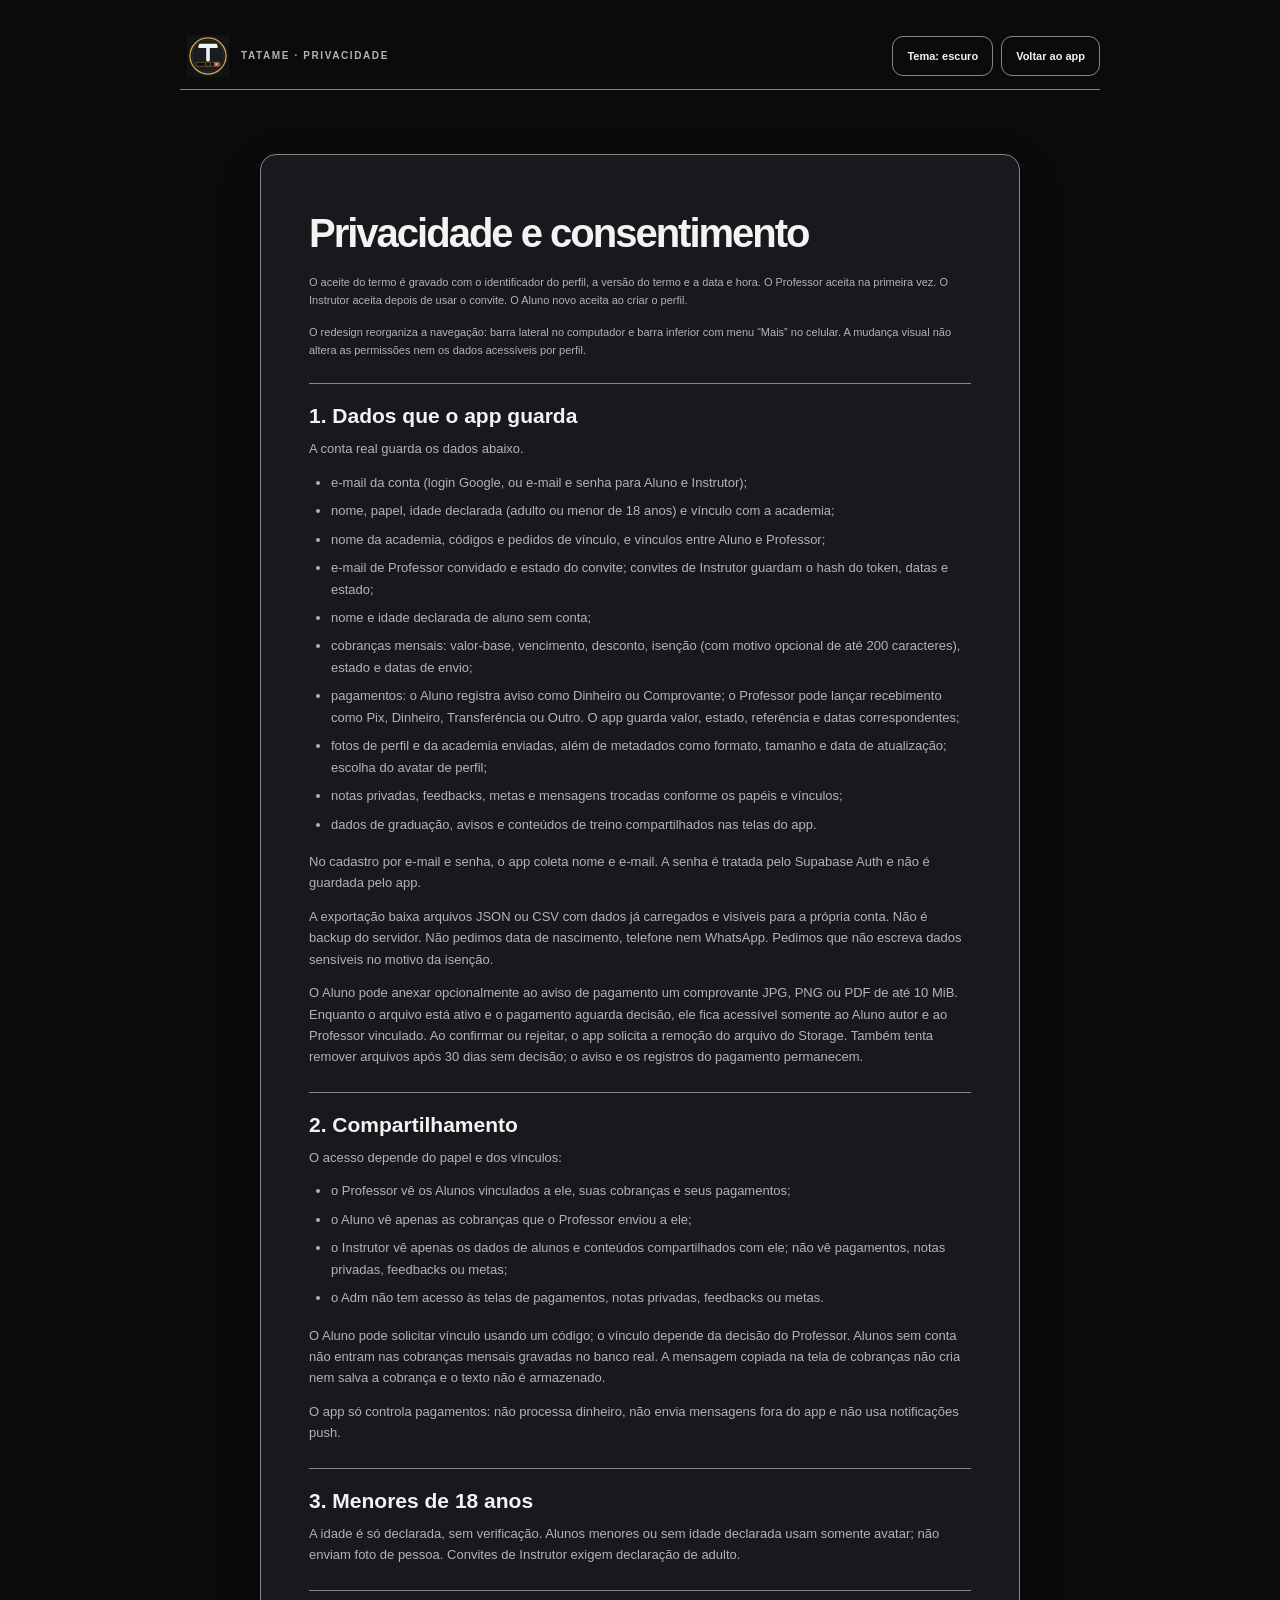
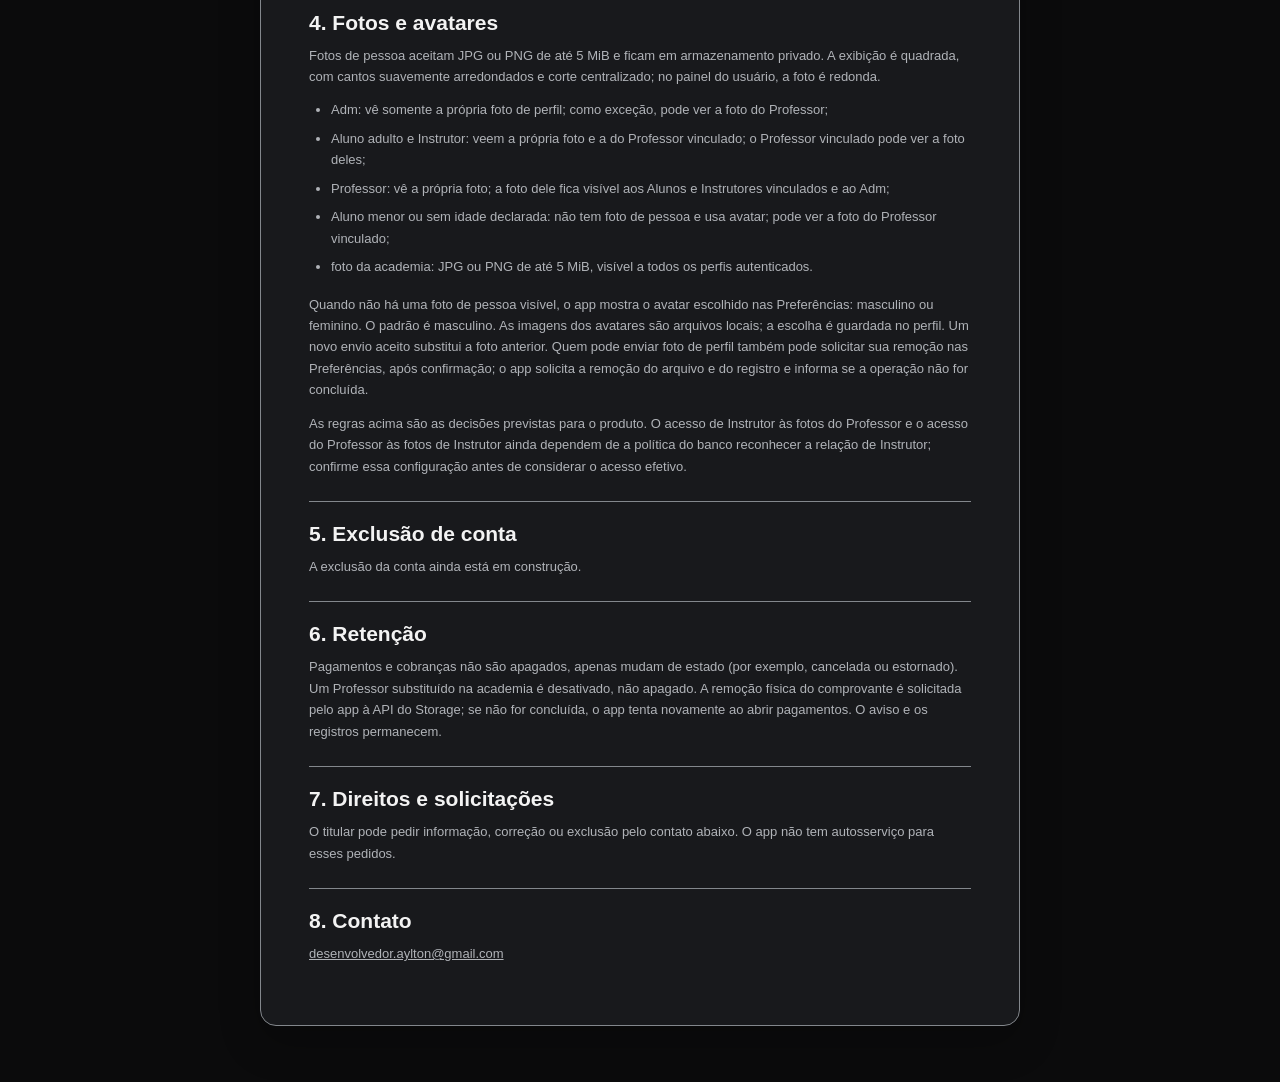
==== privacidade.html @ 03fb509b "Atualiza telas, fotos e privacidade Co-authored-by: Copilot <223556219+Copilot@users.noreply.github." ====
<!doctype html>
<html lang="pt-BR">
<head>
  <meta charset="utf-8">
  <meta name="viewport" content="width=device-width, initial-scale=1, viewport-fit=cover">
  <meta name="theme-color" content="#0b0b0c">
  <title>Privacidade | Tatame</title>
  <link rel="apple-touch-icon" sizes="512x512" href="assets/logos/tatame-icone-escudo-512.png">
  <link rel="stylesheet" href="css/app.css">
</head>
<body class="tatame-app" data-theme="dark">
  <main class="privacy-page">
    <header class="privacy-page-header">
      <a class="brand-mark" href="index.html" aria-label="Voltar ao app Tatame">
        <img src="assets/logos/tatame-icone-escudo.svg" alt="">
        <span class="brand-caption">TATAME · PRIVACIDADE</span>
      </a>
      <div class="privacy-page-actions">
        <button class="button button--quiet" id="privacy-theme-toggle" type="button" aria-pressed="false">Tema: escuro</button>
        <a class="button button--quiet" href="index.html">Voltar ao app</a>
      </div>
    </header>
    <article class="panel-card privacy-page-card">
      <h1>Privacidade e consentimento</h1>
      <div class="privacy-draft-content">
        <p class="panel-copy">O aceite do termo é gravado com o identificador do perfil, a versão do termo e a data e hora. O Professor aceita na primeira vez. O Instrutor aceita depois de usar o convite. O Aluno novo aceita ao criar o perfil.</p>
        <p class="panel-copy">O redesign reorganiza a navegação: barra lateral no computador e barra inferior com menu “Mais” no celular. A mudança visual não altera as permissões nem os dados acessíveis por perfil.</p>

        <section class="privacy-draft-section">
          <h2>1. Dados que o app guarda</h2>
          <p>A conta real guarda os dados abaixo.</p>
          <ul>
            <li>e-mail da conta (login Google, ou e-mail e senha para Aluno e Instrutor);</li>
            <li>nome, papel, idade declarada (adulto ou menor de 18 anos) e vínculo com a academia;</li>
            <li>nome da academia, códigos e pedidos de vínculo, e vínculos entre Aluno e Professor;</li>
            <li>e-mail de Professor convidado e estado do convite; convites de Instrutor guardam o hash do token, datas e estado;</li>
            <li>nome e idade declarada de aluno sem conta;</li>
            <li>cobranças mensais: valor-base, vencimento, desconto, isenção (com motivo opcional de até 200 caracteres), estado e datas de envio;</li>
            <li>pagamentos: o Aluno registra aviso como Dinheiro ou Comprovante; o Professor pode lançar recebimento como Pix, Dinheiro, Transferência ou Outro. O app guarda valor, estado, referência e datas correspondentes;</li>
            <li>fotos de perfil e da academia enviadas, além de metadados como formato, tamanho e data de atualização; escolha do avatar de perfil;</li>
            <li>notas privadas, feedbacks, metas e mensagens trocadas conforme os papéis e vínculos;</li>
            <li>dados de graduação, avisos e conteúdos de treino compartilhados nas telas do app.</li>
          </ul>
          <p>No cadastro por e-mail e senha, o app coleta nome e e-mail. A senha é tratada pelo Supabase Auth e não é guardada pelo app.</p>
          <p>A exportação baixa arquivos JSON ou CSV com dados já carregados e visíveis para a própria conta. Não é backup do servidor. Não pedimos data de nascimento, telefone nem WhatsApp. Pedimos que não escreva dados sensíveis no motivo da isenção.</p>
          <p>O Aluno pode anexar opcionalmente ao aviso de pagamento um comprovante JPG, PNG ou PDF de até 10 MiB. Enquanto o arquivo está ativo e o pagamento aguarda decisão, ele fica acessível somente ao Aluno autor e ao Professor vinculado. Ao confirmar ou rejeitar, o app solicita a remoção do arquivo do Storage. Também tenta remover arquivos após 30 dias sem decisão; o aviso e os registros do pagamento permanecem.</p>
        </section>

        <section class="privacy-draft-section">
          <h2>2. Compartilhamento</h2>
          <p>O acesso depende do papel e dos vínculos:</p>
          <ul>
            <li>o Professor vê os Alunos vinculados a ele, suas cobranças e seus pagamentos;</li>
            <li>o Aluno vê apenas as cobranças que o Professor enviou a ele;</li>
            <li>o Instrutor vê apenas os dados de alunos e conteúdos compartilhados com ele; não vê pagamentos, notas privadas, feedbacks ou metas;</li>
            <li>o Adm não tem acesso às telas de pagamentos, notas privadas, feedbacks ou metas.</li>
          </ul>
          <p>O Aluno pode solicitar vínculo usando um código; o vínculo depende da decisão do Professor. Alunos sem conta não entram nas cobranças mensais gravadas no banco real. A mensagem copiada na tela de cobranças não cria nem salva a cobrança e o texto não é armazenado.</p>
          <p>O app só controla pagamentos: não processa dinheiro, não envia mensagens fora do app e não usa notificações push.</p>
        </section>

        <section class="privacy-draft-section">
          <h2>3. Menores de 18 anos</h2>
          <p>A idade é só declarada, sem verificação. Alunos menores ou sem idade declarada usam somente avatar; não enviam foto de pessoa. Convites de Instrutor exigem declaração de adulto.</p>
        </section>

        <section class="privacy-draft-section">
          <h2>4. Fotos e avatares</h2>
          <p>Fotos de pessoa aceitam JPG ou PNG de até 5 MiB e ficam em armazenamento privado. A exibição é quadrada, com cantos suavemente arredondados e corte centralizado; no painel do usuário, a foto é redonda.</p>
          <ul>
            <li>Adm: vê somente a própria foto de perfil; como exceção, pode ver a foto do Professor;</li>
            <li>Aluno adulto e Instrutor: veem a própria foto e a do Professor vinculado; o Professor vinculado pode ver a foto deles;</li>
            <li>Professor: vê a própria foto; a foto dele fica visível aos Alunos e Instrutores vinculados e ao Adm;</li>
            <li>Aluno menor ou sem idade declarada: não tem foto de pessoa e usa avatar; pode ver a foto do Professor vinculado;</li>
            <li>foto da academia: JPG ou PNG de até 5 MiB, visível a todos os perfis autenticados.</li>
          </ul>
          <p>Quando não há uma foto de pessoa visível, o app mostra o avatar escolhido nas Preferências: masculino ou feminino. O padrão é masculino. As imagens dos avatares são arquivos locais; a escolha é guardada no perfil. Um novo envio aceito substitui a foto anterior. Quem pode enviar foto de perfil também pode solicitar sua remoção nas Preferências, após confirmação; o app solicita a remoção do arquivo e do registro e informa se a operação não for concluída.</p>
          <p>As regras acima são as decisões previstas para o produto. O acesso de Instrutor às fotos do Professor e o acesso do Professor às fotos de Instrutor ainda dependem de a política do banco reconhecer a relação de Instrutor; confirme essa configuração antes de considerar o acesso efetivo.</p>
        </section>

        <section class="privacy-draft-section">
          <h2>5. Exclusão de conta</h2>
          <p>A exclusão da conta ainda está em construção.</p>
        </section>

        <section class="privacy-draft-section">
          <h2>6. Retenção</h2>
          <p>Pagamentos e cobranças não são apagados, apenas mudam de estado (por exemplo, cancelada ou estornado). Um Professor substituído na academia é desativado, não apagado. A remoção física do comprovante é solicitada pelo app à API do Storage; se não for concluída, o app tenta novamente ao abrir pagamentos. O aviso e os registros permanecem.</p>
        </section>

        <section class="privacy-draft-section">
          <h2>7. Direitos e solicitações</h2>
          <p>O titular pode pedir informação, correção ou exclusão pelo contato abaixo. O app não tem autosserviço para esses pedidos.</p>
        </section>

        <section class="privacy-draft-section privacy-draft-contact">
          <h2>8. Contato</h2>
          <p><a href="mailto:desenvolvedor.aylton@gmail.com">desenvolvedor.aylton@gmail.com</a></p>
        </section>
      </div>
    </article>
  </main>
  <script>
    const themeToggle = document.querySelector("#privacy-theme-toggle");
    themeToggle.addEventListener("click", () => {
      const useLightTheme = document.body.dataset.theme !== "light";
      document.body.dataset.theme = useLightTheme ? "light" : "dark";
      themeToggle.setAttribute("aria-pressed", String(useLightTheme));
      themeToggle.textContent = `Tema: ${useLightTheme ? "claro" : "escuro"}`;
    });
  </script>
</body>
</html>
---- css/app.css ----
:root {
  color-scheme: dark;
  font-family: Inter, "Segoe UI", Tahoma, Geneva, Verdana, sans-serif;
  font-synthesis: none;
  text-rendering: optimizeLegibility;
  --bg: #0b0b0c;
  --surface: #18191c;
  --surface-raised: #222326;
  --surface-soft: #2b2c2f;
  --line: #83878c;
  --text: #f3f3f3;
  --muted: #b0b3b8;
  --accent: #c9a24b;
  --accent-hover: #dfbd70;
  --accent-on: #171718;
  --accent-soft: #2b2c2f;
  --accent-text: #e1c47e;
  --brand-red: #b63a32;
  --green: #72d594;
  --amber: #efc268;
  --alert: #ff6975;
  --blue: #a4c7f0;
  --green-text: var(--green);
  --amber-text: var(--amber);
  --shadow: 0 16px 42px rgb(0 0 0 / 24%);
}

* {
  box-sizing: border-box;
}

html {
  min-height: 100%;
  overflow-x: hidden;
  overscroll-behavior-y: none;
  background: var(--bg);
}

body {
  min-height: 100dvh;
  margin: 0;
  overflow-x: hidden;
  font-size: 16px;
  background: var(--bg);
  color: var(--text);
}

button,
input,
select,
textarea {
  font: inherit;
}

button,
a,
input,
select,
textarea {
  -webkit-tap-highlight-color: transparent;
  touch-action: manipulation;
}

button {
  color: inherit;
  -webkit-user-select: none;
  user-select: none;
}

a {
  color: inherit;
}

button:focus-visible,
a:focus-visible,
input:focus-visible,
select:focus-visible,
textarea:focus-visible {
  outline: 2px solid var(--accent);
  outline-offset: 3px;
}

body[data-app-mode="real"] .app-frame {
  min-height: 100dvh;
}

[data-real-only][hidden] {
  display: none !important;
}


.app-frame {
  display: grid;
  min-height: calc(100dvh - 34px - env(safe-area-inset-top));
  grid-template-columns: 264px minmax(0, 1fr);
}

.app-sidebar {
  position: sticky;
  top: 0;
  display: flex;
  height: 100dvh;
  min-height: 100dvh;
  flex-direction: column;
  padding: 24px 16px 16px;
  border-right: 1px solid var(--line);
  background: var(--bg);
}

.brand-mark {
  display: flex;
  min-height: 48px;
  align-items: center;
  gap: 12px;
  padding: 0 7px;
  text-decoration: none;
}

.sidebar-heading {
  display: flex;
  align-items: center;
  justify-content: space-between;
  gap: 8px;
}

.sidebar-heading .sidebar-close {
  display: none;
}

.brand-mark img {
  width: 42px;
  height: 42px;
  object-fit: contain;
}

.brand-caption {
  color: var(--muted);
  font-size: 10px;
  font-weight: 700;
  letter-spacing: .16em;
}

.sidebar-intro {
  margin: 28px 8px 18px;
}

.eyebrow {
  margin: 0;
  color: var(--accent-text);
  font-size: 10px;
  font-weight: 700;
  letter-spacing: .15em;
}

.sidebar-intro p {
  margin: 8px 0 0;
  color: var(--muted);
  font-size: 14px;
  line-height: 1.5;
}

.screen-navigation {
  min-height: 0;
  flex: 1;
  overflow: auto;
  padding: 0 2px 12px;
  scrollbar-color: #44474d transparent;
  scrollbar-width: thin;
}

.nav-group + .nav-group {
  margin-top: 21px;
}

.nav-group-title {
  margin: 0 8px 7px;
  color: var(--muted);
  font-family: Sora, Inter, "Segoe UI", sans-serif;
  font-size: 12px;
  font-weight: 700;
  letter-spacing: .14em;
  text-transform: uppercase;
}

.nav-item {
  display: flex;
  width: 100%;
  min-height: 48px;
  align-items: center;
  gap: 10px;
  padding: 8px 10px;
  border: 0;
  border-radius: 10px;
  background: transparent;
  color: var(--text);
  cursor: pointer;
  font-size: 15px;
  text-align: left;
  transition: background-color .16s ease, color .16s ease;
}

.nav-item:hover {
  background: rgb(255 255 255 / 5%);
  color: var(--text);
}

.nav-item[aria-current="page"] {
  background: var(--accent-soft);
  color: var(--accent-text);
  box-shadow: inset 3px 0 var(--accent-text);
  font-weight: 700;
}

.nav-icon {
  display: grid;
  width: 24px;
  height: 24px;
  flex: 0 0 24px;
  place-items: center;
  color: currentColor;
}

.nav-icon svg,
.mobile-nav-icon svg,
.user-panel-icon svg,
.mobile-menu-button svg {
  display: block;
  width: 100%;
  height: 100%;
}

.sidebar-footer {
  display: flex;
  align-items: stretch;
  padding: 16px 0 0;
  border-top: 1px solid var(--line);
}

.sidebar-profile-button {
  display: flex;
  width: 100%;
  min-width: 0;
  min-height: 64px;
  align-items: center;
  gap: 12px;
  padding: 8px;
  border: 1px solid transparent;
  border-radius: 12px;
  background: transparent;
  color: var(--text);
  cursor: pointer;
  text-align: left;
}

.sidebar-profile-button:hover {
  border-color: var(--line);
  background: var(--surface-raised);
}

.sidebar-profile-button[hidden] {
  display: none !important;
}

.sidebar-profile-avatar {
  display: grid;
  width: 40px;
  height: 40px;
  flex: 0 0 40px;
  place-items: center;
  border: 1px solid var(--accent-text);
  border-radius: 8px;
  background: var(--accent-soft);
  color: var(--accent-text);
}

.sidebar-profile-avatar img {
  display: block;
  width: 100%;
  height: 100%;
  border-radius: 8px;
  object-fit: cover;
  object-position: center;
}

.sidebar-profile-copy {
  min-width: 0;
  flex: 1;
}

.sidebar-profile-copy strong,
.sidebar-profile-copy small {
  display: block;
  overflow: hidden;
  text-overflow: ellipsis;
  white-space: nowrap;
}

.sidebar-profile-copy strong {
  font-size: 14px;
}

.sidebar-profile-copy small,
.sidebar-profile-arrow {
  margin-top: 4px;
  color: var(--muted);
  font-size: 12px;
}

.sidebar-profile-arrow {
  font-size: 16px;
}

.sidebar-backdrop {
  display: none;
}

.app-main {
  display: flex;
  min-width: 0;
  min-height: calc(100dvh - 34px);
  flex-direction: column;
  padding: 0 clamp(20px, 3.4vw, 52px);
}

.app-header {
  display: flex;
  min-height: 88px;
  align-items: center;
  justify-content: space-between;
  gap: 20px;
  border-bottom: 1px solid var(--line);
}

.header-context {
  display: flex;
  min-width: 0;
  align-items: center;
  gap: 13px;
}

.mobile-header-logo {
  display: none;
}

.header-titles h1 {
  margin: 5px 0 0;
  font-size: clamp(20px, 2.4vw, 27px);
  font-weight: 650;
  letter-spacing: -.04em;
}

.header-titles {
  display: none;
}

.eyebrow-divider {
  padding: 0 4px;
  color: #555960;
}

.profile-button {
  display: flex;
  min-height: 48px;
  align-items: center;
  gap: 10px;
  padding: 5px 11px 5px 6px;
  border: 1px solid var(--line);
  border-radius: 14px;
  background: var(--surface);
  cursor: pointer;
  text-align: left;
}

.profile-orb {
  display: grid;
  width: 48px;
  height: 48px;
  flex: 0 0 48px;
  overflow: hidden;
  place-items: center;
  border: 1px solid var(--accent-text);
  border-radius: 12px;
  background: var(--accent-soft);
  color: var(--accent-text);
  font-weight: 700;
}

.profile-orb img,
.user-panel-avatar img {
  display: block;
  width: 100%;
  height: 100%;
  object-fit: cover;
  object-position: center;
}

.profile-orb img {
  border-radius: 12px;
}

.profile-button-copy strong,
.profile-button-copy small {
  display: block;
}

.profile-button-copy strong {
  font-size: 11px;
}

.profile-button-copy small {
  margin-top: 3px;
  color: var(--muted);
  font-size: 10px;
}

.chevron {
  margin-left: 4px;
  color: var(--muted);
}

.mobile-menu-button {
  display: none !important;
}

.screen-content {
  width: 100%;
  max-width: 1380px;
  flex: 1;
  align-self: center;
  padding: clamp(22px, 3vw, 40px) 0 38px;
}

.app-footer {
  display: flex;
  min-height: 48px;
  align-items: center;
  justify-content: space-between;
  gap: 16px;
  border-top: 1px solid var(--line);
  color: var(--muted);
  font-size: 10px;
}

.app-footer a,
.text-link {
  color: var(--accent-text);
  text-decoration: none;
}

.app-footer a:hover,
.text-link:hover {
  text-decoration: underline;
}

#profile-button[hidden] {
  display: none;
}

.app-footer-links {
  display: inline-flex;
  align-items: center;
  gap: 14px;
}

button.text-link {
  padding: 0;
  border: 0;
  background: none;
  cursor: pointer;
  font-size: inherit;
}

.screen-heading {
  display: flex;
  align-items: flex-start;
  justify-content: space-between;
  gap: 16px;
  margin-bottom: 24px;
}

.screen-heading h2 {
  margin: 7px 0 0;
  font-size: clamp(28px, 3.3vw, 36px);
  font-weight: 700;
  letter-spacing: -.045em;
}

.screen-heading p:not(.eyebrow) {
  max-width: 680px;
  margin: 8px 0 0;
  color: var(--muted);
  font-size: 14px;
  line-height: 1.6;
}

.heading-actions {
  display: flex;
  flex-wrap: wrap;
  align-items: center;
  gap: 9px;
}

.card-grid {
  display: grid;
  grid-template-columns: repeat(3, minmax(0, 1fr));
  gap: 16px;
}

.card-grid--two {
  grid-template-columns: repeat(2, minmax(0, 1fr));
}

.card-grid--four {
  grid-template-columns: repeat(4, minmax(0, 1fr));
}

.content-grid {
  display: grid;
  grid-template-columns: minmax(0, 1.35fr) minmax(250px, .85fr);
  gap: 24px;
  align-items: start;
}

body[data-app-mode="real"] #screen-content .auth-form-layout {
  grid-template-columns: minmax(0, 1fr);
}

.stack {
  display: grid;
  gap: 16px;
}

.panel-card,
.metric-card,
.auth-card {
  min-width: 0;
  border: 1px solid var(--line);
  border-radius: 16px;
  background: var(--surface);
  box-shadow: var(--shadow);
}

.panel-card {
  padding: 24px;
}

.panel-card--highlight {
  border-color: var(--line);
  background: var(--surface);
}

.panel-heading {
  display: flex;
  align-items: center;
  justify-content: space-between;
  gap: 12px;
  margin-bottom: 16px;
}

.panel-heading h3 {
  margin: 0;
  font-size: 14px;
  font-weight: 650;
}

.panel-heading p {
  margin: 4px 0 0;
  color: var(--muted);
  font-size: 11px;
}

.metric-card {
  display: grid;
  min-height: 120px;
  align-content: space-between;
  gap: 16px;
  padding: 24px;
}

.metric-card--link {
  width: 100%;
  color: inherit;
  font: inherit;
  text-align: left;
  cursor: pointer;
}

.metric-card--link:hover {
  border-color: var(--accent);
}

.metric-card--link:active {
  transform: translateY(1px);
}

.panel-card .empty-state + .button {
  margin-top: 16px;
}

.home-profile-strip {
  display: grid;
  grid-template-columns: repeat(auto-fit, minmax(min(100%, 220px), 1fr));
  gap: 16px;
  margin: 0 0 24px;
  padding: 20px;
  border: 1px solid var(--line);
  border-radius: 16px;
  background: var(--surface);
}

.home-profile-person {
  display: flex;
  min-width: 0;
  min-height: 88px;
  align-items: center;
  gap: 16px;
}

.home-profile-avatar {
  position: relative;
  display: grid;
  width: 72px;
  height: 72px;
  flex: 0 0 72px;
  overflow: hidden;
  place-items: center;
  border: 1px solid var(--accent-text);
  border-radius: 12px;
  background: var(--accent-soft);
  color: var(--accent-text);
  font-size: 24px;
  font-weight: 700;
}

.home-profile-avatar img {
  position: absolute;
  inset: 0;
  width: 100%;
  height: 100%;
  object-fit: cover;
  object-position: center;
}

.home-profile-avatar--person {
  border-radius: 12px;
}

.home-profile-copy {
  display: grid;
  min-width: 0;
  gap: 6px;
}

.home-profile-copy small {
  color: var(--muted);
  font-size: 11px;
  font-weight: 700;
  letter-spacing: .1em;
}

.home-profile-copy strong {
  overflow-wrap: anywhere;
  font-size: 16px;
}

.metric-label {
  color: var(--muted);
  font-size: 11px;
}

.metric-value {
  font-size: clamp(21px, 2vw, 27px);
  font-weight: 700;
  letter-spacing: -.04em;
}

.metric-note {
  color: var(--muted);
  font-size: 10px;
}

.metric-card--gold {
  border-color: var(--line);
}

.metric-card--green .metric-value,
.status--paid {
  color: var(--green-text);
}

.metric-card--amber .metric-value,
.status--pending {
  color: var(--amber-text);
}

.metric-card--red .metric-value,
.status--late {
  color: var(--alert);
}

.button {
  display: inline-flex;
  min-height: 40px;
  align-items: center;
  justify-content: center;
  gap: 8px;
  padding: 9px 14px;
  border: 1px solid var(--line);
  border-radius: 11px;
  background: var(--surface-raised);
  color: var(--text);
  cursor: pointer;
  font-size: 11px;
  font-weight: 650;
  text-decoration: none;
  transition: border-color .16s ease, background-color .16s ease, transform .16s ease;
}

.button[hidden] {
  display: none !important;
}

.button:hover {
  border-color: #555961;
  background: var(--surface-soft);
}

.button:active {
  transform: translateY(1px);
}

.button--primary {
  border-color: var(--accent);
  background: var(--accent);
  color: var(--accent-on);
}

.button--primary:hover {
  border-color: var(--accent-hover);
  background: var(--accent-hover);
}

.button--google {
  display: flex;
  min-height: 48px;
  align-items: center;
  justify-content: center;
  gap: 10px;
  padding: 9px 12px;
  border-color: #747775;
  background: #fff;
  color: #1f1f1f;
  font-size: 14px;
  line-height: 20px;
  font-weight: 500;
  font-family: "Google Sans", Roboto, system-ui, sans-serif;
}

.button--google:hover {
  border-color: #747775;
  background: #f2f2f2;
}

.button--google:active {
  background: #e5e5e5;
  transform: none;
}

.button--google:focus-visible {
  outline: 2px solid #8ab4f8;
  outline-offset: 2px;
}

.button--google:disabled {
  border-color: #898b89;
  background: #fff;
  color: #686868;
  opacity: 1;
}

.google-icon {
  display: block;
  width: 20px;
  height: 20px;
  flex-shrink: 0;
  object-fit: contain;
  background: #fff;
}

body[data-theme="light"] .button--google:focus-visible {
  outline-color: #1a73e8;
}

.button--quiet {
  background: transparent;
}

.button--danger {
  border-color: var(--alert);
  color: var(--alert);
}

.button--small {
  min-height: 32px;
  padding: 6px 10px;
  font-size: 10px;
}

.button[disabled] {
  cursor: not-allowed;
  opacity: .48;
}

.button--google[disabled] {
  opacity: 1;
}

.button--action:disabled {
  opacity: 1;
}

.button--primary.button--action:disabled {
  border-color: var(--line);
  background: var(--surface-raised);
  color: var(--muted);
}

.button--danger.button--action:disabled:not([aria-busy="true"]) {
  border-color: var(--line);
  color: var(--muted);
}

.button--action[aria-busy="true"] {
  cursor: progress;
}

.button--action[aria-busy="true"]::after {
  content: "";
  width: 14px;
  height: 14px;
  flex: 0 0 14px;
  border: 2px solid currentColor;
  border-right-color: transparent;
  border-radius: 50%;
  animation: login-action-spin .7s linear infinite;
}

@keyframes login-action-spin {
  to { transform: rotate(360deg); }
}

.login-action-error {
  padding-top: 4px;
  color: var(--alert);
  font-size: 14px;
  line-height: 1.4;
}

.login-action-error:empty::before {
  content: "Falha na simulação. Tente novamente.";
  visibility: hidden;
}

body[data-app-mode="real"] #screen-content :is(
  .auth-card .login-action-error,
  .auth-form-layout .login-action-error,
  .real-instructor-invite-action .login-action-error
) {
  min-height: 5.6em;
}

body[data-app-mode="real"] #screen-content .auth-form-layout [role="status"]:not(.visually-hidden),
body[data-app-mode="real"] #screen-content .real-instructor-invite-action [role="status"]:not(.visually-hidden) {
  min-height: 4.2em;
}

.link-action-control,
.student-action-control {
  display: flex;
  flex-direction: column;
}

.link-action-error,
.student-action-error {
  max-width: 260px;
  height: 4.2em;
  overflow-y: auto;
}

form[data-register-teacher-cash] .form-grid {
  grid-template-columns: minmax(0, 1fr);
}

.teacher-cash-options:not([hidden]) {
  display: flex;
  flex-direction: column;
  gap: 4px;
  max-height: 12rem;
  overflow-y: auto;
  padding: 6px;
  border: 1px solid var(--line);
  border-radius: 11px;
}

.teacher-cash-option {
  width: 100%;
  padding: 10px;
  border: 1px solid transparent;
  border-radius: 8px;
  background: var(--surface-raised);
  color: var(--text);
  text-align: left;
  overflow-wrap: anywhere;
  cursor: pointer;
}

.teacher-cash-option:is(:focus-visible, [aria-selected="true"]) {
  border-color: var(--accent);
  outline: 2px solid currentColor;
  outline-offset: -2px;
}

.teacher-cash-selection {
  overflow-wrap: anywhere;
}

.action-feedback:not(:empty) {
  margin: 0 0 12px;
  padding: 10px 12px;
  border: 1px solid var(--line);
  border-radius: 11px;
  background: var(--surface-raised);
  color: var(--text);
  font-size: 14px;
  line-height: 1.5;
}

.action-feedback[data-state="success"] {
  border-color: var(--green-text);
  color: var(--green-text);
}

.action-feedback[data-state="error"] {
  border-color: var(--alert);
  color: var(--alert);
}

.action-feedback[data-state="success"]::before {
  content: "✓ ";
}

.action-feedback[data-state="error"]::before {
  content: "⚠ ";
}

.icon-button {
  display: inline-grid;
  width: 48px;
  height: 48px;
  flex: 0 0 48px;
  place-items: center;
  border: 1px solid var(--line);
  border-radius: 11px;
  background: var(--surface);
  cursor: pointer;
  font-size: 24px;
}

.badge {
  display: inline-flex;
  min-height: 25px;
  align-items: center;
  gap: 6px;
  padding: 4px 9px;
  border: 1px solid var(--line);
  border-radius: 999px;
  background: var(--surface-raised);
  color: var(--muted);
  font-size: 9px;
  font-weight: 700;
  letter-spacing: .04em;
}

.badge--gold {
  border-color: var(--line);
  background: var(--accent-soft);
  color: var(--accent-text);
}

.badge--green {
  border-color: var(--line);
  background: var(--surface-raised);
  color: var(--green-text);
}

.badge--amber {
  border-color: var(--line);
  background: var(--surface-raised);
  color: var(--amber-text);
}

.badge--red {
  border-color: var(--alert);
  background: var(--surface-raised);
  color: var(--alert);
}

.badge--red::before,
.button--danger::before,
.receipt-result--different::before,
.metric-card--red .metric-label::before {
  content: "⚠";
  margin-right: .25em;
}

.badge--blue {
  border-color: var(--line);
  background: var(--surface-raised);
  color: var(--blue);
}

.avatar {
  width: 72px;
  height: 72px;
  flex: 0 0 72px;
  overflow: hidden;
  border: 2px solid var(--line);
  border-radius: 12px;
  background: var(--surface-raised);
}

.avatar img {
  display: block;
  width: 100%;
  height: 100%;
  object-fit: cover;
  object-position: center;
}

.avatar--small {
  width: 44px;
  height: 44px;
  flex-basis: 44px;
}

.avatar--large {
  width: 104px;
  height: 104px;
  flex-basis: 104px;
}

.avatar--initials {
  display: grid;
  place-items: center;
  color: var(--text);
  font-size: 15px;
  font-weight: 700;
}

.person-row {
  display: flex;
  min-width: 0;
  align-items: center;
  gap: 11px;
}

.real-unregistered-student-row {
  display: grid;
  gap: 12px;
  padding: 14px 0;
  border-top: 1px solid var(--line);
}

.real-unregistered-student-row:first-child {
  padding-top: 0;
  border-top: 0;
}

.real-unregistered-age-form .form-grid {
  grid-template-columns: minmax(0, 1fr) auto;
  align-items: end;
}

.real-unregistered-age-form .form-actions {
  margin-top: 0;
}

.real-instructor-invites,
.real-instructor-invite-list {
  display: grid;
  min-width: 0;
  gap: 12px;
}

.real-instructor-invite-list {
  gap: 0;
  border-top: 1px solid var(--line);
}

.real-instructor-invite-row {
  display: grid;
  min-width: 0;
  grid-template-columns: minmax(0, 1fr) auto;
  align-items: start;
  gap: 12px;
  padding: 14px 0;
  border-bottom: 1px solid var(--line);
}

.real-instructor-invite-copy {
  display: grid;
  min-width: 0;
  gap: 4px;
}

.real-instructor-invite-copy strong {
  overflow-wrap: anywhere;
}

.real-instructor-invite-copy small {
  color: var(--muted);
}

.real-instructor-invite-action,
.real-instructor-invite-copy-action {
  display: grid;
  min-width: 0;
  justify-items: start;
  gap: 6px;
}

.real-instructor-invite-action .button,
.real-instructor-invite-copy-action .button {
  min-height: 44px;
}

.real-instructor-invite-action .login-action-error {
  max-width: 100%;
}

.real-instructor-invite-copy-action p {
  margin: 0;
}

.person-copy {
  min-width: 0;
  flex: 1;
}

.person-copy strong,
.person-copy small {
  display: block;
  overflow-wrap: anywhere;
}

.person-copy strong {
  font-size: 12px;
}

.person-copy small {
  margin-top: 4px;
  color: var(--muted);
  font-size: 10px;
}

.list-row {
  display: flex;
  min-width: 0;
  align-items: center;
  justify-content: space-between;
  gap: 12px;
  padding: 12px 0;
  border-top: 1px solid var(--line);
}

.list-row:first-child {
  border-top: 0;
}

.row-copy {
  min-width: 0;
}

.row-copy strong,
.row-copy small {
  display: block;
}

.row-copy strong {
  font-size: 12px;
  overflow-wrap: anywhere;
}

.row-copy small {
  margin-top: 4px;
  color: var(--muted);
  font-size: 10px;
  line-height: 1.45;
}

.row-value {
  min-width: 0;
  flex: 0 1 auto;
  font-size: 12px;
  font-weight: 650;
  text-align: right;
  overflow-wrap: anywhere;
}

.row-actions {
  display: flex;
  flex: 0 0 auto;
  flex-wrap: wrap;
  justify-content: flex-end;
  gap: 6px;
}

.empty-state {
  display: grid;
  min-height: 160px;
  place-items: center;
  padding: 24px;
  border: 1px dashed #44474d;
  border-radius: 14px;
  color: var(--muted);
  text-align: center;
}

.empty-state strong {
  display: block;
  margin-bottom: 6px;
  color: var(--text);
  font-size: 13px;
}

.empty-state p {
  max-width: 420px;
  margin: 0;
  font-size: 11px;
  line-height: 1.55;
}

.panel-copy {
  margin: 0;
  color: var(--muted);
  font-size: 11px;
  line-height: 1.6;
}

.student-belt {
  display: flex;
  align-items: center;
  gap: 12px;
  margin-top: 16px;
  padding: 13px;
  border: 1px solid var(--line);
  border-radius: 12px;
  background: var(--surface-raised);
}

.student-belt > span:last-child strong,
.student-belt > span:last-child small {
  display: block;
}

.student-belt strong {
  font-size: 11px;
}

.student-belt small {
  margin-top: 4px;
  color: var(--muted);
  font-size: 9px;
}

.student-entry {
  display: grid;
  grid-template-columns: minmax(0, 1.2fr) minmax(0, .8fr) auto;
  align-items: center;
  gap: 12px;
  padding: 13px 0;
  border-top: 1px solid var(--line);
}

.student-entry[hidden] {
  display: none;
}

.student-entry:first-of-type {
  border-top: 0;
}

.student-entry .person-row {
  min-width: 0;
}

.student-entry-note {
  color: var(--muted);
  font-size: 10px;
}

.step-number {
  display: grid;
  width: 30px;
  height: 30px;
  flex: 0 0 30px;
  place-items: center;
  border: 1px solid var(--accent-text);
  border-radius: 50%;
  background: var(--accent-soft);
  color: var(--accent-text);
  font-size: 10px;
  font-weight: 700;
}

.access-card {
  max-width: 520px;
  margin: 20px auto;
  text-align: center;
}

.access-card > p:not(.eyebrow) {
  color: var(--muted);
  font-size: 12px;
  line-height: 1.65;
}

.access-card .button {
  margin-top: 10px;
}

.access-icon {
  display: grid;
  width: 54px;
  height: 54px;
  place-items: center;
  margin: 0 auto 18px;
  border: 1px solid rgb(227 179 84 / 30%);
  border-radius: 16px;
  background: rgb(227 179 84 / 8%);
  color: var(--amber-text);
  font-size: 24px;
}

.invite-preview {
  display: grid;
  min-height: 170px;
  align-content: center;
  gap: 10px;
  padding: 17px;
  border: 1px dashed #45484e;
  border-radius: 12px;
}

.invite-preview strong {
  font-size: 12px;
}

.invite-preview p {
  margin: 0;
  color: var(--muted);
  font-size: 10px;
  line-height: 1.55;
}

.invite-result {
  display: grid;
  gap: 12px;
}

.invite-result-row {
  display: grid;
  min-width: 0;
  gap: 6px;
  padding: 12px 0;
  border-bottom: 1px solid var(--line);
}

.invite-result-row strong {
  font-size: 11px;
}

.invite-result-row small,
.invite-result-row a {
  color: var(--muted);
  font-size: 10px;
  line-height: 1.5;
  overflow-wrap: anywhere;
}

.settings-row {
  display: flex;
  align-items: center;
  justify-content: space-between;
  gap: 12px;
  padding: 13px 0;
  border-top: 1px solid var(--line);
}

.settings-row:first-child {
  border-top: 0;
}

.settings-row strong,
.settings-row small {
  display: block;
}

.settings-row strong {
  font-size: 11px;
}

.settings-row small {
  margin-top: 4px;
  color: var(--muted);
  font-size: 9px;
  line-height: 1.4;
}

.profile-summary {
  display: grid;
  grid-template-columns: minmax(0, 1fr) minmax(220px, .75fr);
  align-items: center;
  gap: 16px;
}

.consent-row {
  display: flex;
  align-items: flex-start;
  gap: 9px;
  color: var(--muted);
  font-size: 10px;
  line-height: 1.5;
}

.consent-row input {
  margin: 1px 0 0;
  accent-color: var(--accent);
}

.notice {
  padding: 13px 15px;
  border: 1px solid var(--line);
  border-radius: 12px;
  background: var(--surface-raised);
  color: var(--muted);
  font-size: 11px;
  line-height: 1.55;
}

.notice--pending {
  border-color: var(--line);
  background: var(--surface-raised);
  color: var(--amber-text);
}

.notice--info {
  border-color: var(--line);
  background: var(--surface-raised);
  color: var(--blue);
}

.form-grid {
  display: grid;
  grid-template-columns: repeat(2, minmax(0, 1fr));
  gap: 14px;
}

.cash-entry-fields--student {
  grid-template-columns: minmax(0, 1fr);
}

.field {
  display: grid;
  min-width: 0;
  gap: 7px;
}

.field[hidden],
.field-help[hidden] {
  display: none;
}

.field--wide {
  grid-column: 1 / -1;
}

.field label,
.field-label {
  color: var(--text);
  font-size: 10px;
  font-weight: 650;
}

.field input,
.field select,
.field textarea,
.search-input {
  width: 100%;
  min-width: 0;
  min-height: 42px;
  padding: 10px 12px;
  border: 1px solid var(--line);
  border-radius: 10px;
  background: var(--surface);
  color: var(--text);
  font-size: 11px;
}

.field textarea {
  min-height: 84px;
  resize: vertical;
}

.email-preview {
  color: var(--muted);
  font-size: 13px;
  line-height: 1.4;
  overflow-wrap: anywhere;
}

.academy-details {
  margin-bottom: 20px;
}

.academy-details .field {
  align-self: start;
}

.academy-photo-row {
  display: flex;
  flex-wrap: wrap;
  align-items: center;
  gap: 16px;
  margin: 16px 0;
}

.academy-photo {
  display: grid;
  width: 80px;
  height: 80px;
  flex: 0 0 80px;
  place-items: center;
  border: 1px solid var(--line);
  border-radius: 12px;
  background: var(--surface-raised);
  color: var(--accent-text);
  font-size: 24px;
  font-weight: 700;
}

.academy-save-action {
  min-width: 0;
  max-width: 100%;
}

.real-admin-academy-row + .real-admin-academy-row {
  margin-top: 16px;
  padding-top: 16px;
  border-top: 1px solid var(--line);
}

.real-admin-professor-row .academy-save-action {
  display: grid;
  justify-items: end;
  gap: 4px;
}

.field input::placeholder,
.field textarea::placeholder,
.search-input::placeholder {
  color: var(--muted);
}

.field-help {
  color: var(--muted);
  font-size: 9px;
  line-height: 1.5;
}

.form-actions {
  display: flex;
  flex-wrap: wrap;
  justify-content: flex-end;
  gap: 8px;
  margin-top: 17px;
}

.search-wrap {
  position: relative;
  min-width: min(100%, 260px);
  flex: 1;
}

.search-input {
  padding-left: 36px;
}

.search-symbol {
  position: absolute;
  top: 50%;
  left: 13px;
  color: var(--muted);
  font-size: 13px;
  transform: translateY(-50%);
}

.filter-row {
  display: flex;
  flex-wrap: wrap;
  gap: 7px;
  margin: 16px 0;
}

.filter-chip {
  min-height: 30px;
  padding: 6px 10px;
  border: 1px solid var(--line);
  border-radius: 999px;
  background: transparent;
  color: var(--muted);
  cursor: pointer;
  font-size: 9px;
}

.filter-chip[aria-pressed="true"] {
  border-color: var(--accent-text);
  background: var(--accent-soft);
  color: var(--accent-text);
}

.auth-layout {
  display: grid;
  min-height: 520px;
  grid-template-columns: minmax(0, 1.05fr) minmax(330px, .95fr);
  align-items: stretch;
  gap: 18px;
}

.auth-visual {
  display: flex;
  min-height: 460px;
  flex-direction: column;
  justify-content: space-between;
  padding: clamp(24px, 4vw, 48px);
  border: 1px solid var(--line);
  border-radius: 20px;
  background: var(--surface);
}

.auth-visual img {
  display: block;
  width: 200px;
  height: 200px;
  margin: 0 auto;
}

.auth-visual h2 {
  max-width: 430px;
  margin: 30px 0 12px;
  font-size: clamp(29px, 4vw, 46px);
  letter-spacing: -.055em;
  line-height: 1.05;
}

.auth-visual p {
  max-width: 430px;
  margin: 0;
  color: var(--muted);
  font-size: 13px;
  line-height: 1.65;
}

.auth-visual-foot {
  color: var(--accent-text);
  font-size: 10px;
}

.auth-card {
  align-self: center;
  padding: clamp(20px, 3vw, 32px);
}

.auth-mobile-mark {
  display: none;
}

.auth-card h2 {
  margin: 7px 0 8px;
  font-size: 23px;
  letter-spacing: -.04em;
}

.auth-card > p {
  margin: 0 0 20px;
  color: var(--muted);
  font-size: 11px;
  line-height: 1.55;
}

.auth-card .button {
  width: 100%;
  margin-top: 10px;
}

body[data-app-mode="real"] #screen-content .auth-form-layout .form-actions {
  align-items: stretch;
  flex-direction: column;
}

body[data-app-mode="real"] #screen-content .auth-form-layout .form-actions > .button {
  width: 100%;
}

.auth-divider {
  display: flex;
  align-items: center;
  gap: 12px;
  margin: 17px 0;
  color: var(--muted);
  font-size: 9px;
}

.auth-divider::before,
.auth-divider::after {
  height: 1px;
  flex: 1;
  background: var(--line);
  content: "";
}

.belt-display {
  display: flex;
  min-height: 64px;
  align-items: center;
  gap: 13px;
  padding: 12px 15px;
  border: 1px solid var(--line);
  border-radius: 13px;
  background: var(--surface-raised);
}

.belt-swatch {
  width: 36px;
  height: 13px;
  border: 1px solid rgb(255 255 255 / 15%);
  border-radius: 999px;
  background: #a7a7a3;
}

.belt-swatch--blue {
  background: #5979b3;
}

.belt-swatch--purple {
  background: #8e62aa;
}

.rank-belt {
  display: inline-flex;
  width: min(180px, 100%);
  min-width: 120px;
  height: 22px;
  flex: 0 1 180px;
  align-items: center;
  justify-content: flex-end;
  overflow: hidden;
  border: 1px solid #777;
  border-radius: 4px;
}

.belt-display--rank {
  flex-wrap: wrap;
}

.belt-display--rank .belt-copy {
  min-width: 0;
  overflow-wrap: anywhere;
}

.rank-belt--0 { background: #eee; }
.rank-belt--1 { background: #315da5; }
.rank-belt--2 { background: #70418d; }
.rank-belt--3 { background: #70442c; }
.rank-belt--4 { background: #171717; }
.rank-belt--5 { background: repeating-linear-gradient(90deg, #a32327 0 18px, #171717 18px 36px); }
.rank-belt--6 { background: repeating-linear-gradient(90deg, #a32327 0 18px, #eee 18px 36px); }
.rank-belt--7 { background: #a32327; }

.rank-belt-bar {
  display: flex;
  height: 100%;
  min-width: 40%;
  align-items: center;
  justify-content: space-evenly;
  gap: 2px;
  padding: 2px 4px;
  background: #202020;
}

.rank-belt--4 .rank-belt-bar { background: #a32327; }

.rank-belt-bar i {
  width: 3px;
  height: 100%;
  background: #fff;
}

.belt-copy strong,
.belt-copy small {
  display: block;
}

.belt-copy strong {
  font-size: 11px;
}

.belt-copy small {
  margin-top: 4px;
  color: var(--muted);
  font-size: 9px;
}

.timeline {
  position: relative;
  display: grid;
  gap: 0;
  padding-left: 4px;
}

.timeline::before {
  position: absolute;
  top: 14px;
  bottom: 14px;
  left: 10px;
  width: 1px;
  background: #45484e;
  content: "";
}

.timeline-item {
  position: relative;
  display: grid;
  grid-template-columns: 24px minmax(0, 1fr);
  gap: 10px;
  padding: 10px 0;
}

.timeline-dot {
  position: relative;
  z-index: 1;
  width: 13px;
  height: 13px;
  margin: 2px 0 0 4px;
  border: 2px solid var(--accent);
  border-radius: 50%;
  background: var(--surface);
}

.timeline-item strong {
  display: block;
  font-size: 11px;
}

.timeline-item small {
  display: block;
  margin-top: 4px;
  color: var(--muted);
  font-size: 9px;
}

.real-graduation-history::before {
  background: var(--line);
}

.real-graduation-history .timeline-item > div {
  min-width: 0;
  overflow-wrap: anywhere;
}

.real-graduation-form textarea {
  min-height: 84px;
  resize: vertical;
}

.tab-list {
  display: flex;
  overflow-x: auto;
  gap: 4px;
  margin: 0 0 16px;
  border-bottom: 1px solid var(--line);
}

.tab-button {
  min-height: 38px;
  flex: 0 0 auto;
  padding: 8px 11px;
  border: 0;
  border-bottom: 2px solid transparent;
  background: transparent;
  color: var(--muted);
  cursor: pointer;
  font-size: 10px;
}

.tab-button[aria-selected="true"] {
  border-bottom-color: var(--accent);
  color: var(--accent-text);
}

.tab-panel[hidden] {
  display: none;
}

.private-notes,
.private-note-form,
.private-note-list {
  display: grid;
  gap: 12px;
}

.private-note-form textarea {
  min-height: 100px;
  resize: vertical;
}

.private-note-counter {
  display: block;
  text-align: right;
}

.private-note-list {
  margin: 0;
  padding: 0;
  list-style: none;
}

.private-note-entry {
  display: grid;
  grid-template-columns: minmax(0, 1fr) auto;
  align-items: start;
  gap: 12px;
  min-width: 0;
  padding: 14px;
  border: 1px solid var(--line);
  border-radius: 12px;
  background: var(--surface-raised);
}

.private-note-entry time {
  color: var(--muted);
  font-size: 12px;
}

.private-note-text {
  margin: 8px 0 0;
  overflow-wrap: anywhere;
  white-space: pre-wrap;
}

.private-note-actions {
  align-content: start;
}

@media (max-width: 480px) {
  .private-note-entry {
    grid-template-columns: minmax(0, 1fr);
  }

  .private-note-actions .button {
    width: 100%;
  }
}

.privacy-dialog {
  width: min(520px, calc(100vw - 32px));
  max-height: min(80dvh, 640px);
  overflow-y: auto;
  padding: 24px;
  border: 1px solid #44474d;
  border-radius: 18px;
  background: var(--surface);
  color: var(--text);
  box-shadow: 0 28px 90px rgb(0 0 0 / 55%);
}

.privacy-dialog::backdrop {
  background: rgb(0 0 0 / 72%);
  backdrop-filter: blur(3px);
}

.tutorial-dialog {
  width: min(600px, calc(100vw - 32px));
  max-height: min(86dvh, 760px);
  margin: auto;
  padding: clamp(18px, 5vw, 28px);
  overflow: auto;
  border: 1px solid var(--line);
  border-radius: 18px;
  background: var(--surface);
  color: var(--text);
  box-shadow: 0 28px 90px rgb(0 0 0 / 55%);
}

.tutorial-dialog::backdrop {
  background: rgb(0 0 0 / 72%);
  backdrop-filter: blur(3px);
}

.tutorial-heading {
  display: flex;
  align-items: flex-start;
  justify-content: space-between;
  gap: 16px;
}

.tutorial-heading h2 {
  margin: 8px 0 0;
  font-size: clamp(20px, 5vw, 26px);
}

.tutorial-illustration {
  display: grid;
  width: 100%;
  min-height: 100px;
  margin: 22px 0 16px;
  place-items: center;
  border: 1px solid var(--line);
  border-radius: 14px;
  background: var(--surface-raised);
  color: var(--accent-text);
}

.tutorial-illustration svg {
  width: 112px;
  max-width: 40vw;
  height: 84px;
}

.tutorial-dialog h3 {
  margin: 0;
  font-size: 16px;
}

.tutorial-dialog > p {
  margin: 10px 0 24px;
  color: var(--muted);
  font-size: 14px;
  line-height: 1.65;
  overflow-wrap: anywhere;
}

.photo-dialog {
  width: min(560px, calc(100vw - 32px));
  max-height: min(90dvh, 760px);
  margin: auto;
  padding: clamp(18px, 5vw, 28px);
  overflow: auto;
  border: 1px solid var(--line);
  border-radius: 18px;
  background: var(--surface);
  color: var(--text);
  box-shadow: 0 28px 90px rgb(0 0 0 / 55%);
}

.photo-dialog::backdrop {
  background: rgb(0 0 0 / 72%);
  backdrop-filter: blur(3px);
}

.photo-dialog h2 {
  margin: 8px 0 0;
  font-size: clamp(20px, 5vw, 26px);
}

.photo-dialog p {
  line-height: 1.55;
  overflow-wrap: anywhere;
}

.photo-dialog [role="alert"]:empty,
.photo-dialog [role="status"]:empty {
  display: none;
}

.profile-onboarding-options {
  min-width: 0;
  padding: 14px;
  border: 1px solid var(--line);
  border-radius: 12px;
}

.profile-onboarding-options legend {
  padding-inline: 5px;
}

.profile-onboarding-copy {
  margin: 12px 0;
  color: var(--muted);
}

.profile-onboarding-links {
  display: flex;
  flex-wrap: wrap;
  align-items: center;
  gap: 8px;
  margin-top: 17px;
}

.link-simples-modal {
  min-height: 0;
  padding: 0;
  border: 0;
  border-radius: 0;
  background: none;
  box-shadow: none;
  color: var(--amber-text);
  cursor: pointer;
  font-size: .85rem;
  font-weight: 400;
  line-height: 1.4;
  text-decoration: none;
}

.link-simples-modal:hover,
.link-simples-modal:focus-visible {
  border: 0;
  background: none;
  color: var(--amber-text);
  text-decoration: underline;
}

.link-simples-modal:active {
  transform: none;
}

.profile-onboarding-options {
  display: grid;
  gap: 10px;
  margin: 18px 0;
}

.profile-onboarding-actions {
  display: grid;
  gap: 10px;
}

.profile-onboarding-actions .button {
  width: 100%;
  min-height: 48px;
  white-space: normal;
}

.profile-onboarding-actions [role="alert"]:not(:empty) {
  color: var(--alert);
}

.profile-onboarding-option {
  display: flex;
  min-height: 52px;
  align-items: center;
  gap: 12px;
  padding: 11px 14px;
  border: 1px solid var(--line);
  border-radius: 12px;
  background: var(--surface-raised);
  cursor: pointer;
}

.profile-onboarding-option input {
  width: 20px;
  height: 20px;
  flex: 0 0 20px;
  accent-color: var(--accent);
}

.profile-photo-card {
  display: flex;
  min-width: 0;
  align-items: center;
  gap: 16px;
  margin-bottom: 16px;
}

.profile-photo-copy {
  min-width: 0;
  display: grid;
  gap: 5px;
}

.profile-photo-copy strong,
.profile-photo-copy small {
  overflow-wrap: anywhere;
}

.profile-photo-copy small {
  color: var(--muted);
}

.profile-avatar-choice {
  max-width: 22rem;
  margin: 0 0 16px;
}

.profile-avatar-choice [role="alert"]:empty,
.profile-avatar-choice [role="status"]:empty {
  display: none;
}

.profile-avatar-choice [role="alert"]:not(:empty) {
  margin-top: 6px;
  color: var(--alert);
}

.profile-photo-actions {
  display: grid;
  gap: 12px;
  margin: 16px 0;
}

.profile-photo-control {
  min-width: 0;
}

.profile-photo-control .button {
  width: 100%;
  min-height: 48px;
  white-space: normal;
}

.profile-photo-control [role="alert"]:empty,
.profile-photo-control [role="status"]:empty {
  display: none;
}

.profile-photo-control [role="alert"]:not(:empty) {
  margin-top: 6px;
  color: var(--alert);
}

.student-academy-details {
  margin: 12px 0;
}

.student-age-form {
  display: grid;
  gap: 12px;
  margin: 16px 0;
}

.tutorial-actions {
  display: flex;
  flex-wrap: wrap;
  gap: 8px;
}

.tutorial-actions .button {
  min-height: 44px;
  flex: 1 1 96px;
}

.user-panel {
  position: fixed;
  inset: 0 0 0 auto;
  width: min(390px, 92vw);
  height: 100dvh;
  max-height: 100dvh;
  margin: 0;
  padding: max(24px, env(safe-area-inset-top)) max(22px, env(safe-area-inset-right)) max(24px, env(safe-area-inset-bottom)) max(22px, env(safe-area-inset-left));
  overflow: auto;
  border: 0;
  border-left: 1px solid var(--line);
  background: var(--surface);
  color: var(--text);
  box-shadow: -20px 0 55px rgb(0 0 0 / 30%);
}

.user-panel[open] {
  animation: user-panel-enter .2s ease both;
}

.user-panel[open].is-closing {
  animation: user-panel-exit .18s ease both;
}

@keyframes user-panel-enter {
  from { opacity: 0; transform: translateX(24px); }
  to { opacity: 1; transform: translateX(0); }
}

@keyframes user-panel-exit {
  from { opacity: 1; transform: translateX(0); }
  to { opacity: 0; transform: translateX(24px); }
}

.user-panel::backdrop {
  background: rgb(0 0 0 / 62%);
  backdrop-filter: blur(3px);
}

.user-panel-heading {
  display: flex;
  align-items: flex-start;
  justify-content: space-between;
  gap: 16px;
  margin-bottom: 24px;
}

.user-panel-heading h2 {
  margin: 7px 0 0;
  font-family: Sora, Inter, "Segoe UI", sans-serif;
  font-size: 21px;
  letter-spacing: -.035em;
}

.user-panel-profile {
  display: flex;
  align-items: center;
  gap: 16px;
  padding: 18px;
  border: 1px solid var(--line);
  border-radius: 14px;
  background: var(--surface-raised);
}

.user-panel-avatar {
  display: grid;
  width: 72px;
  height: 72px;
  flex: 0 0 72px;
  overflow: hidden;
  place-items: center;
  padding: 0;
  border: 1px solid var(--accent-text);
  border-radius: 50%;
  background: var(--accent-soft);
  color: var(--accent-text);
}

.user-panel-profile-copy {
  display: grid;
  gap: 6px;
  min-width: 0;
}

.user-panel-profile small.user-panel-profile-academy {
  display: flex;
  align-items: center;
  flex-wrap: wrap;
  gap: 8px;
}

.user-panel-profile-academy[hidden] {
  display: none !important;
}

.user-panel-theme {
  width: 100%;
  min-height: 48px;
  margin-top: 8px;
  padding: 8px 11px;
  border: 1px solid var(--line);
  border-radius: 12px;
  background: var(--surface-raised);
  color: var(--text);
  cursor: pointer;
  text-align: left;
}

.user-panel-theme:hover {
  border-color: var(--accent-text);
}

.real-media-preview {
  display: block;
  width: min(100%, 160px);
  aspect-ratio: 1 / 1;
  margin: 0 0 14px;
  border: 1px solid var(--line);
  border-radius: 12px;
  object-fit: cover;
  object-position: center;
}

.real-media-avatar {
  width: 44px;
  height: 44px;
  flex: 0 0 44px;
  border: 1px solid var(--line);
  border-radius: 8px;
  object-fit: cover;
  object-position: center;
}

.real-media-avatar--person {
  border-radius: 8px;
}

.avatar-choice-options {
  display: flex;
  flex-wrap: wrap;
  gap: 8px;
  margin: 0 0 16px;
  padding: 12px;
  border: 1px solid var(--line);
  border-radius: 12px;
}

.avatar-choice-options legend {
  padding: 0 4px;
  color: var(--text);
  font-weight: 700;
}

.avatar-choice-option {
  display: flex;
  align-items: center;
  gap: 8px;
  min-height: 48px;
  padding: 6px 10px;
  border: 1px solid var(--line);
  border-radius: 10px;
  background: var(--surface-raised);
  color: var(--text);
  cursor: pointer;
}

.avatar-choice-option input {
  width: 18px;
  height: 18px;
  margin: 0;
  accent-color: var(--accent-text);
}

.avatar-choice-option img {
  width: 36px;
  height: 36px;
  border: 1px solid var(--line);
  border-radius: 8px;
  object-fit: cover;
  object-position: center;
}

.avatar-choice-options:disabled .avatar-choice-option {
  cursor: not-allowed;
}

.real-academy-list-item {
  display: flex;
  align-items: center;
  gap: 10px;
  padding: 8px 0;
}

.user-panel-profile strong,
.user-panel-profile small {
  display: block;
}

.user-panel-version,
.user-panel-diagnostics,
.user-panel-action {
  margin-top: 16px;
  font-size: 13px;
  line-height: 1.5;
}

.user-panel-version,
.login-version {
  display: flex;
  flex-wrap: wrap;
  align-items: center;
  gap: 8px;
  color: var(--muted);
}

.version-badge {
  display: inline-flex;
  align-items: center;
  justify-content: center;
  min-width: 48px;
  min-height: 48px;
  padding: 8px 14px;
  border: 1px solid var(--line);
  border-radius: 12px;
  background: var(--surface-raised);
  color: var(--accent-text);
  font-size: 13px;
  font-weight: 700;
}

.version-trigger {
  cursor: pointer;
}

.version-trigger:hover {
  border-color: var(--accent-text);
  background: var(--surface-soft);
}

.version-trigger:active {
  transform: translateY(1px);
}

#real-session-email {
  overflow-wrap: anywhere;
}

.user-panel-diagnostics summary {
  display: flex;
  min-height: 48px;
  align-items: center;
  gap: 8px;
  cursor: pointer;
  font-weight: 700;
}

.user-panel-diagnostics[open] .diagnostics-chevron {
  transform: rotate(90deg);
}

.user-panel-diagnostics summary:focus-visible {
  outline: 2px solid var(--accent);
  outline-offset: 3px;
}

.user-panel-diagnostics ul {
  padding-left: 20px;
  overflow-wrap: anywhere;
}

.user-panel-action p {
  margin: 0 0 8px;
}

.user-panel-action .button {
  width: 100%;
  min-height: 48px;
  font-size: 14px;
}

.user-panel-action .login-action-error {
  margin: 4px 0 0;
}

.user-panel-profile strong {
  font-size: 16px;
  overflow-wrap: anywhere;
}

.user-panel-profile small {
  margin-top: 0;
  color: var(--muted);
  font-size: 14px;
}

.user-panel-profile-academy {
  overflow-wrap: anywhere;
}

.user-panel-academy-photo {
  width: 32px;
  height: 32px;
  flex: 0 0 32px;
  border: 1px solid var(--line);
  border-radius: 8px;
  object-fit: cover;
  object-position: center;
}

.user-panel-links {
  display: grid;
  gap: 8px;
  margin-top: 24px;
}

.user-panel-avatar img {
  width: 100%;
  height: 100%;
  border-radius: 50%;
  object-fit: cover;
  object-position: center;
}

.user-panel-avatar img[hidden],
.user-panel-academy-photo[hidden] {
  display: none;
}

.user-panel-links[hidden] {
  display: none;
}

.user-panel-group-title {
  margin: 0 11px 6px;
  color: var(--muted);
  font-family: Sora, Inter, "Segoe UI", sans-serif;
  font-size: 12px;
  letter-spacing: .1em;
  text-transform: uppercase;
}

.user-panel-link {
  display: flex;
  min-height: 58px;
  align-items: center;
  gap: 12px;
  padding: 9px 11px;
  border: 1px solid transparent;
  border-radius: 12px;
  background: transparent;
  color: var(--text);
  cursor: pointer;
  text-align: left;
}

.user-panel-link:hover {
  border-color: var(--line);
  background: var(--surface-raised);
}

.user-panel-icon {
  display: grid;
  width: 24px;
  height: 24px;
  flex: 0 0 24px;
  place-items: center;
  color: var(--accent-text);
}

.user-panel-link > span:nth-child(2) {
  min-width: 0;
  flex: 1;
}

.user-panel-link strong,
.user-panel-link small {
  display: block;
}

.user-panel-link strong {
  font-size: 15px;
}

.user-panel-link small {
  margin-top: 4px;
  color: var(--muted);
  font-size: 12px;
}

.user-panel-link > span:last-child {
  color: var(--muted);
  font-size: 19px;
}

.user-panel-note {
  margin: 24px 2px 0;
  color: var(--muted);
  font-size: 13px;
  line-height: 1.6;
}

.user-panel-risk {
  margin-top: 24px;
  padding: 16px;
  border: 1px solid var(--alert);
  border-radius: 12px;
  background: var(--surface-raised);
}

.user-panel-risk summary {
  color: var(--text);
  font-size: 15px;
  font-weight: 700;
  cursor: pointer;
  min-height: 48px;
  display: flex;
  align-items: center;
  gap: 8px;
}

.user-panel-risk summary span {
  color: var(--alert);
}

.user-panel-risk summary:focus-visible {
  outline: 2px solid var(--accent);
  outline-offset: 3px;
}

.user-panel-risk p {
  margin: 8px 0 0;
  color: var(--muted);
  font-size: 13px;
  line-height: 1.5;
}

.user-panel-risk .risk-confirmation {
  margin: 12px 0;
}

.user-panel-risk .login-action-error:not(:empty) {
  color: var(--alert);
}

.login-version {
  margin-top: 16px;
  color: var(--muted);
  font-size: 13px;
}

.privacy-page {
  width: min(calc(100% - max(16px, env(safe-area-inset-left)) - max(16px, env(safe-area-inset-right))), 920px);
  min-height: 100dvh;
  margin: 0 auto;
  padding: calc(22px + env(safe-area-inset-top)) 0 calc(56px + env(safe-area-inset-bottom));
}

.privacy-page-header {
  display: flex;
  flex-wrap: wrap;
  min-height: 68px;
  align-items: center;
  justify-content: space-between;
  gap: 14px;
  margin-bottom: clamp(24px, 6vw, 64px);
  border-bottom: 1px solid var(--line);
}

.privacy-page-actions {
  display: flex;
  flex-wrap: wrap;
  justify-content: flex-end;
  gap: 8px;
}

.privacy-page-card {
  max-width: 760px;
  margin: 0 auto;
  padding: clamp(22px, 5vw, 48px);
}

.privacy-page-card h1 {
  margin: 8px 0 18px;
  font-size: clamp(25px, 5vw, 40px);
  letter-spacing: -.05em;
}

.privacy-page-card .panel-copy {
  margin-top: 15px;
}

.privacy-draft-content {
  overflow-wrap: anywhere;
}

.privacy-draft-section {
  margin-top: 24px;
  padding-top: 20px;
  border-top: 1px solid var(--line);
}

.privacy-draft-section h2,
.privacy-draft-section h3 {
  margin: 0 0 10px;
  font-size: clamp(17px, 3vw, 21px);
}

.privacy-draft-section p,
.privacy-draft-section li {
  color: var(--muted);
  font-size: 13px;
  line-height: 1.65;
}

.privacy-draft-section p {
  margin: 0 0 12px;
}

.privacy-draft-section ul {
  margin: 10px 0 16px;
  padding-left: 22px;
}

.privacy-draft-section li + li {
  margin-top: 7px;
}

.dialog-heading {
  display: flex;
  align-items: flex-start;
  justify-content: space-between;
  gap: 14px;
  margin-bottom: 16px;
}

.dialog-heading h2 {
  margin: 6px 0 0;
  font-size: 21px;
}

.privacy-dialog .text-link {
  display: inline-block;
  margin-top: 14px;
  font-size: 11px;
}

.code-display {
  font-size: 24px;
  letter-spacing: .18em;
}

.teacher-code-value {
  display: flex;
  min-width: 0;
  flex-wrap: wrap;
  align-items: center;
  gap: 12px;
}

.teacher-code-value .code-display {
  max-width: 100%;
  overflow-wrap: anywhere;
  font-size: clamp(22px, 6vw, 28px);
  letter-spacing: .12em;
}

.teacher-code-value .button,
.teacher-code-controls .button {
  min-height: 44px;
}

.teacher-code-controls {
  display: flex;
  flex-wrap: wrap;
  gap: 10px;
}

.teacher-code-action-error {
  max-width: 100%;
  height: auto;
  min-height: 0;
  margin: 0;
  overflow: visible;
}

.receipt-compare {
  display: flex;
  flex-wrap: wrap;
  align-items: center;
  gap: 14px;
  padding: 12px 0;
  border-top: 1px solid var(--line);
}

.receipt-compare > div {
  min-width: 0;
  flex: 1;
}

.receipt-compare strong,
.receipt-compare small {
  display: block;
}

.receipt-compare strong {
  margin-top: 4px;
  font-size: 12px;
}

.receipt-compare small {
  margin-top: 3px;
  color: var(--muted);
  font-size: 10px;
}

.chat-thread {
  display: grid;
  gap: 10px;
}

.chat-bubble {
  max-width: 82%;
  padding: 10px 13px;
  border: 1px solid var(--line);
  border-radius: 13px;
  background: var(--surface-raised);
}

.chat-bubble strong {
  display: block;
  font-size: 10px;
}

.chat-bubble p {
  margin: 5px 0 0;
  color: var(--muted);
  font-size: 11px;
  line-height: 1.5;
  overflow-wrap: anywhere;
  white-space: pre-wrap;
}

.chat-bubble--out {
  justify-self: end;
  border-color: var(--line);
  background: var(--surface-soft);
}

.chat-form {
  display: flex;
  gap: 8px;
  margin-top: 14px;
}

.chat-form .search-input {
  flex: 1;
}

.chat-form[data-conversation-form] {
  flex-wrap: wrap;
  align-items: flex-start;
}

.chat-form[data-conversation-form] .search-input {
  min-width: 0;
  flex: 1 1 200px;
}

.schedule-list {
  margin-top: 8px;
}

.visually-hidden {
  position: absolute;
  width: 1px;
  height: 1px;
  overflow: hidden;
  clip: rect(0, 0, 0, 0);
  white-space: nowrap;
  clip-path: inset(50%);
}

.file-action {
  cursor: pointer;
  text-align: center;
}

.receipt-editor {
  display: grid;
  gap: 12px;
  margin-top: 14px;
  padding: 14px;
  border: 1px solid var(--line);
  border-radius: 12px;
  background: var(--surface-raised);
}

.receipt-editor[hidden] {
  display: none;
}

.receipt-result {
  margin: 0;
  font-size: 11px;
  font-weight: 650;
}

.receipt-result--match {
  color: var(--green-text);
}

.receipt-result--different {
  color: var(--alert);
}

.payment-review-row {
  padding: 0 0 14px;
  border-bottom: 1px solid var(--line);
}

.payment-review-row + .payment-review-row {
  padding-top: 8px;
}

.billing-student-row {
  min-width: 0;
  margin: 14px 0;
  padding: 14px;
  border: 1px solid var(--line);
  border-radius: 12px;
  background: var(--surface-raised);
}

.billing-student-row legend {
  max-width: 100%;
  padding: 0 6px;
  color: var(--text);
  font-size: 13px;
  font-weight: 700;
  overflow-wrap: anywhere;
}

.billing-student-select {
  display: flex;
  align-items: flex-start;
  gap: 9px;
  margin-bottom: 12px;
  color: var(--text);
  font-size: 11px;
  line-height: 1.4;
}

.billing-student-select input {
  flex: 0 0 18px;
  width: 18px;
  min-height: 18px;
  margin: 0;
}

.monthly-charge-row {
  min-width: 0;
  padding: 12px 0;
  border-bottom: 1px solid var(--line);
}

.monthly-charge-row:first-child {
  padding-top: 0;
}

.monthly-charge-values {
  display: grid;
  gap: 4px;
  margin-top: 8px;
}

.monthly-charge-values .list-row {
  padding: 5px 0;
}

.payment-proof {
  margin: 0 0 10px;
  color: var(--muted);
  font-size: 10px;
}

.payment-history-entry {
  margin: 10px 0 0;
}

.role-change-row {
  display: flex;
  align-items: center;
  justify-content: space-between;
  gap: 12px;
  padding: 12px 0;
  border-top: 1px solid var(--line);
}

.role-change-row:first-child {
  border-top: 0;
}

.role-change-row strong,
.role-change-row small {
  display: block;
}

.role-change-row strong {
  font-size: 11px;
}

.role-change-row small {
  margin-top: 4px;
  color: var(--muted);
  font-size: 10px;
  line-height: 1.4;
}

.role-history {
  display: grid;
  gap: 12px;
  margin: 0;
  padding-left: 19px;
  color: var(--muted);
  font-size: 11px;
  line-height: 1.5;
}

.user-panel-link[hidden] {
  display: none;
}

.toast-region {
  position: fixed;
  z-index: 50;
  right: max(20px, env(safe-area-inset-right, 0px));
  bottom: max(20px, env(safe-area-inset-bottom, 0px));
  max-width: min(420px, calc(100vw - max(20px, env(safe-area-inset-left, 0px)) - max(20px, env(safe-area-inset-right, 0px))));
  padding: 12px 16px;
  border: 1px solid var(--line);
  border-radius: 12px;
  background: var(--surface-raised);
  color: var(--text);
  box-shadow: var(--shadow);
  font-size: 11px;
  opacity: 0;
  pointer-events: none;
  transform: translateY(8px);
  transition: opacity .16s ease, transform .16s ease;
}

.toast-region.is-visible {
  opacity: 1;
  transform: translateY(0);
}

.toast-region.is-error {
  border-color: var(--alert);
  color: var(--alert);
}

.toast-region.is-error::before {
  content: "⚠";
  margin-right: .5em;
}

.mobile-navigation {
  display: none;
}

.loading-note {
  color: var(--muted);
  font-size: 12px;
}

body[data-theme="light"] {
  color-scheme: light;
  --bg: #f7f8fa;
  --surface: #ffffff;
  --surface-raised: #f4f6f8;
  --surface-soft: #e9edf1;
  --line: #727982;
  --text: #202124;
  --muted: #555d66;
  --accent: #006bb3;
  --accent-hover: #005991;
  --accent-on: #ffffff;
  --accent-soft: #e7f2fa;
  --accent-text: #005f9e;
  --green: #1e7040;
  --green-text: var(--green);
  --amber: #855600;
  --amber-text: var(--amber);
  --brand-red: #b63a32;
  --alert: #b51c2d;
  --blue: #005e9a;
  --shadow: 0 12px 32px rgb(20 30 40 / 8%);
  background: var(--bg);
}

body[data-theme="light"] .app-sidebar {
  background: var(--surface);
}

body[data-theme="light"] .field input,
body[data-theme="light"] .field select,
body[data-theme="light"] .field textarea,
body[data-theme="light"] .search-input {
  background: #fff;
}

body[data-theme="light"] .auth-visual {
  background: var(--surface);
}

body[data-theme="light"] .auth-visual p {
  color: var(--muted);
}

body[data-theme="light"] .nav-group-title {
  color: var(--muted);
}

body[data-theme="light"] .nav-item {
  color: var(--text);
}

body[data-theme="light"] .nav-item:hover {
  color: var(--text);
}

body[data-theme="light"] .nav-item[aria-current="page"],
body[data-theme="light"] .app-footer a,
body[data-theme="light"] .text-link,
body[data-theme="light"] .badge--gold,
body[data-theme="light"] .filter-chip[aria-pressed="true"],
body[data-theme="light"] .tab-button[aria-selected="true"],
body[data-theme="light"] .auth-visual-foot {
  color: var(--accent-text);
}

body[data-theme="light"] .app-footer {
  color: var(--muted);
}

body[data-theme="light"] .auth-divider {
  color: var(--muted);
}

body[data-theme="light"] .field input::placeholder,
body[data-theme="light"] .field textarea::placeholder,
body[data-theme="light"] .search-input::placeholder {
  color: var(--muted);
}

body[data-theme="light"] .field label,
body[data-theme="light"] .field-label {
  color: var(--text);
}

body[data-theme="light"] .notice--info {
  color: var(--blue);
}

body[data-theme="light"] .button--danger {
  color: var(--alert);
}

body[data-theme="light"] .button--primary {
  color: var(--accent-on);
}

@media (min-width: 1500px) {
  .app-frame {
    grid-template-columns: 276px minmax(0, 1fr);
  }

  .app-sidebar {
    padding-inline: 20px;
  }
}

@media (min-width: 861px) {
  .app-header {
    display: none;
  }
}

@media (max-width: 1120px) {
  .card-grid--four {
    grid-template-columns: repeat(2, minmax(0, 1fr));
  }

  .card-grid {
    grid-template-columns: repeat(2, minmax(0, 1fr));
  }

  .auth-layout {
    min-height: 0;
    grid-template-columns: minmax(0, 1fr);
  }

  .auth-visual {
    display: none;
  }

  .auth-card {
    width: min(100%, 620px);
    margin-inline: auto;
  }

  .auth-mobile-mark {
    display: block;
    width: 88px;
    height: 88px;
    margin: 0 auto 8px;
    object-fit: contain;
  }
}

@media (max-width: 860px), (max-width: 1024px) and (max-height: 500px) and (pointer: coarse) {
  body {
    overscroll-behavior-y: none;
  }

  .app-frame {
    display: block;
    min-height: calc(100dvh - 34px - env(safe-area-inset-top));
  }

  .app-sidebar {
    position: fixed;
    z-index: 30;
    top: 0;
    bottom: 0;
    left: 0;
    width: min(86vw, 340px);
    height: auto;
    min-height: 0;
    padding: calc(20px + env(safe-area-inset-top)) 16px calc(16px + env(safe-area-inset-bottom)) calc(16px + env(safe-area-inset-left));
    background: var(--surface);
    box-shadow: 18px 0 50px rgb(0 0 0 / 32%);
    transform: translateX(-105%);
    visibility: hidden;
    transition: transform .2s ease, visibility 0s linear .2s;
  }

  .app-sidebar.is-open {
    transform: translateX(0);
    visibility: visible;
    transition: transform .2s ease, visibility 0s;
  }

  .sidebar-heading .sidebar-close {
    display: inline-grid;
  }

  .sidebar-backdrop {
    position: fixed;
    z-index: 25;
    inset: 0;
    display: block;
    border: 0;
    background: rgb(0 0 0 / 55%);
    opacity: 0;
    visibility: hidden;
    transition: opacity .2s ease, visibility 0s linear .2s;
  }

  .sidebar-backdrop.is-visible {
    opacity: 1;
    visibility: visible;
    transition: opacity .2s ease, visibility 0s;
  }

  .app-main {
    min-height: calc(100dvh - 34px - env(safe-area-inset-top));
    padding: 0 max(24px, env(safe-area-inset-right)) calc(104px + env(safe-area-inset-bottom)) max(24px, env(safe-area-inset-left));
  }

  .app-header {
    display: flex;
    min-height: 74px;
  }

  .mobile-menu-button {
    display: none !important;
  }

  .mobile-menu-button svg {
    width: 24px;
    height: 24px;
  }

  .mobile-header-logo {
    display: block;
    width: 35px;
    height: 35px;
    flex: 0 0 35px;
    object-fit: contain;
  }

  .mobile-navigation {
    position: fixed;
    z-index: 20;
    right: 0;
    bottom: 0;
    left: 0;
    display: grid;
    min-height: calc(84px + env(safe-area-inset-bottom));
    grid-template-columns: repeat(var(--mobile-nav-items, 1), minmax(0, 1fr));
    align-items: center;
    gap: 2px;
    padding: 8px max(8px, env(safe-area-inset-right)) calc(8px + env(safe-area-inset-bottom)) max(8px, env(safe-area-inset-left));
    border-top: 1px solid var(--line);
    background: var(--surface);
    backdrop-filter: blur(14px);
  }

  .toast-region {
    bottom: calc(var(--mobile-navigation-height, calc(84px + env(safe-area-inset-bottom, 0px))) + 12px);
  }

  .mobile-navigation button {
    display: grid;
    min-width: 48px;
    min-height: 64px;
    align-content: center;
    justify-items: center;
    gap: 4px;
    padding: 4px 2px;
    border: 0;
    border-radius: 10px;
    background: transparent;
    color: var(--muted);
    cursor: pointer;
    font-size: 12px;
    line-height: 1.15;
  }

  .mobile-nav-icon {
    display: block;
    width: 24px;
    height: 24px;
  }

  .mobile-nav-label {
    max-width: 100%;
    text-align: center;
    overflow-wrap: anywhere;
  }

  .mobile-navigation button[aria-current="page"] {
    background: var(--accent-soft);
    color: var(--accent-text);
    font-weight: 700;
    box-shadow: inset 0 3px var(--accent-text);
  }

  input,
  select,
  textarea,
  .field input,
  .field select,
  .field textarea,
  .search-input {
    font-size: 16px;
  }

  .content-grid {
    grid-template-columns: minmax(0, 1fr) minmax(220px, .8fr);
  }
}

@media (max-width: 680px) {
  .app-main {
    padding-right: max(16px, env(safe-area-inset-right));
    padding-left: max(16px, env(safe-area-inset-left));
  }

  .app-header {
    min-height: 76px;
    gap: 10px;
  }

  .profile-button {
    width: 52px;
    min-height: 52px;
    justify-content: center;
    padding: 5px;
    border: 1px solid var(--line);
    background: var(--surface);
  }

  .profile-orb {
    width: 40px;
    height: 40px;
    flex-basis: 40px;
  }

  .profile-button-copy,
  .profile-button .chevron {
    display: none;
  }

  .header-titles h1 {
    font-size: 22px;
  }

  .header-titles .eyebrow {
    font-size: 10px;
  }

  .screen-content {
    padding-top: 24px;
    padding-bottom: 27px;
  }

  .screen-heading {
    align-items: flex-start;
    flex-direction: column;
    gap: 16px;
    margin-bottom: 24px;
  }

  .screen-heading h2 {
    font-size: clamp(27px, 7vw, 32px);
  }

  #screen-content :is(p:not(.eyebrow), li, label) {
    font-size: 16px;
  }

  #screen-content :is(.notice, .receipt-result, .consent-row) {
    font-size: 16px;
  }

  #screen-content strong:not(.metric-value):not(.code-display) {
    font-size: 16px;
  }

  #screen-content :is(small, .metric-note, .field-help, .student-entry-note, .invite-result-row a) {
    font-size: 14px;
  }

  #screen-content .auth-divider {
    font-size: 14px;
  }

  #screen-content :is(.eyebrow, .metric-label, .badge) {
    font-size: 12px;
  }

  #screen-content :is(.panel-heading h3, .empty-state strong) {
    font-size: 18px;
  }

  #screen-content :is(.button, .filter-chip, .tab-button) {
    min-height: 48px;
    font-size: 15px;
  }

  #screen-content .button--google {
    font-size: 14px;
  }

  .privacy-dialog :is(p, .text-link),
  .tutorial-dialog > p {
    font-size: 16px;
  }

  .tutorial-actions .button {
    min-height: 48px;
    font-size: 15px;
  }

  .card-grid,
  .card-grid--two,
  .card-grid--four,
  .content-grid {
    grid-template-columns: minmax(0, 1fr);
  }

  .metric-card {
    min-height: 112px;
    padding: 16px;
  }

  .panel-card {
    padding: 20px;
  }

  .home-profile-strip {
    gap: 12px;
    padding: 16px;
  }

  .home-profile-person {
    gap: 12px;
  }

  .home-profile-avatar {
    width: 64px;
    height: 64px;
    flex-basis: 64px;
  }

  .auth-layout {
    min-height: 0;
    grid-template-columns: minmax(0, 1fr);
    gap: 12px;
  }

  .auth-visual {
    display: none;
  }

  .auth-card {
    width: 100%;
    padding: 22px 18px;
  }

  .auth-mobile-mark {
    display: block;
    width: 112px;
    height: 112px;
    margin: -14px auto 4px;
    object-fit: contain;
  }

  .form-grid {
    grid-template-columns: minmax(0, 1fr);
    gap: 12px;
  }

  .real-instructor-invite-row {
    grid-template-columns: minmax(0, 1fr);
  }

  .real-unregistered-age-form .form-grid {
    grid-template-columns: minmax(0, 1fr);
  }

  .field--wide {
    grid-column: auto;
  }

  .app-footer {
    min-height: 43px;
    font-size: 12px;
  }

  .app-footer > span {
    max-width: 65%;
    line-height: 1.35;
  }

  .app-footer-links {
    align-items: flex-end;
    flex-direction: column;
    gap: 5px;
  }

  .role-change-row {
    align-items: flex-start;
    flex-direction: column;
  }

  .row-actions {
    width: 100%;
    justify-content: flex-start;
  }

  .list-row {
    align-items: flex-start;
  }

  .real-admin-professor-row {
    flex-direction: column;
  }

  .real-admin-professor-row .academy-save-action {
    justify-items: start;
  }

  .student-entry {
    grid-template-columns: minmax(0, 1fr) auto;
    flex-wrap: wrap;
  }

  .student-entry .person-row,
  .student-entry-note {
    grid-column: 1 / -1;
  }

  .student-entry .person-row {
    justify-content: space-between;
  }

  .profile-summary {
    grid-template-columns: minmax(0, 1fr);
  }

  .settings-row {
    align-items: flex-start;
  }
}

@media (max-width: 380px) {
  .app-main {
    padding-right: max(12px, env(safe-area-inset-right));
    padding-left: max(12px, env(safe-area-inset-left));
  }

  .panel-card {
    padding: 16px;
  }

  .home-profile-strip {
    padding: 12px;
  }
}

@media (min-width: 681px) {
  body[data-app-mode="real"] #screen-content :is(.button:not(.button--small):not(.button--google), .filter-chip, .tab-button) {
    min-height: 44px;
  }
}

@media (prefers-reduced-motion: reduce) {
  *,
  *::before,
  *::after {
    scroll-behavior: auto !important;
    transition-duration: .01ms !important;
    animation-duration: .01ms !important;
  }
}

@media print {
  body * {
    visibility: hidden !important;
  }

  .real-payment-receipt,
  .real-payment-receipt * {
    visibility: visible !important;
    color: #000 !important;
  }

  .real-payment-receipt {
    position: absolute !important;
    inset: 0 auto auto 0 !important;
    width: 100% !important;
    max-width: none !important;
    margin: 0 !important;
    padding: 24px !important;
    border: 0 !important;
    border-radius: 0 !important;
    background: #fff !important;
    box-shadow: none !important;
  }

  .real-payment-receipt .no-print {
    display: none !important;
  }
}
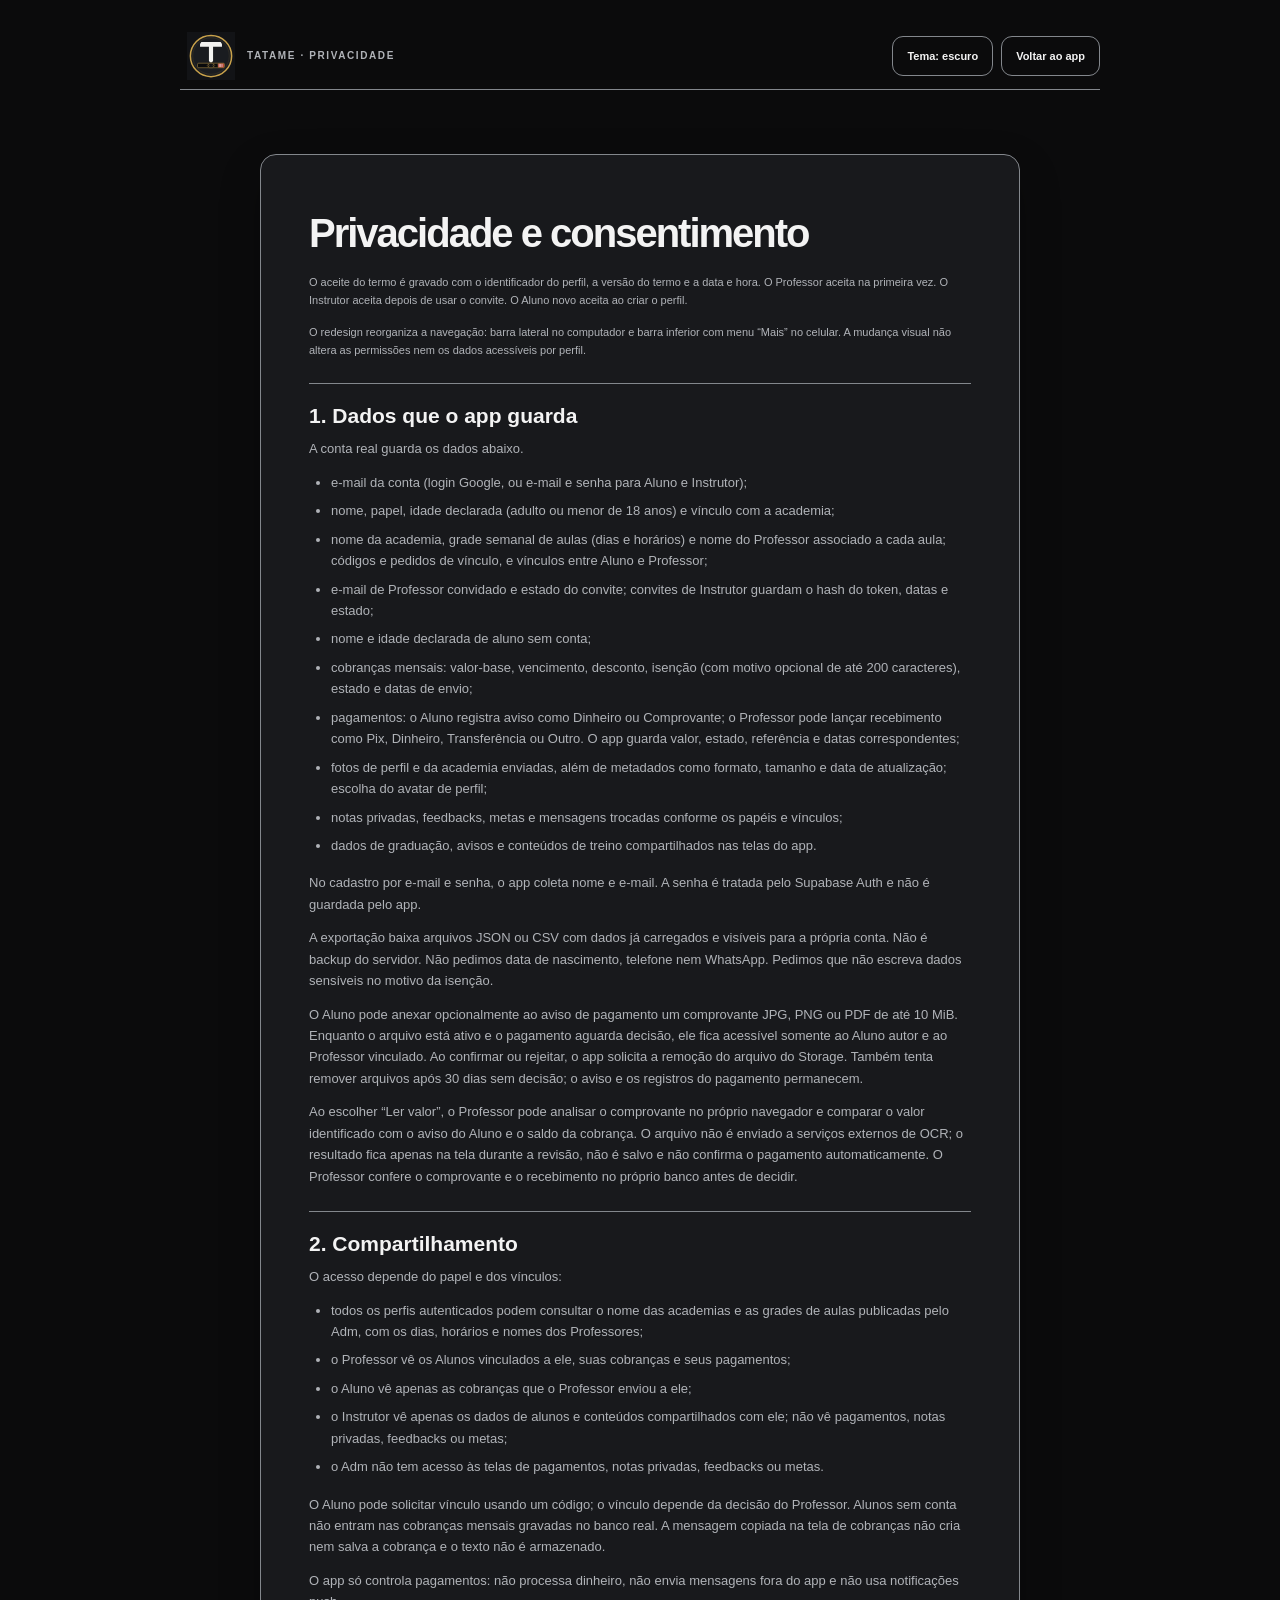
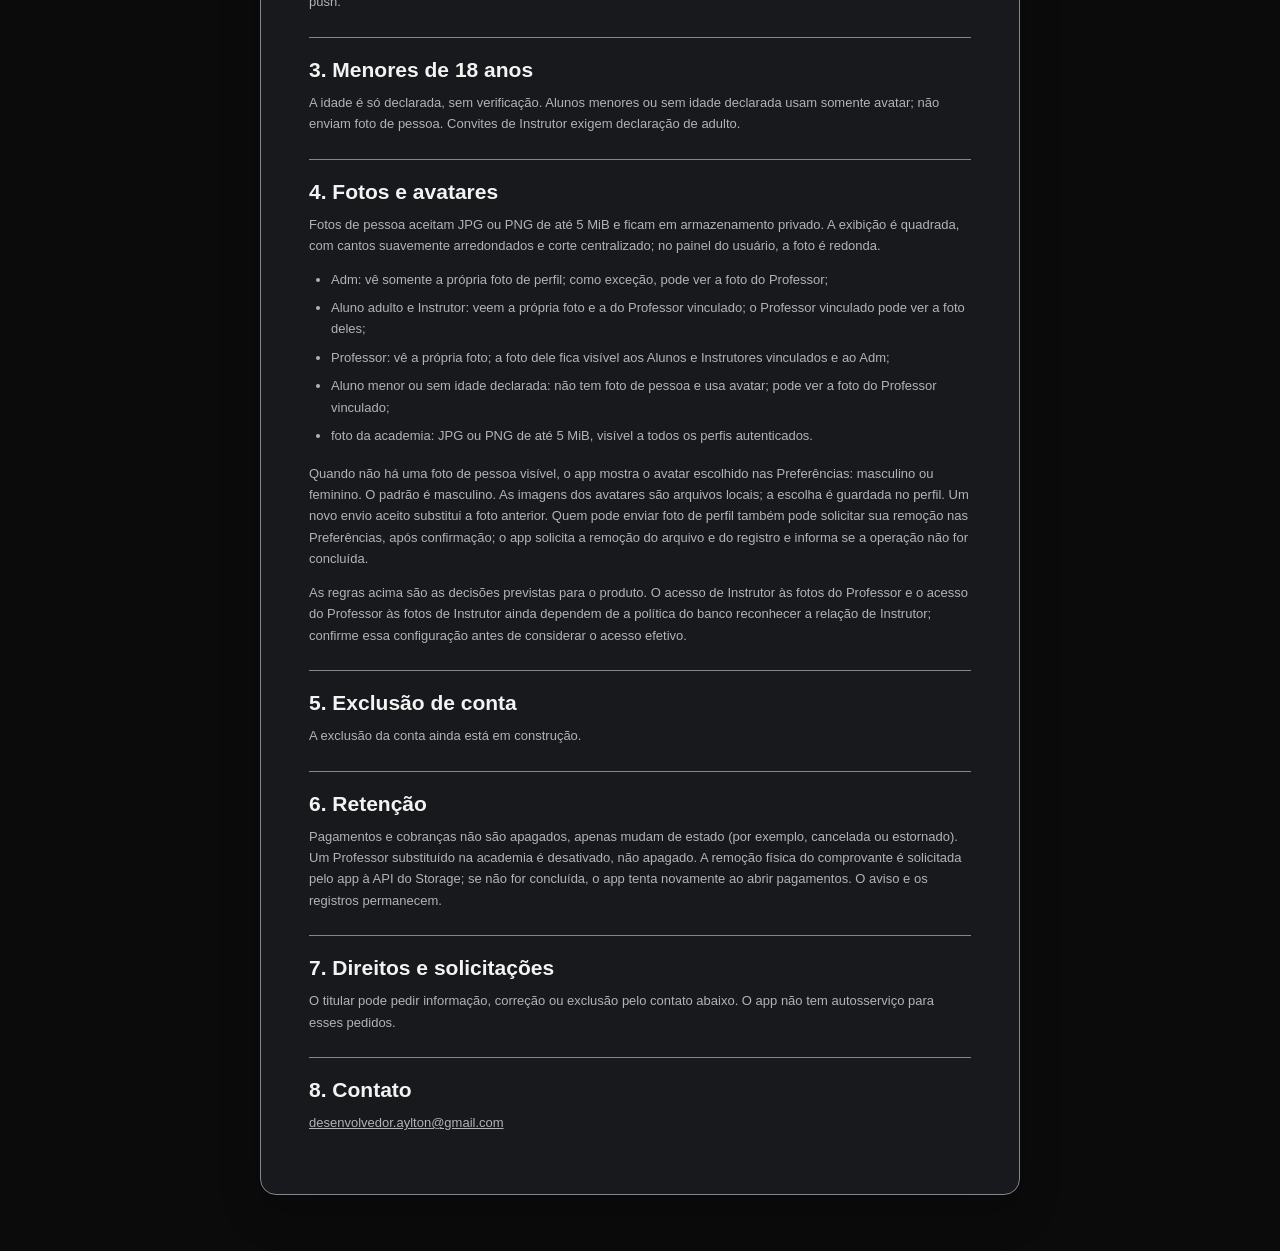
==== commit d17d9525: "Atualiza app, fotos e gestão de academia" ====
--- a/privacidade.html
+++ b/privacidade.html
@@ -32,7 +32,7 @@
           <ul>
             <li>e-mail da conta (login Google, ou e-mail e senha para Aluno e Instrutor);</li>
             <li>nome, papel, idade declarada (adulto ou menor de 18 anos) e vínculo com a academia;</li>
-            <li>nome da academia, códigos e pedidos de vínculo, e vínculos entre Aluno e Professor;</li>
+            <li>nome da academia, grade semanal de aulas (dias e horários) e nome do Professor associado a cada aula; códigos e pedidos de vínculo, e vínculos entre Aluno e Professor;</li>
             <li>e-mail de Professor convidado e estado do convite; convites de Instrutor guardam o hash do token, datas e estado;</li>
             <li>nome e idade declarada de aluno sem conta;</li>
             <li>cobranças mensais: valor-base, vencimento, desconto, isenção (com motivo opcional de até 200 caracteres), estado e datas de envio;</li>
@@ -44,12 +44,14 @@
           <p>No cadastro por e-mail e senha, o app coleta nome e e-mail. A senha é tratada pelo Supabase Auth e não é guardada pelo app.</p>
           <p>A exportação baixa arquivos JSON ou CSV com dados já carregados e visíveis para a própria conta. Não é backup do servidor. Não pedimos data de nascimento, telefone nem WhatsApp. Pedimos que não escreva dados sensíveis no motivo da isenção.</p>
           <p>O Aluno pode anexar opcionalmente ao aviso de pagamento um comprovante JPG, PNG ou PDF de até 10 MiB. Enquanto o arquivo está ativo e o pagamento aguarda decisão, ele fica acessível somente ao Aluno autor e ao Professor vinculado. Ao confirmar ou rejeitar, o app solicita a remoção do arquivo do Storage. Também tenta remover arquivos após 30 dias sem decisão; o aviso e os registros do pagamento permanecem.</p>
+          <p>Ao escolher “Ler valor”, o Professor pode analisar o comprovante no próprio navegador e comparar o valor identificado com o aviso do Aluno e o saldo da cobrança. O arquivo não é enviado a serviços externos de OCR; o resultado fica apenas na tela durante a revisão, não é salvo e não confirma o pagamento automaticamente. O Professor confere o comprovante e o recebimento no próprio banco antes de decidir.</p>
         </section>
 
         <section class="privacy-draft-section">
           <h2>2. Compartilhamento</h2>
           <p>O acesso depende do papel e dos vínculos:</p>
           <ul>
+            <li>todos os perfis autenticados podem consultar o nome das academias e as grades de aulas publicadas pelo Adm, com os dias, horários e nomes dos Professores;</li>
             <li>o Professor vê os Alunos vinculados a ele, suas cobranças e seus pagamentos;</li>
             <li>o Aluno vê apenas as cobranças que o Professor enviou a ele;</li>
             <li>o Instrutor vê apenas os dados de alunos e conteúdos compartilhados com ele; não vê pagamentos, notas privadas, feedbacks ou metas;</li>
--- a/css/app.css
+++ b/css/app.css
@@ -80,6 +80,11 @@
   outline-offset: 3px;
 }
 
+.user-panel-tutorial > summary:focus-visible {
+  outline: 2px solid var(--accent);
+  outline-offset: 3px;
+}
+
 body[data-app-mode="real"] .app-frame {
   min-height: 100dvh;
 }
@@ -128,8 +133,8 @@
 }
 
 .brand-mark img {
-  width: 42px;
-  height: 42px;
+  width: 48px;
+  height: 48px;
   object-fit: contain;
 }
 
@@ -263,9 +268,9 @@
 
 .sidebar-profile-avatar {
   display: grid;
-  width: 40px;
-  height: 40px;
-  flex: 0 0 40px;
+  width: 48px;
+  height: 48px;
+  flex: 0 0 48px;
   place-items: center;
   border: 1px solid var(--accent-text);
   border-radius: 8px;
@@ -373,9 +378,9 @@
 
 .profile-orb {
   display: grid;
-  width: 48px;
-  height: 48px;
-  flex: 0 0 48px;
+  width: 56px;
+  height: 56px;
+  flex: 0 0 56px;
   overflow: hidden;
   place-items: center;
   border: 1px solid var(--accent-text);
@@ -423,9 +428,12 @@
 }
 
 .screen-content {
+  display: grid;
   width: 100%;
   max-width: 1380px;
   flex: 1;
+  align-content: start;
+  gap: 16px;
   align-self: center;
   padding: clamp(22px, 3vw, 40px) 0 38px;
 }
@@ -475,7 +483,7 @@
   align-items: flex-start;
   justify-content: space-between;
   gap: 16px;
-  margin-bottom: 24px;
+  margin-bottom: 8px;
 }
 
 .screen-heading h2 {
@@ -514,11 +522,23 @@
   grid-template-columns: repeat(4, minmax(0, 1fr));
 }
 
+.summary-grid {
+  display: grid;
+  grid-template-columns: repeat(auto-fit, minmax(min(100%, 220px), 1fr));
+  gap: 16px;
+}
+
 .content-grid {
   display: grid;
   grid-template-columns: minmax(0, 1.35fr) minmax(250px, .85fr);
   gap: 24px;
   align-items: start;
+}
+
+#real-admin-management {
+  display: grid;
+  min-width: 0;
+  gap: 16px;
 }
 
 body[data-app-mode="real"] #screen-content .auth-form-layout {
@@ -619,9 +639,9 @@
 .home-profile-avatar {
   position: relative;
   display: grid;
-  width: 72px;
-  height: 72px;
-  flex: 0 0 72px;
+  width: 88px;
+  height: 88px;
+  flex: 0 0 88px;
   overflow: hidden;
   place-items: center;
   border: 1px solid var(--accent-text);
@@ -700,6 +720,8 @@
 
 .button {
   display: inline-flex;
+  min-width: 0;
+  max-width: 100%;
   min-height: 40px;
   align-items: center;
   justify-content: center;
@@ -712,7 +734,9 @@
   cursor: pointer;
   font-size: 11px;
   font-weight: 650;
+  text-align: center;
   text-decoration: none;
+  overflow-wrap: anywhere;
   transition: border-color .16s ease, background-color .16s ease, transform .16s ease;
 }
 
@@ -854,6 +878,7 @@
   color: var(--alert);
   font-size: 14px;
   line-height: 1.4;
+  overflow-wrap: anywhere;
 }
 
 .login-action-error:empty::before {
@@ -865,25 +890,48 @@
   .auth-card .login-action-error,
   .auth-form-layout .login-action-error,
   .real-instructor-invite-action .login-action-error
-) {
+):not(:empty) {
   min-height: 5.6em;
 }
 
-body[data-app-mode="real"] #screen-content .auth-form-layout [role="status"]:not(.visually-hidden),
-body[data-app-mode="real"] #screen-content .real-instructor-invite-action [role="status"]:not(.visually-hidden) {
+body[data-app-mode="real"] #screen-content .auth-form-layout [role="status"]:not(.visually-hidden):not(:empty),
+body[data-app-mode="real"] #screen-content .real-instructor-invite-action [role="status"]:not(.visually-hidden):not(:empty) {
   min-height: 4.2em;
+}
+
+#screen-content [role="alert"]:empty,
+#screen-content [role="status"]:empty {
+  position: absolute;
+  width: 1px;
+  height: 1px;
+  min-height: 0;
+  margin: -1px;
+  padding: 0;
+  overflow: hidden;
+  clip: rect(0, 0, 0, 0);
+  clip-path: inset(50%);
+  white-space: nowrap;
+  border: 0;
 }
 
 .link-action-control,
 .student-action-control {
   display: flex;
   flex-direction: column;
+  gap: 8px;
+  min-width: 0;
+  margin-block-start: 16px;
+}
+
+.form-actions .link-action-control,
+.form-actions .student-action-control {
+  margin-block-start: 0;
 }
 
 .link-action-error,
 .student-action-error {
   max-width: 260px;
-  height: 4.2em;
+  max-height: 4.2em;
   overflow-y: auto;
 }
 
@@ -1020,9 +1068,9 @@
 }
 
 .avatar {
-  width: 72px;
-  height: 72px;
-  flex: 0 0 72px;
+  width: 88px;
+  height: 88px;
+  flex: 0 0 88px;
   overflow: hidden;
   border: 2px solid var(--line);
   border-radius: 12px;
@@ -1038,15 +1086,15 @@
 }
 
 .avatar--small {
-  width: 44px;
-  height: 44px;
-  flex-basis: 44px;
+  width: 56px;
+  height: 56px;
+  flex-basis: 56px;
 }
 
 .avatar--large {
-  width: 104px;
-  height: 104px;
-  flex-basis: 104px;
+  width: 128px;
+  height: 128px;
+  flex-basis: 128px;
 }
 
 .avatar--initials {
@@ -1210,9 +1258,11 @@
 .row-actions {
   display: flex;
   flex: 0 0 auto;
+  align-items: center;
   flex-wrap: wrap;
   justify-content: flex-end;
   gap: 6px;
+  margin-block: 12px;
 }
 
 .empty-state {
@@ -1439,6 +1489,7 @@
 }
 
 .notice {
+  min-width: 0;
   padding: 13px 15px;
   border: 1px solid var(--line);
   border-radius: 12px;
@@ -1446,6 +1497,7 @@
   color: var(--muted);
   font-size: 11px;
   line-height: 1.55;
+  overflow-wrap: anywhere;
 }
 
 .notice--pending {
@@ -1507,6 +1559,47 @@
   font-size: 11px;
 }
 
+.field input[type="file"] {
+  min-height: 52px;
+  padding: 6px;
+  background: var(--surface-raised);
+  color: var(--muted);
+  cursor: pointer;
+}
+
+.field input[type="file"]::file-selector-button {
+  min-height: 38px;
+  margin-inline-end: 10px;
+  padding: 8px 14px;
+  border: 0;
+  border-radius: 8px;
+  background: var(--accent);
+  color: var(--accent-on);
+  font: inherit;
+  font-weight: 700;
+  cursor: pointer;
+  transition: background-color .16s ease, transform .16s ease;
+}
+
+.field input[type="file"]::file-selector-button:hover {
+  background: var(--accent-hover);
+}
+
+.field input[type="file"]:active::file-selector-button {
+  transform: translateY(1px);
+}
+
+.field input[type="file"]:disabled {
+  cursor: not-allowed;
+  opacity: .6;
+}
+
+.field input[type="file"]:disabled::file-selector-button {
+  background: var(--surface-soft);
+  color: var(--muted);
+  cursor: not-allowed;
+}
+
 .field textarea {
   min-height: 84px;
   resize: vertical;
@@ -1537,9 +1630,9 @@
 
 .academy-photo {
   display: grid;
-  width: 80px;
-  height: 80px;
-  flex: 0 0 80px;
+  width: 112px;
+  height: 112px;
+  flex: 0 0 112px;
   place-items: center;
   border: 1px solid var(--line);
   border-radius: 12px;
@@ -1550,8 +1643,10 @@
 }
 
 .academy-save-action {
+  display: grid;
   min-width: 0;
   max-width: 100%;
+  gap: 8px;
 }
 
 .real-admin-academy-row + .real-admin-academy-row {
@@ -1560,10 +1655,85 @@
   border-top: 1px solid var(--line);
 }
 
+.real-admin-academy-card {
+  display: grid;
+  min-width: 0;
+  gap: 20px;
+  padding: 18px 0;
+  border-top: 1px solid var(--line);
+}
+
+.academy-schedule-admin {
+  display: grid;
+  min-width: 0;
+  gap: 14px;
+  padding-top: 16px;
+  border-top: 1px solid var(--line);
+}
+
+.academy-schedule-admin h4 {
+  margin: 0 0 6px;
+}
+
+.academy-schedule-admin-row {
+  align-items: flex-start;
+}
+
+.academy-schedule-admin-row .academy-save-action {
+  justify-items: end;
+}
+
+.academy-schedule-table-wrap {
+  width: 100%;
+  overflow-x: auto;
+}
+
+.academy-schedule-table {
+  width: 100%;
+  table-layout: fixed;
+  border-collapse: collapse;
+}
+
+.academy-schedule-table th,
+.academy-schedule-table td {
+  padding: 10px 8px;
+  border-bottom: 1px solid var(--line);
+  text-align: left;
+  vertical-align: top;
+  overflow-wrap: anywhere;
+}
+
+.academy-schedule-table th {
+  color: var(--muted);
+  font-size: 10px;
+}
+
+.academy-schedule-table td {
+  font-size: 12px;
+}
+
+.academy-schedule-table th:first-child,
+.academy-schedule-table td:first-child {
+  width: 34%;
+}
+
+.academy-schedule-table th:last-child,
+.academy-schedule-table td:last-child {
+  width: 26%;
+}
+
+.academy-directory-card .real-media-preview {
+  margin-bottom: 16px;
+}
+
+.academy-directory-card h3 {
+  margin: 0 0 10px;
+}
+
 .real-admin-professor-row .academy-save-action {
   display: grid;
   justify-items: end;
-  gap: 4px;
+  gap: 8px;
 }
 
 .field input::placeholder,
@@ -1576,6 +1746,7 @@
   color: var(--muted);
   font-size: 9px;
   line-height: 1.5;
+  overflow-wrap: anywhere;
 }
 
 .form-actions {
@@ -2083,6 +2254,186 @@
   display: none;
 }
 
+.photo-crop-dialog {
+  width: min(560px, calc(100vw - 32px));
+  max-height: min(90dvh, 760px);
+  margin: auto;
+  padding: clamp(18px, 5vw, 28px);
+  overflow: auto;
+  border: 1px solid var(--line);
+  border-radius: 18px;
+  background: var(--surface);
+  color: var(--text);
+  box-shadow: 0 28px 90px rgb(0 0 0 / 55%);
+}
+
+.photo-crop-dialog::backdrop {
+  background: rgb(0 0 0 / 72%);
+  backdrop-filter: blur(3px);
+}
+
+.photo-crop-stage {
+  position: relative;
+  width: min(100%, 360px);
+  aspect-ratio: 1;
+  margin: 0 auto;
+  overflow: hidden;
+  border: 1px solid var(--line);
+  border-radius: 12px;
+  background: #0b0b0c;
+  cursor: grab;
+  touch-action: none;
+}
+
+.photo-crop-stage:active {
+  cursor: grabbing;
+}
+
+.photo-crop-stage:focus-visible {
+  outline: 3px solid var(--accent);
+  outline-offset: 3px;
+}
+
+.photo-crop-stage img {
+  position: absolute;
+  top: 0;
+  left: 0;
+  max-width: none;
+  max-height: none;
+  user-select: none;
+  pointer-events: none;
+}
+
+.photo-crop-instructions {
+  margin: 12px 0;
+  color: var(--muted);
+  font-size: 12px;
+}
+
+.photo-crop-controls {
+  display: grid;
+  grid-template-columns: minmax(0, 1fr) auto;
+  align-items: center;
+  gap: 16px;
+}
+
+.photo-crop-zoom label {
+  display: flex;
+  justify-content: space-between;
+  gap: 8px;
+  margin-bottom: 6px;
+  font-size: 12px;
+  font-weight: 650;
+}
+
+.photo-crop-zoom input {
+  width: 100%;
+}
+
+.photo-crop-nudges {
+  display: grid;
+  grid-template: repeat(3, 36px) / repeat(3, 36px);
+  gap: 4px;
+}
+
+.photo-crop-nudges .icon-button {
+  width: 36px;
+  min-width: 36px;
+  height: 36px;
+  min-height: 36px;
+}
+
+.photo-crop-up {
+  grid-area: 1 / 2;
+}
+
+.photo-crop-left {
+  grid-area: 2 / 1;
+}
+
+.photo-crop-right {
+  grid-area: 2 / 3;
+}
+
+.photo-crop-down {
+  grid-area: 3 / 2;
+}
+
+.photo-crop-dialog [role="alert"]:empty,
+.photo-crop-dialog [role="status"]:empty {
+  position: absolute;
+  width: 1px;
+  height: 1px;
+  margin: -1px;
+  padding: 0;
+  overflow: hidden;
+  clip: rect(0, 0, 0, 0);
+  clip-path: inset(50%);
+  white-space: nowrap;
+}
+
+.photo-crop-error,
+.photo-crop-status,
+.photo-crop-input-feedback {
+  margin: 8px 0 0;
+  font-size: 12px;
+  line-height: 1.5;
+  overflow-wrap: anywhere;
+}
+
+.photo-crop-error,
+.photo-crop-input-feedback[role="alert"] {
+  color: var(--alert);
+}
+
+.photo-crop-status,
+.photo-crop-input-feedback[role="status"] {
+  color: var(--muted);
+}
+
+.photo-crop-actions {
+  display: flex;
+  flex-wrap: wrap;
+  justify-content: flex-end;
+  gap: 8px;
+  margin-top: 16px;
+}
+
+.photo-crop-actions .button {
+  min-width: 0;
+  max-width: 100%;
+}
+
+.photo-crop-input-feedback {
+  display: block;
+}
+
+@media (max-width: 480px) {
+  .photo-crop-controls {
+    gap: 8px;
+  }
+
+  .photo-crop-nudges {
+    grid-template: repeat(3, 32px) / repeat(3, 32px);
+  }
+
+  .photo-crop-nudges .icon-button {
+    width: 32px;
+    min-width: 32px;
+    height: 32px;
+    min-height: 32px;
+  }
+
+  .photo-crop-actions {
+    display: grid;
+    grid-template-columns: minmax(0, 1fr);
+  }
+
+  .photo-crop-actions .button {
+    width: 100%;
+  }
+}
+
 .profile-onboarding-options {
   min-width: 0;
   padding: 14px;
@@ -2105,6 +2456,7 @@
   align-items: center;
   gap: 8px;
   margin-top: 17px;
+  margin-bottom: 16px;
 }
 
 .link-simples-modal {
@@ -2325,9 +2677,9 @@
 
 .user-panel-avatar {
   display: grid;
-  width: 72px;
-  height: 72px;
-  flex: 0 0 72px;
+  width: 88px;
+  height: 88px;
+  flex: 0 0 88px;
   overflow: hidden;
   place-items: center;
   padding: 0;
@@ -2373,7 +2725,7 @@
 
 .real-media-preview {
   display: block;
-  width: min(100%, 160px);
+  width: min(100%, 200px);
   aspect-ratio: 1 / 1;
   margin: 0 0 14px;
   border: 1px solid var(--line);
@@ -2383,9 +2735,9 @@
 }
 
 .real-media-avatar {
-  width: 44px;
-  height: 44px;
-  flex: 0 0 44px;
+  width: 56px;
+  height: 56px;
+  flex: 0 0 56px;
   border: 1px solid var(--line);
   border-radius: 8px;
   object-fit: cover;
@@ -2416,8 +2768,8 @@
   display: flex;
   align-items: center;
   gap: 8px;
-  min-height: 48px;
-  padding: 6px 10px;
+  min-height: 72px;
+  padding: 8px 12px;
   border: 1px solid var(--line);
   border-radius: 10px;
   background: var(--surface-raised);
@@ -2433,8 +2785,8 @@
 }
 
 .avatar-choice-option img {
-  width: 36px;
-  height: 36px;
+  width: 56px;
+  height: 56px;
   border: 1px solid var(--line);
   border-radius: 8px;
   object-fit: cover;
@@ -2559,9 +2911,9 @@
 }
 
 .user-panel-academy-photo {
-  width: 32px;
-  height: 32px;
-  flex: 0 0 32px;
+  width: 40px;
+  height: 40px;
+  flex: 0 0 40px;
   border: 1px solid var(--line);
   border-radius: 8px;
   object-fit: cover;
@@ -2617,6 +2969,30 @@
 .user-panel-link:hover {
   border-color: var(--line);
   background: var(--surface-raised);
+}
+
+.user-panel-tutorial > summary {
+  list-style: none;
+}
+
+.user-panel-tutorial > summary::-webkit-details-marker {
+  display: none;
+}
+
+.user-panel-tutorial[open] > summary {
+  border-color: var(--line);
+  background: var(--surface-raised);
+}
+
+.user-panel-tutorial-topics {
+  display: grid;
+  gap: 4px;
+  padding: 4px 0 0 14px;
+}
+
+.user-panel-tutorial-topic {
+  min-height: 48px;
+  padding-inline: 8px;
 }
 
 .user-panel-icon {
@@ -3355,9 +3731,9 @@
 
   .mobile-header-logo {
     display: block;
-    width: 35px;
-    height: 35px;
-    flex: 0 0 35px;
+    width: 40px;
+    height: 40px;
+    flex: 0 0 40px;
     object-fit: contain;
   }
 
@@ -3411,6 +3787,15 @@
     overflow-wrap: anywhere;
   }
 
+  .mobile-navigation :is(
+    [data-screen-target="payment-review"],
+    [data-screen-target="student-payments"],
+    [data-screen-target="student-grades"]
+  ) .mobile-nav-label {
+    font-size: clamp(10px, 2.8vw, 12px);
+    overflow-wrap: normal;
+  }
+
   .mobile-navigation button[aria-current="page"] {
     background: var(--accent-soft);
     color: var(--accent-text);
@@ -3481,7 +3866,7 @@
     align-items: flex-start;
     flex-direction: column;
     gap: 16px;
-    margin-bottom: 24px;
+    margin-bottom: 8px;
   }
 
   .screen-heading h2 {
@@ -3561,9 +3946,9 @@
   }
 
   .home-profile-avatar {
-    width: 64px;
-    height: 64px;
-    flex-basis: 64px;
+    width: 80px;
+    height: 80px;
+    flex-basis: 80px;
   }
 
   .auth-layout {
@@ -3642,6 +4027,20 @@
 
   .real-admin-professor-row .academy-save-action {
     justify-items: start;
+  }
+
+  .academy-schedule-admin-row {
+    flex-direction: column;
+  }
+
+  .academy-schedule-admin-row .academy-save-action {
+    justify-items: start;
+  }
+
+  .academy-schedule-table th,
+  .academy-schedule-table td {
+    padding: 8px 5px;
+    font-size: 11px;
   }
 
   .student-entry {
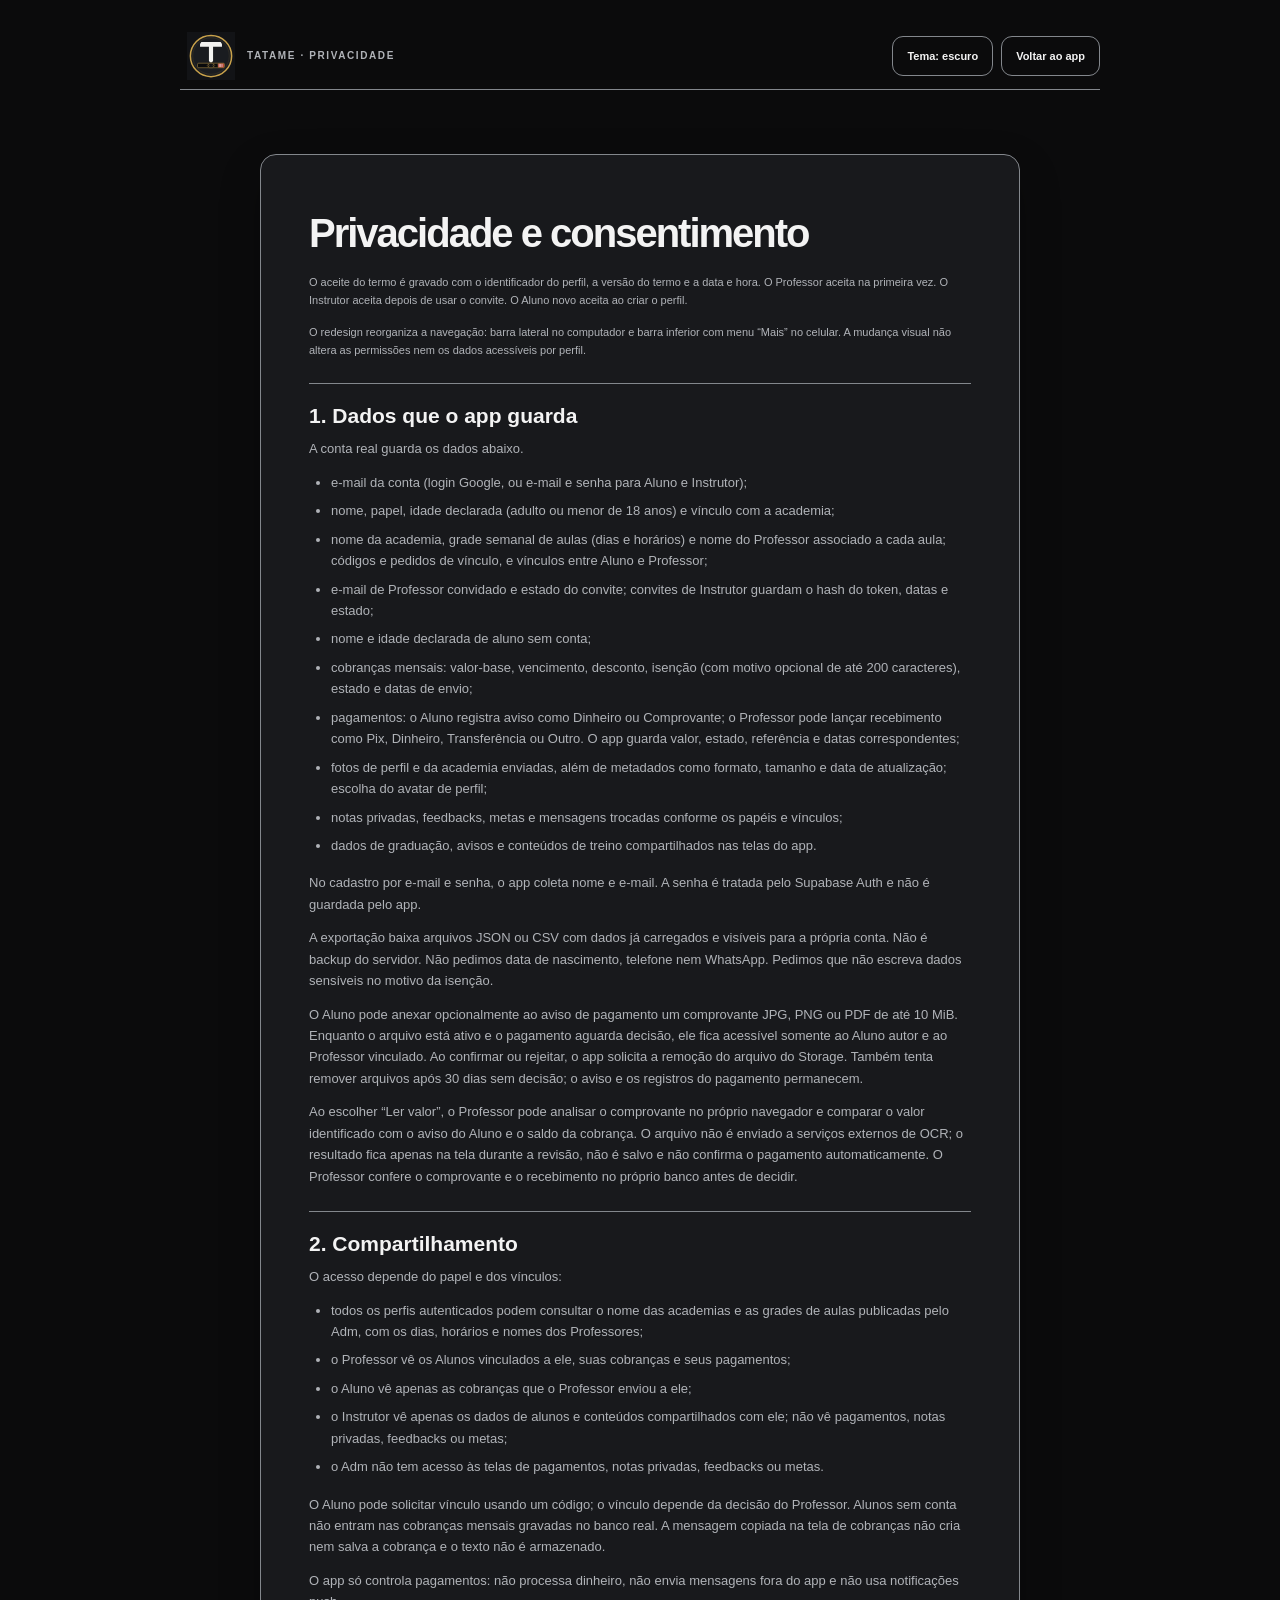
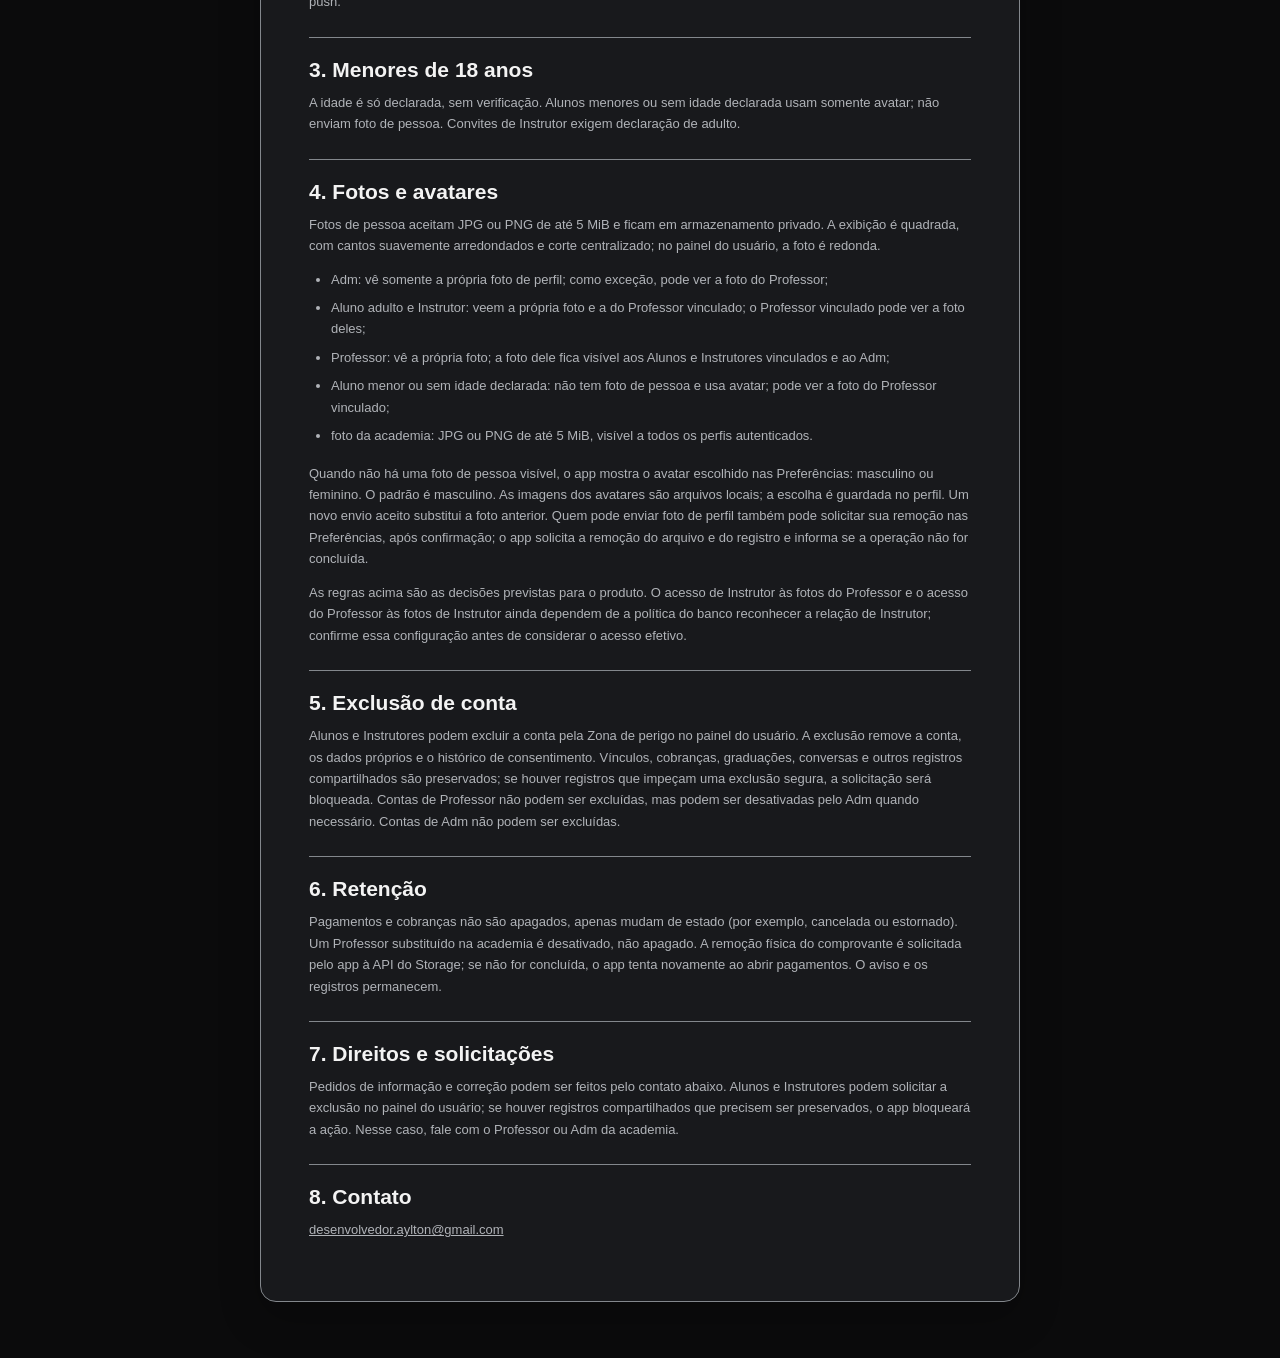
==== commit 7fe6c436: "Implementa exclusão segura de conta" ====
--- a/privacidade.html
+++ b/privacidade.html
@@ -82,7 +82,7 @@
 
         <section class="privacy-draft-section">
           <h2>5. Exclusão de conta</h2>
-          <p>A exclusão da conta ainda está em construção.</p>
+          <p>Alunos e Instrutores podem excluir a conta pela Zona de perigo no painel do usuário. A exclusão remove a conta, os dados próprios e o histórico de consentimento. Vínculos, cobranças, graduações, conversas e outros registros compartilhados são preservados; se houver registros que impeçam uma exclusão segura, a solicitação será bloqueada. Contas de Professor não podem ser excluídas, mas podem ser desativadas pelo Adm quando necessário. Contas de Adm não podem ser excluídas.</p>
         </section>
 
         <section class="privacy-draft-section">
@@ -92,7 +92,7 @@
 
         <section class="privacy-draft-section">
           <h2>7. Direitos e solicitações</h2>
-          <p>O titular pode pedir informação, correção ou exclusão pelo contato abaixo. O app não tem autosserviço para esses pedidos.</p>
+          <p>Pedidos de informação e correção podem ser feitos pelo contato abaixo. Alunos e Instrutores podem solicitar a exclusão no painel do usuário; se houver registros compartilhados que precisem ser preservados, o app bloqueará a ação. Nesse caso, fale com o Professor ou Adm da academia.</p>
         </section>
 
         <section class="privacy-draft-section privacy-draft-contact">
--- a/css/app.css
+++ b/css/app.css
@@ -1518,6 +1518,25 @@
   gap: 14px;
 }
 
+.real-list-controls {
+  margin-bottom: 14px;
+}
+
+.real-list-pagination {
+  display: flex;
+  align-items: center;
+  justify-content: space-between;
+  gap: 10px;
+  margin-top: 14px;
+}
+
+.real-list-pagination-status {
+  min-width: 0;
+  flex: 1;
+  text-align: center;
+  overflow-wrap: anywhere;
+}
+
 .cash-entry-fields--student {
   grid-template-columns: minmax(0, 1fr);
 }
@@ -3038,37 +3057,146 @@
 
 .user-panel-risk {
   margin-top: 24px;
-  padding: 16px;
-  border: 1px solid var(--alert);
+  overflow: hidden;
+  border: 1px solid rgb(255 105 117 / 38%);
+  border-radius: 16px;
+  background: linear-gradient(145deg, rgb(255 105 117 / 9%), var(--surface) 72%);
+}
+
+.user-panel-risk summary {
+  display: flex;
+  min-height: 76px;
+  align-items: center;
+  gap: 12px;
+  padding: 14px;
+  cursor: pointer;
+  list-style: none;
+}
+
+.user-panel-risk summary::-webkit-details-marker {
+  display: none;
+}
+
+.user-panel-risk summary:focus-visible {
+  outline: 2px solid var(--accent);
+  outline-offset: -3px;
+}
+
+.user-panel-risk-icon {
+  display: grid;
+  width: 40px;
+  height: 40px;
+  flex: 0 0 40px;
+  place-items: center;
+  border: 1px solid rgb(255 105 117 / 30%);
+  border-radius: 12px;
+  background: rgb(255 105 117 / 10%);
+  color: var(--alert);
+}
+
+.user-panel-risk-icon svg {
+  width: 21px;
+  height: 21px;
+}
+
+.user-panel-risk-title {
+  min-width: 0;
+  flex: 1;
+}
+
+.user-panel-risk-title strong,
+.user-panel-risk-title small {
+  display: block;
+}
+
+.user-panel-risk-title strong {
+  color: var(--text);
+  font-size: 14px;
+}
+
+.user-panel-risk-title small {
+  margin-top: 4px;
+  color: var(--muted);
+  font-size: 12px;
+  line-height: 1.4;
+}
+
+.user-panel-risk-chevron {
+  color: var(--muted);
+  font-size: 19px;
+  transition: transform .18s ease;
+}
+
+.user-panel-risk[open] .user-panel-risk-chevron {
+  transform: rotate(180deg);
+}
+
+.user-panel-risk-content {
+  display: grid;
+  gap: 12px;
+  padding: 0 14px 14px;
+}
+
+.user-panel-risk-content > p {
+  margin: 0;
+  color: var(--muted);
+  font-size: 13px;
+  line-height: 1.55;
+}
+
+.user-panel-risk-availability {
+  padding: 10px 12px;
+  border-left: 2px solid var(--line);
+  background: var(--surface-raised);
+  color: var(--text) !important;
+}
+
+.user-panel-risk .user-panel-delete-trigger {
+  width: 100%;
+}
+
+.user-panel-risk-confirmation {
+  display: grid;
+  gap: 12px;
+  padding: 14px;
+  border: 1px solid rgb(255 105 117 / 28%);
   border-radius: 12px;
   background: var(--surface-raised);
 }
 
-.user-panel-risk summary {
+.user-panel-risk-confirmation[hidden],
+.user-panel-risk [hidden] {
+  display: none !important;
+}
+
+.user-panel-risk-confirmation > p {
+  margin: 0;
+  color: var(--muted);
+  font-size: 13px;
+  line-height: 1.55;
+}
+
+.user-panel-risk-confirmation > p strong {
   color: var(--text);
-  font-size: 15px;
-  font-weight: 700;
-  cursor: pointer;
-  min-height: 48px;
-  display: flex;
-  align-items: center;
+}
+
+.user-panel-risk-confirmation .field {
+  gap: 7px;
+}
+
+.user-panel-risk-confirmation input {
+  width: 100%;
+  min-width: 0;
+  text-transform: uppercase;
+}
+
+.user-panel-risk-actions {
+  display: grid;
   gap: 8px;
 }
 
-.user-panel-risk summary span {
-  color: var(--alert);
-}
-
-.user-panel-risk summary:focus-visible {
-  outline: 2px solid var(--accent);
-  outline-offset: 3px;
-}
-
-.user-panel-risk p {
-  margin: 8px 0 0;
-  color: var(--muted);
-  font-size: 13px;
-  line-height: 1.5;
+.user-panel-risk-actions .button {
+  width: 100%;
 }
 
 .user-panel-risk .risk-confirmation {
@@ -3077,6 +3205,12 @@
 
 .user-panel-risk .login-action-error:not(:empty) {
   color: var(--alert);
+}
+
+@media (prefers-reduced-motion: reduce) {
+  .user-panel-risk-chevron {
+    transition: none;
+  }
 }
 
 .login-version {
@@ -3979,6 +4113,16 @@
     gap: 12px;
   }
 
+  .real-list-pagination {
+    display: grid;
+    grid-template-columns: repeat(2, minmax(0, 1fr));
+  }
+
+  .real-list-pagination-status {
+    grid-column: 1 / -1;
+    grid-row: 1;
+  }
+
   .real-instructor-invite-row {
     grid-template-columns: minmax(0, 1fr);
   }
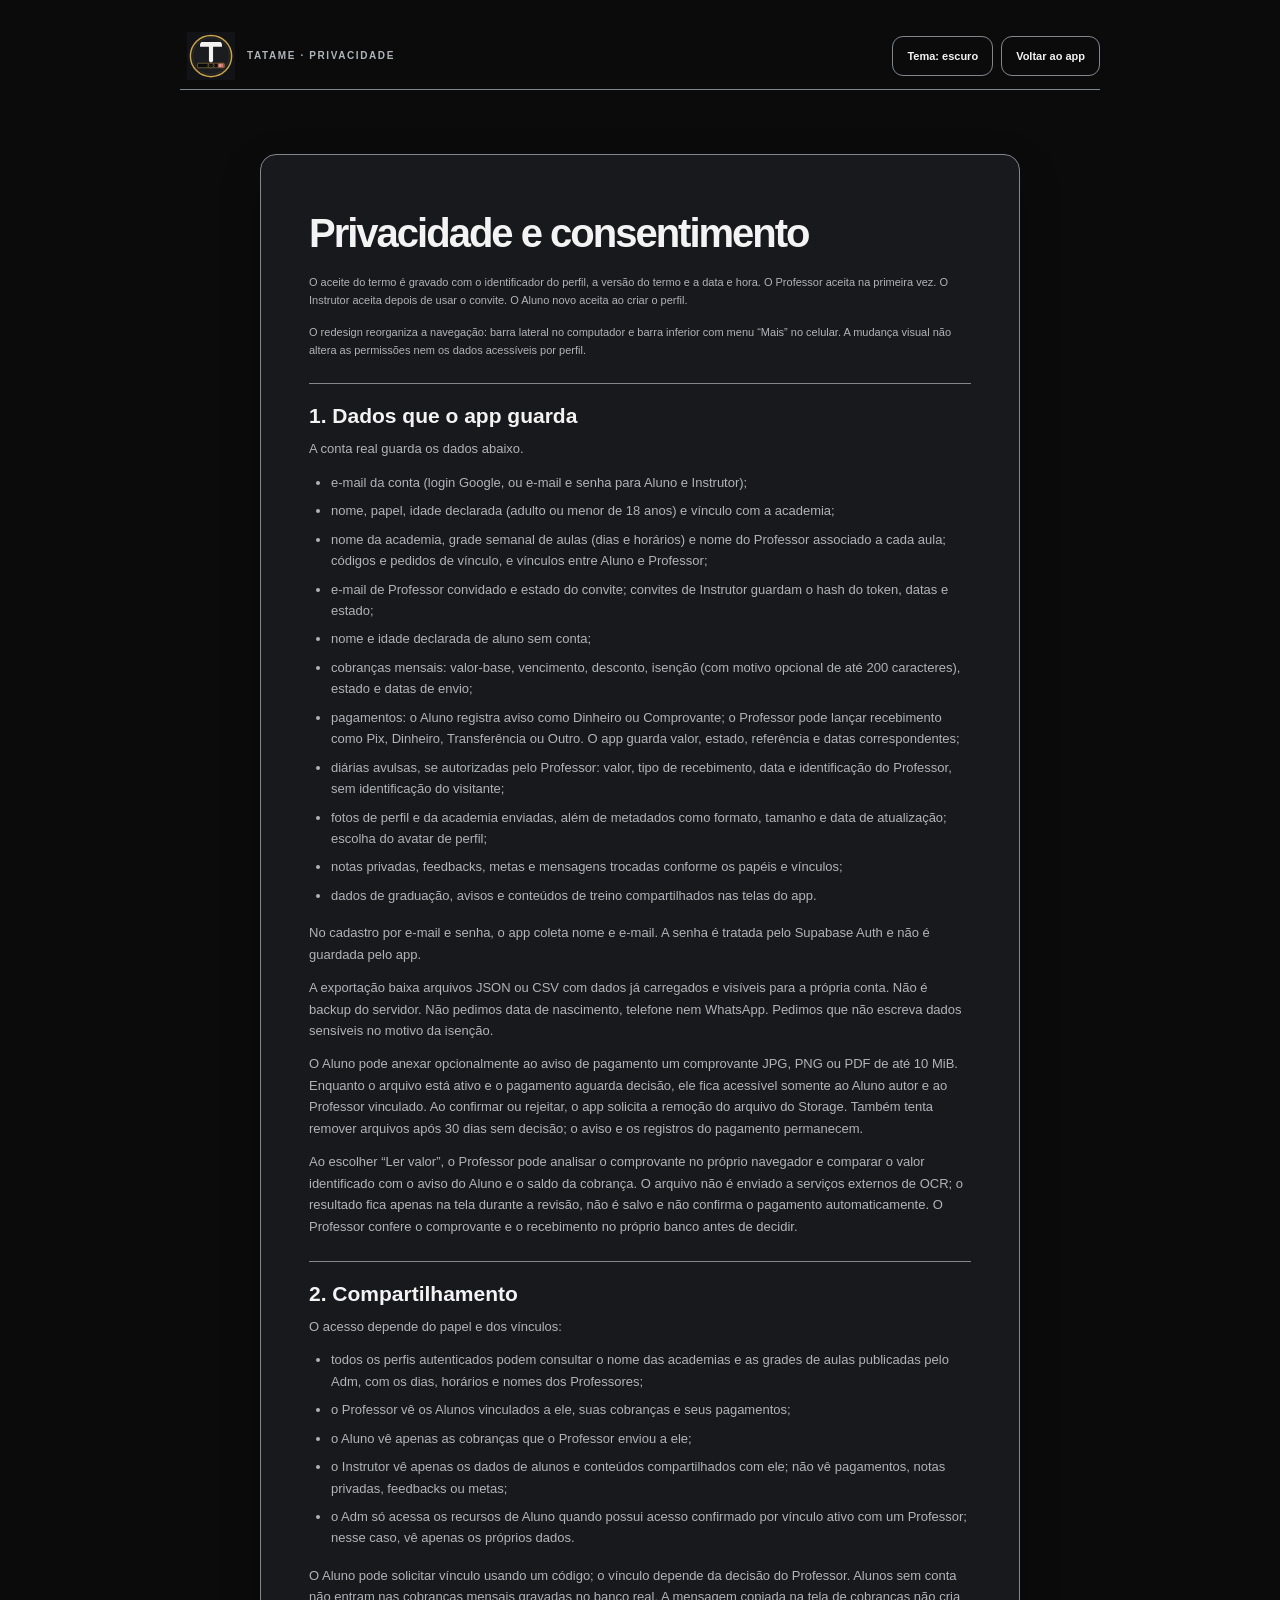
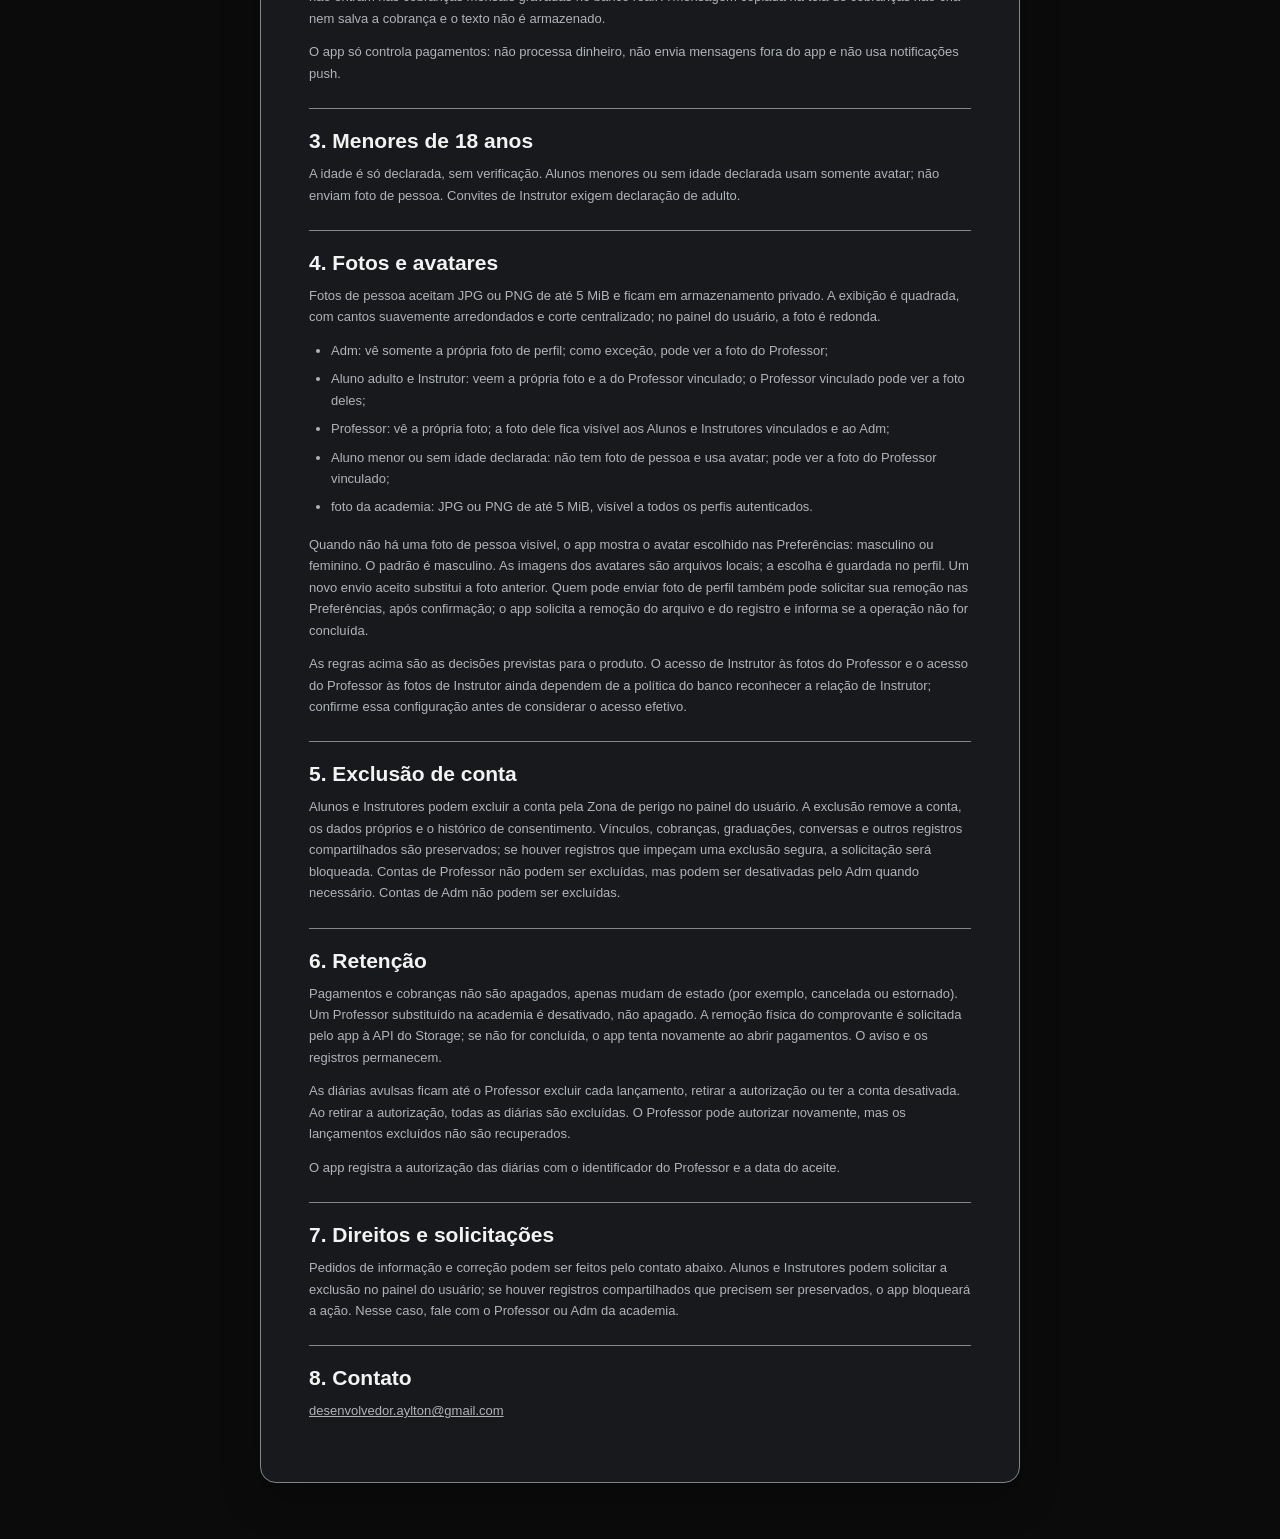
==== commit 476a0a60: "Integra diárias e acesso de aluno do Adm" ====
--- a/privacidade.html
+++ b/privacidade.html
@@ -37,6 +37,7 @@
             <li>nome e idade declarada de aluno sem conta;</li>
             <li>cobranças mensais: valor-base, vencimento, desconto, isenção (com motivo opcional de até 200 caracteres), estado e datas de envio;</li>
             <li>pagamentos: o Aluno registra aviso como Dinheiro ou Comprovante; o Professor pode lançar recebimento como Pix, Dinheiro, Transferência ou Outro. O app guarda valor, estado, referência e datas correspondentes;</li>
+            <li>diárias avulsas, se autorizadas pelo Professor: valor, tipo de recebimento, data e identificação do Professor, sem identificação do visitante;</li>
             <li>fotos de perfil e da academia enviadas, além de metadados como formato, tamanho e data de atualização; escolha do avatar de perfil;</li>
             <li>notas privadas, feedbacks, metas e mensagens trocadas conforme os papéis e vínculos;</li>
             <li>dados de graduação, avisos e conteúdos de treino compartilhados nas telas do app.</li>
@@ -55,7 +56,7 @@
             <li>o Professor vê os Alunos vinculados a ele, suas cobranças e seus pagamentos;</li>
             <li>o Aluno vê apenas as cobranças que o Professor enviou a ele;</li>
             <li>o Instrutor vê apenas os dados de alunos e conteúdos compartilhados com ele; não vê pagamentos, notas privadas, feedbacks ou metas;</li>
-            <li>o Adm não tem acesso às telas de pagamentos, notas privadas, feedbacks ou metas.</li>
+            <li>o Adm só acessa os recursos de Aluno quando possui acesso confirmado por vínculo ativo com um Professor; nesse caso, vê apenas os próprios dados.</li>
           </ul>
           <p>O Aluno pode solicitar vínculo usando um código; o vínculo depende da decisão do Professor. Alunos sem conta não entram nas cobranças mensais gravadas no banco real. A mensagem copiada na tela de cobranças não cria nem salva a cobrança e o texto não é armazenado.</p>
           <p>O app só controla pagamentos: não processa dinheiro, não envia mensagens fora do app e não usa notificações push.</p>
@@ -88,6 +89,8 @@
         <section class="privacy-draft-section">
           <h2>6. Retenção</h2>
           <p>Pagamentos e cobranças não são apagados, apenas mudam de estado (por exemplo, cancelada ou estornado). Um Professor substituído na academia é desativado, não apagado. A remoção física do comprovante é solicitada pelo app à API do Storage; se não for concluída, o app tenta novamente ao abrir pagamentos. O aviso e os registros permanecem.</p>
+          <p>As diárias avulsas ficam até o Professor excluir cada lançamento, retirar a autorização ou ter a conta desativada. Ao retirar a autorização, todas as diárias são excluídas. O Professor pode autorizar novamente, mas os lançamentos excluídos não são recuperados.</p>
+          <p>O app registra a autorização das diárias com o identificador do Professor e a data do aceite.</p>
         </section>
 
         <section class="privacy-draft-section">
--- a/css/app.css
+++ b/css/app.css
@@ -1518,6 +1518,33 @@
   gap: 14px;
 }
 
+.plan-item-editor {
+  display: grid;
+  gap: 12px;
+  padding: 16px;
+  border: 1px solid var(--line);
+  border-radius: 12px;
+  background: var(--surface-raised);
+}
+
+.plan-item-editor__title {
+  margin: 0;
+  font-size: 13px;
+}
+
+.plan-item-editor__remove {
+  display: flex;
+  align-items: flex-start;
+  gap: 8px;
+  color: var(--muted);
+  font-size: 12px;
+}
+
+.plan-item-editor__remove input {
+  flex: 0 0 auto;
+  margin: 2px 0 0;
+}
+
 .real-list-controls {
   margin-bottom: 14px;
 }
@@ -2684,11 +2711,18 @@
   letter-spacing: -.035em;
 }
 
+.user-panel-heading p {
+  margin: 8px 0 0;
+  color: var(--muted);
+  font-size: 13px;
+  line-height: 1.5;
+}
+
 .user-panel-profile {
   display: flex;
   align-items: center;
-  gap: 16px;
-  padding: 18px;
+  gap: 14px;
+  padding: 14px;
   border: 1px solid var(--line);
   border-radius: 14px;
   background: var(--surface-raised);
@@ -2696,9 +2730,9 @@
 
 .user-panel-avatar {
   display: grid;
-  width: 88px;
-  height: 88px;
-  flex: 0 0 88px;
+  width: 72px;
+  height: 72px;
+  flex: 0 0 72px;
   overflow: hidden;
   place-items: center;
   padding: 0;
@@ -2728,7 +2762,7 @@
 .user-panel-theme {
   width: 100%;
   min-height: 48px;
-  margin-top: 8px;
+  margin-top: 0;
   padding: 8px 11px;
   border: 1px solid var(--line);
   border-radius: 12px;
@@ -2829,11 +2863,23 @@
 }
 
 .user-panel-version,
-.user-panel-diagnostics,
-.user-panel-action {
+.user-panel-diagnostics {
   margin-top: 16px;
   font-size: 13px;
   line-height: 1.5;
+}
+
+.user-panel-action {
+  padding: 12px;
+  border: 1px solid var(--line);
+  border-radius: 12px;
+  background: var(--surface-raised);
+  font-size: 13px;
+  line-height: 1.5;
+}
+
+.user-panel-action[hidden] {
+  display: none;
 }
 
 .user-panel-version,
@@ -2901,7 +2947,12 @@
 }
 
 .user-panel-action p {
-  margin: 0 0 8px;
+  margin: 0 0 10px;
+  color: var(--muted);
+}
+
+.user-panel-action p strong {
+  color: var(--text);
 }
 
 .user-panel-action .button {
@@ -2912,6 +2963,16 @@
 
 .user-panel-action .login-action-error {
   margin: 4px 0 0;
+  color: var(--alert);
+}
+
+.user-panel-action :is(.login-action-error, .field-help):empty {
+  margin: 0;
+  padding: 0;
+}
+
+.user-panel-action .login-action-error:empty::before {
+  content: none;
 }
 
 .user-panel-profile strong {
@@ -2942,7 +3003,7 @@
 .user-panel-links {
   display: grid;
   gap: 8px;
-  margin-top: 24px;
+  margin-top: 22px;
 }
 
 .user-panel-avatar img {
@@ -2977,12 +3038,13 @@
   align-items: center;
   gap: 12px;
   padding: 9px 11px;
-  border: 1px solid transparent;
+  border: 1px solid var(--line);
   border-radius: 12px;
-  background: transparent;
+  background: var(--surface-raised);
   color: var(--text);
   cursor: pointer;
   text-align: left;
+  text-decoration: none;
 }
 
 .user-panel-link:hover {
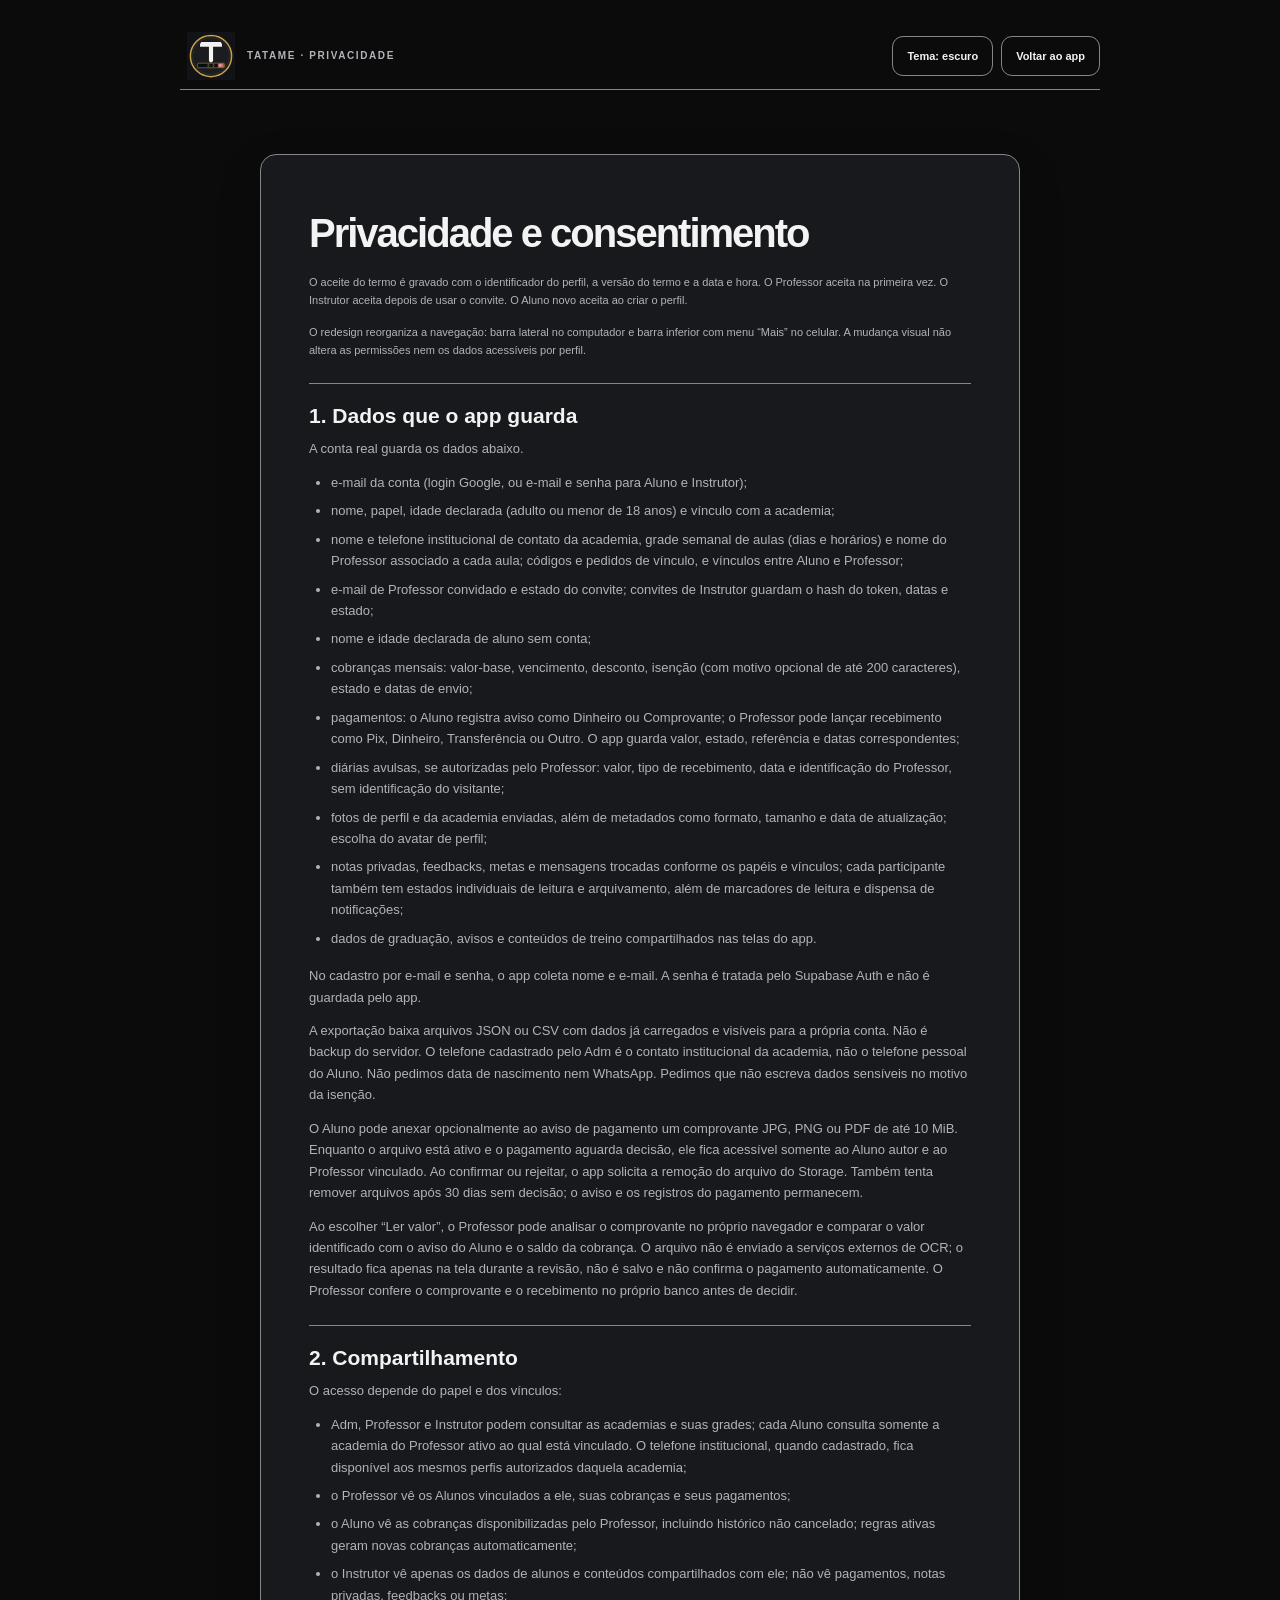
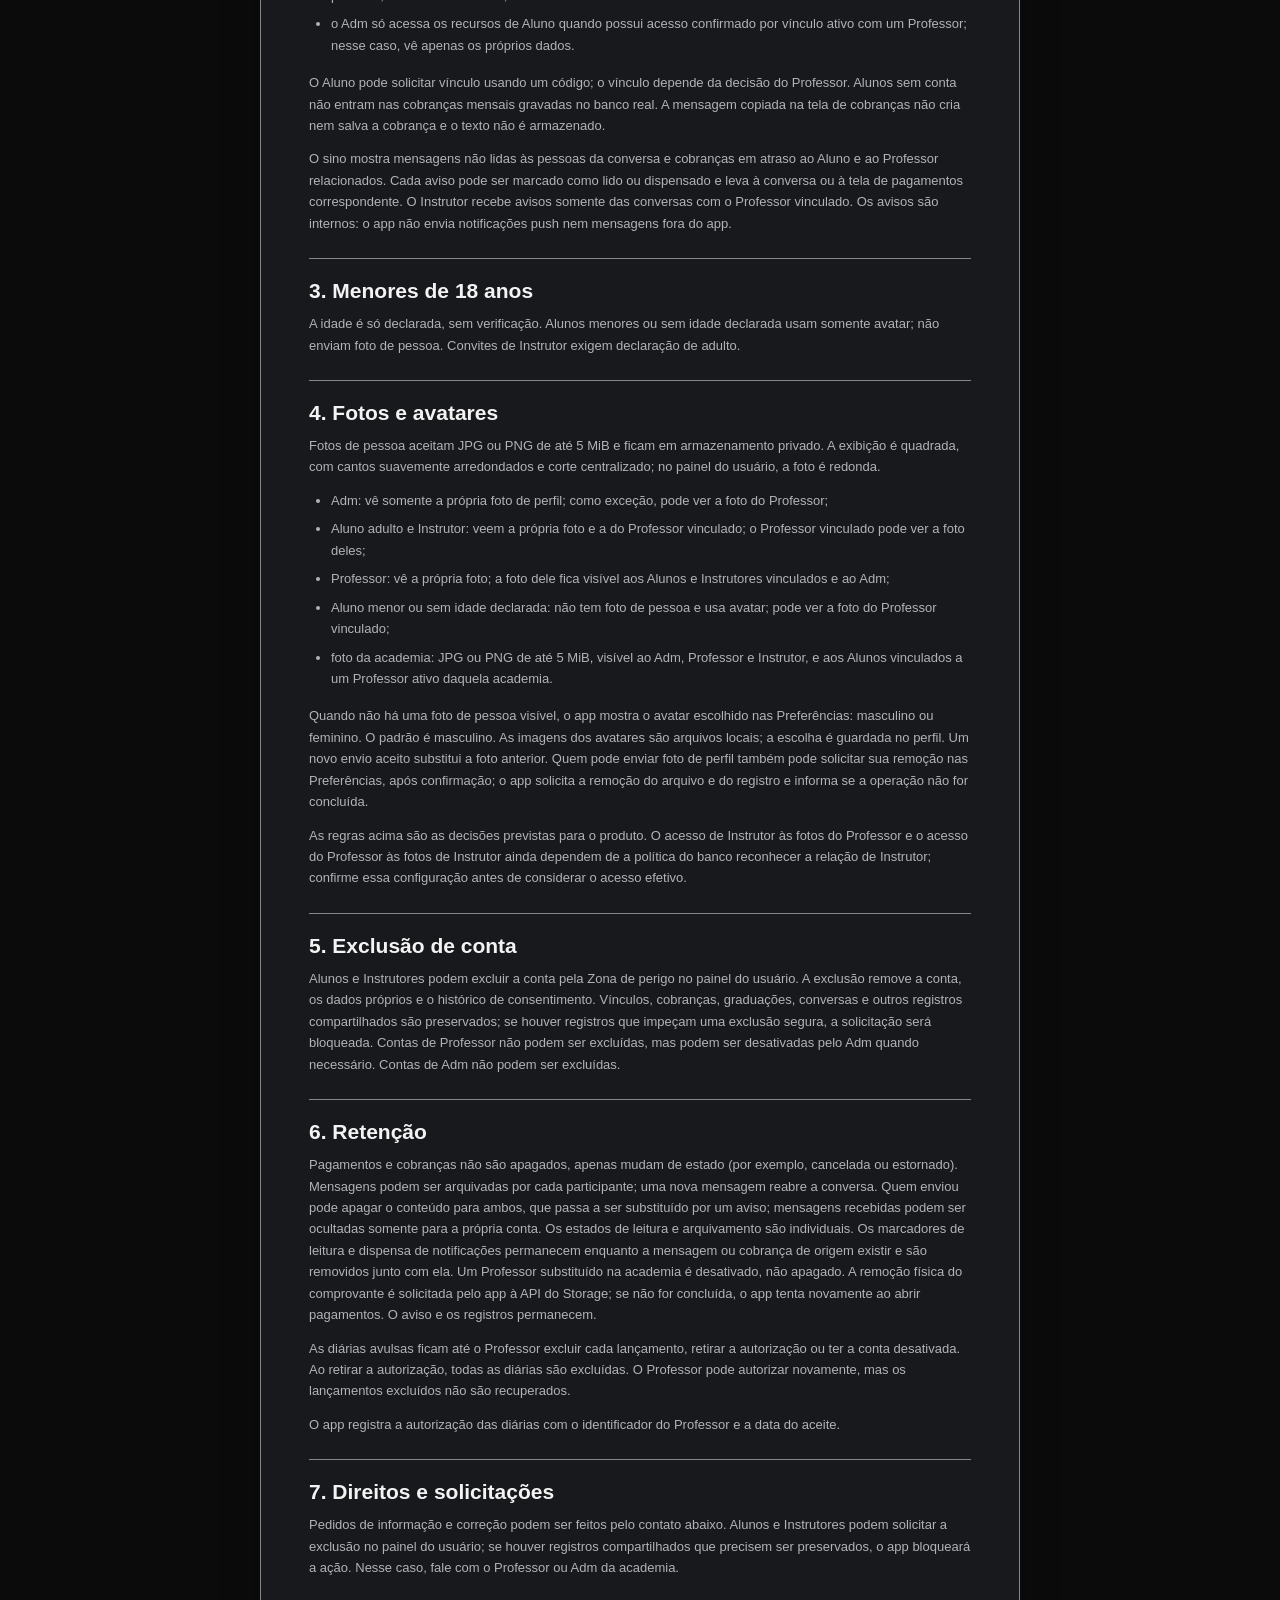
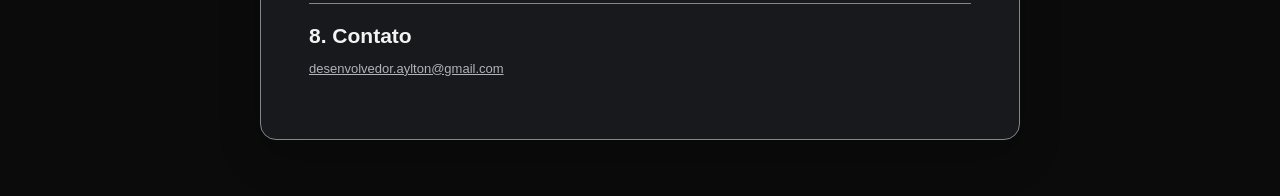
==== commit d4ae46ad: "Restringe acesso à academia e inclui telefone" ====
--- a/privacidade.html
+++ b/privacidade.html
@@ -32,18 +32,18 @@
           <ul>
             <li>e-mail da conta (login Google, ou e-mail e senha para Aluno e Instrutor);</li>
             <li>nome, papel, idade declarada (adulto ou menor de 18 anos) e vínculo com a academia;</li>
-            <li>nome da academia, grade semanal de aulas (dias e horários) e nome do Professor associado a cada aula; códigos e pedidos de vínculo, e vínculos entre Aluno e Professor;</li>
+            <li>nome e telefone institucional de contato da academia, grade semanal de aulas (dias e horários) e nome do Professor associado a cada aula; códigos e pedidos de vínculo, e vínculos entre Aluno e Professor;</li>
             <li>e-mail de Professor convidado e estado do convite; convites de Instrutor guardam o hash do token, datas e estado;</li>
             <li>nome e idade declarada de aluno sem conta;</li>
             <li>cobranças mensais: valor-base, vencimento, desconto, isenção (com motivo opcional de até 200 caracteres), estado e datas de envio;</li>
             <li>pagamentos: o Aluno registra aviso como Dinheiro ou Comprovante; o Professor pode lançar recebimento como Pix, Dinheiro, Transferência ou Outro. O app guarda valor, estado, referência e datas correspondentes;</li>
             <li>diárias avulsas, se autorizadas pelo Professor: valor, tipo de recebimento, data e identificação do Professor, sem identificação do visitante;</li>
             <li>fotos de perfil e da academia enviadas, além de metadados como formato, tamanho e data de atualização; escolha do avatar de perfil;</li>
-            <li>notas privadas, feedbacks, metas e mensagens trocadas conforme os papéis e vínculos;</li>
+            <li>notas privadas, feedbacks, metas e mensagens trocadas conforme os papéis e vínculos; cada participante também tem estados individuais de leitura e arquivamento, além de marcadores de leitura e dispensa de notificações;</li>
             <li>dados de graduação, avisos e conteúdos de treino compartilhados nas telas do app.</li>
           </ul>
           <p>No cadastro por e-mail e senha, o app coleta nome e e-mail. A senha é tratada pelo Supabase Auth e não é guardada pelo app.</p>
-          <p>A exportação baixa arquivos JSON ou CSV com dados já carregados e visíveis para a própria conta. Não é backup do servidor. Não pedimos data de nascimento, telefone nem WhatsApp. Pedimos que não escreva dados sensíveis no motivo da isenção.</p>
+          <p>A exportação baixa arquivos JSON ou CSV com dados já carregados e visíveis para a própria conta. Não é backup do servidor. O telefone cadastrado pelo Adm é o contato institucional da academia, não o telefone pessoal do Aluno. Não pedimos data de nascimento nem WhatsApp. Pedimos que não escreva dados sensíveis no motivo da isenção.</p>
           <p>O Aluno pode anexar opcionalmente ao aviso de pagamento um comprovante JPG, PNG ou PDF de até 10 MiB. Enquanto o arquivo está ativo e o pagamento aguarda decisão, ele fica acessível somente ao Aluno autor e ao Professor vinculado. Ao confirmar ou rejeitar, o app solicita a remoção do arquivo do Storage. Também tenta remover arquivos após 30 dias sem decisão; o aviso e os registros do pagamento permanecem.</p>
           <p>Ao escolher “Ler valor”, o Professor pode analisar o comprovante no próprio navegador e comparar o valor identificado com o aviso do Aluno e o saldo da cobrança. O arquivo não é enviado a serviços externos de OCR; o resultado fica apenas na tela durante a revisão, não é salvo e não confirma o pagamento automaticamente. O Professor confere o comprovante e o recebimento no próprio banco antes de decidir.</p>
         </section>
@@ -52,14 +52,14 @@
           <h2>2. Compartilhamento</h2>
           <p>O acesso depende do papel e dos vínculos:</p>
           <ul>
-            <li>todos os perfis autenticados podem consultar o nome das academias e as grades de aulas publicadas pelo Adm, com os dias, horários e nomes dos Professores;</li>
+            <li>Adm, Professor e Instrutor podem consultar as academias e suas grades; cada Aluno consulta somente a academia do Professor ativo ao qual está vinculado. O telefone institucional, quando cadastrado, fica disponível aos mesmos perfis autorizados daquela academia;</li>
             <li>o Professor vê os Alunos vinculados a ele, suas cobranças e seus pagamentos;</li>
-            <li>o Aluno vê apenas as cobranças que o Professor enviou a ele;</li>
+            <li>o Aluno vê as cobranças disponibilizadas pelo Professor, incluindo histórico não cancelado; regras ativas geram novas cobranças automaticamente;</li>
             <li>o Instrutor vê apenas os dados de alunos e conteúdos compartilhados com ele; não vê pagamentos, notas privadas, feedbacks ou metas;</li>
             <li>o Adm só acessa os recursos de Aluno quando possui acesso confirmado por vínculo ativo com um Professor; nesse caso, vê apenas os próprios dados.</li>
           </ul>
           <p>O Aluno pode solicitar vínculo usando um código; o vínculo depende da decisão do Professor. Alunos sem conta não entram nas cobranças mensais gravadas no banco real. A mensagem copiada na tela de cobranças não cria nem salva a cobrança e o texto não é armazenado.</p>
-          <p>O app só controla pagamentos: não processa dinheiro, não envia mensagens fora do app e não usa notificações push.</p>
+          <p>O sino mostra mensagens não lidas às pessoas da conversa e cobranças em atraso ao Aluno e ao Professor relacionados. Cada aviso pode ser marcado como lido ou dispensado e leva à conversa ou à tela de pagamentos correspondente. O Instrutor recebe avisos somente das conversas com o Professor vinculado. Os avisos são internos: o app não envia notificações push nem mensagens fora do app.</p>
         </section>
 
         <section class="privacy-draft-section">
@@ -75,7 +75,7 @@
             <li>Aluno adulto e Instrutor: veem a própria foto e a do Professor vinculado; o Professor vinculado pode ver a foto deles;</li>
             <li>Professor: vê a própria foto; a foto dele fica visível aos Alunos e Instrutores vinculados e ao Adm;</li>
             <li>Aluno menor ou sem idade declarada: não tem foto de pessoa e usa avatar; pode ver a foto do Professor vinculado;</li>
-            <li>foto da academia: JPG ou PNG de até 5 MiB, visível a todos os perfis autenticados.</li>
+            <li>foto da academia: JPG ou PNG de até 5 MiB, visível ao Adm, Professor e Instrutor, e aos Alunos vinculados a um Professor ativo daquela academia.</li>
           </ul>
           <p>Quando não há uma foto de pessoa visível, o app mostra o avatar escolhido nas Preferências: masculino ou feminino. O padrão é masculino. As imagens dos avatares são arquivos locais; a escolha é guardada no perfil. Um novo envio aceito substitui a foto anterior. Quem pode enviar foto de perfil também pode solicitar sua remoção nas Preferências, após confirmação; o app solicita a remoção do arquivo e do registro e informa se a operação não for concluída.</p>
           <p>As regras acima são as decisões previstas para o produto. O acesso de Instrutor às fotos do Professor e o acesso do Professor às fotos de Instrutor ainda dependem de a política do banco reconhecer a relação de Instrutor; confirme essa configuração antes de considerar o acesso efetivo.</p>
@@ -88,7 +88,7 @@
 
         <section class="privacy-draft-section">
           <h2>6. Retenção</h2>
-          <p>Pagamentos e cobranças não são apagados, apenas mudam de estado (por exemplo, cancelada ou estornado). Um Professor substituído na academia é desativado, não apagado. A remoção física do comprovante é solicitada pelo app à API do Storage; se não for concluída, o app tenta novamente ao abrir pagamentos. O aviso e os registros permanecem.</p>
+          <p>Pagamentos e cobranças não são apagados, apenas mudam de estado (por exemplo, cancelada ou estornado). Mensagens podem ser arquivadas por cada participante; uma nova mensagem reabre a conversa. Quem enviou pode apagar o conteúdo para ambos, que passa a ser substituído por um aviso; mensagens recebidas podem ser ocultadas somente para a própria conta. Os estados de leitura e arquivamento são individuais. Os marcadores de leitura e dispensa de notificações permanecem enquanto a mensagem ou cobrança de origem existir e são removidos junto com ela. Um Professor substituído na academia é desativado, não apagado. A remoção física do comprovante é solicitada pelo app à API do Storage; se não for concluída, o app tenta novamente ao abrir pagamentos. O aviso e os registros permanecem.</p>
           <p>As diárias avulsas ficam até o Professor excluir cada lançamento, retirar a autorização ou ter a conta desativada. Ao retirar a autorização, todas as diárias são excluídas. O Professor pode autorizar novamente, mas os lançamentos excluídos não são recuperados.</p>
           <p>O app registra a autorização das diárias com o identificador do Professor e a data do aceite.</p>
         </section>
--- a/css/app.css
+++ b/css/app.css
@@ -225,6 +225,26 @@
   color: currentColor;
 }
 
+.nav-item > .nav-unread-badge {
+  margin-left: auto;
+}
+
+.nav-unread-badge {
+  display: inline-flex;
+  min-width: 20px;
+  height: 20px;
+  align-items: center;
+  justify-content: center;
+  padding: 0 5px;
+  border: 1px solid var(--surface);
+  border-radius: 999px;
+  background: var(--alert);
+  color: var(--surface);
+  font-size: 11px;
+  font-weight: 800;
+  line-height: 1;
+}
+
 .nav-icon svg,
 .mobile-nav-icon svg,
 .user-panel-icon svg,
@@ -334,6 +354,47 @@
   justify-content: space-between;
   gap: 20px;
   border-bottom: 1px solid var(--line);
+}
+
+.header-actions {
+  display: flex;
+  min-width: 0;
+  align-items: center;
+  gap: 10px;
+}
+
+.notification-button {
+  position: relative;
+}
+
+.notification-button[hidden] {
+  display: none;
+}
+
+.notification-button svg {
+  width: 22px;
+  height: 22px;
+}
+
+.notification-badge {
+  position: absolute;
+  top: -5px;
+  right: -5px;
+  display: grid;
+  min-width: 20px;
+  height: 20px;
+  place-items: center;
+  padding: 0 5px;
+  border: 2px solid var(--surface);
+  border-radius: 999px;
+  background: var(--danger);
+  color: #fff;
+  font-size: 10px;
+  font-weight: 750;
+}
+
+.notification-badge[hidden] {
+  display: none;
 }
 
 .header-context {
@@ -1545,6 +1606,42 @@
   margin: 2px 0 0;
 }
 
+.plan-sharing-control {
+  display: flex;
+  align-items: flex-start;
+  gap: 10px;
+  padding: 12px;
+  border: 1px solid var(--line);
+  border-radius: 12px;
+  background: var(--surface-raised);
+}
+
+.plan-sharing-control > input {
+  flex: 0 0 auto;
+  margin: 3px 0 0;
+}
+
+.plan-sharing-control > span {
+  display: grid;
+  gap: 4px;
+  min-width: 0;
+}
+
+.plan-sharing-control small {
+  color: var(--muted);
+  line-height: 1.45;
+}
+
+.plan-theme-library {
+  display: grid;
+  gap: 12px;
+}
+
+.plan-theme-library > summary {
+  cursor: pointer;
+  font-weight: 600;
+}
+
 .real-list-controls {
   margin-bottom: 14px;
 }
@@ -2204,6 +2301,147 @@
 .privacy-dialog::backdrop {
   background: rgb(0 0 0 / 72%);
   backdrop-filter: blur(3px);
+}
+
+.notifications-dialog {
+  width: min(560px, calc(100vw - 32px));
+  max-height: min(82dvh, 720px);
+  margin: auto;
+  padding: clamp(18px, 4vw, 26px);
+  overflow: auto;
+  border: 1px solid var(--line);
+  border-radius: 18px;
+  background: var(--surface);
+  color: var(--text);
+  box-shadow: 0 28px 90px rgb(0 0 0 / 55%);
+}
+
+.notifications-dialog::backdrop {
+  background: rgb(0 0 0 / 72%);
+  backdrop-filter: blur(3px);
+}
+
+.notifications-heading {
+  display: flex;
+  align-items: flex-start;
+  justify-content: space-between;
+  gap: 16px;
+  margin-bottom: 18px;
+}
+
+.notifications-heading h2 {
+  margin: 7px 0 0;
+  font-family: Sora, Inter, "Segoe UI", sans-serif;
+  font-size: 21px;
+  letter-spacing: -.035em;
+}
+
+.notifications-heading p {
+  margin: 8px 0 0;
+  color: var(--muted);
+  font-size: 13px;
+  line-height: 1.5;
+}
+
+.notifications-list {
+  display: grid;
+  gap: 12px;
+}
+
+.notification-card {
+  display: grid;
+  gap: 10px;
+  padding: 14px;
+  border: 1px solid var(--line);
+  border-radius: 14px;
+  background: var(--surface-raised);
+}
+
+.notification-card[data-unread="true"] {
+  border-inline-start: 3px solid var(--accent-text);
+}
+
+.notification-card-heading {
+  display: flex;
+  align-items: center;
+  justify-content: space-between;
+  gap: 10px;
+}
+
+.notification-card-heading strong {
+  font-size: 14px;
+}
+
+.notification-open {
+  display: grid;
+  width: 100%;
+  min-height: 48px;
+  justify-items: start;
+  gap: 7px;
+  padding: 12px;
+  border: 1px solid var(--line);
+  border-radius: 12px;
+  background: var(--surface);
+  text-align: left;
+  white-space: normal;
+}
+
+.notification-open > strong {
+  font-size: 14px;
+}
+
+.notification-open .field-help {
+  margin: 0;
+}
+
+.notification-open [data-action-label] {
+  color: var(--accent-text);
+  font-weight: 700;
+}
+
+.notification-card-copy {
+  display: block;
+  margin: 0;
+  color: var(--muted);
+  font-size: 13px;
+  line-height: 1.5;
+  overflow-wrap: anywhere;
+}
+
+.notification-card-actions {
+  display: flex;
+  flex-wrap: wrap;
+  gap: 8px;
+}
+
+.notification-card-actions .button {
+  min-height: 44px;
+  flex: 1 1 125px;
+}
+
+.notification-card .login-action-error:not(:empty) {
+  margin: 0;
+}
+
+.notification-card .field-help:not(:empty) {
+  margin: 0;
+}
+
+.notifications-state {
+  padding: 18px;
+  border: 1px dashed var(--line);
+  border-radius: 14px;
+  color: var(--muted);
+  text-align: center;
+}
+
+.notifications-state p {
+  margin: 0;
+  line-height: 1.5;
+}
+
+.notifications-state .student-action-control {
+  margin-top: 14px;
 }
 
 .tutorial-dialog {
@@ -3451,7 +3689,36 @@
   gap: 10px;
 }
 
+.conversation-heading {
+  display: flex;
+  align-items: flex-start;
+  justify-content: space-between;
+  gap: 12px;
+  margin-bottom: 12px;
+}
+
+.conversation-heading h3 {
+  margin: 0 0 6px;
+}
+
+.conversation-heading > .student-action-control {
+  flex: 0 0 auto;
+}
+
+.chat-message {
+  display: flex;
+  min-width: 0;
+  align-items: flex-start;
+  gap: 8px;
+}
+
+.chat-message--out {
+  justify-content: flex-end;
+}
+
 .chat-bubble {
+  min-width: 0;
+  flex: 0 1 auto;
   max-width: 82%;
   padding: 10px 13px;
   border: 1px solid var(--line);
@@ -3477,6 +3744,31 @@
   justify-self: end;
   border-color: var(--line);
   background: var(--surface-soft);
+}
+
+.chat-bubble--deleted {
+  border-style: dashed;
+}
+
+.chat-message-options {
+  flex: 0 0 auto;
+  padding-top: 8px;
+  color: var(--muted);
+  font-size: 11px;
+}
+
+.chat-message-options summary {
+  cursor: pointer;
+  text-decoration: underline;
+  text-underline-offset: 3px;
+}
+
+.chat-message-options .student-action-control {
+  margin-top: 6px;
+}
+
+[data-feature-action="delete-message-everyone"] {
+  color: var(--alert);
 }
 
 .chat-form {
@@ -3955,6 +4247,7 @@
   }
 
   .mobile-navigation button {
+    position: relative;
     display: grid;
     min-width: 48px;
     min-height: 64px;
@@ -3972,9 +4265,16 @@
   }
 
   .mobile-nav-icon {
+    position: relative;
     display: block;
     width: 24px;
     height: 24px;
+  }
+
+  .mobile-nav-icon .nav-unread-badge {
+    position: absolute;
+    top: -7px;
+    right: -11px;
   }
 
   .mobile-nav-label {
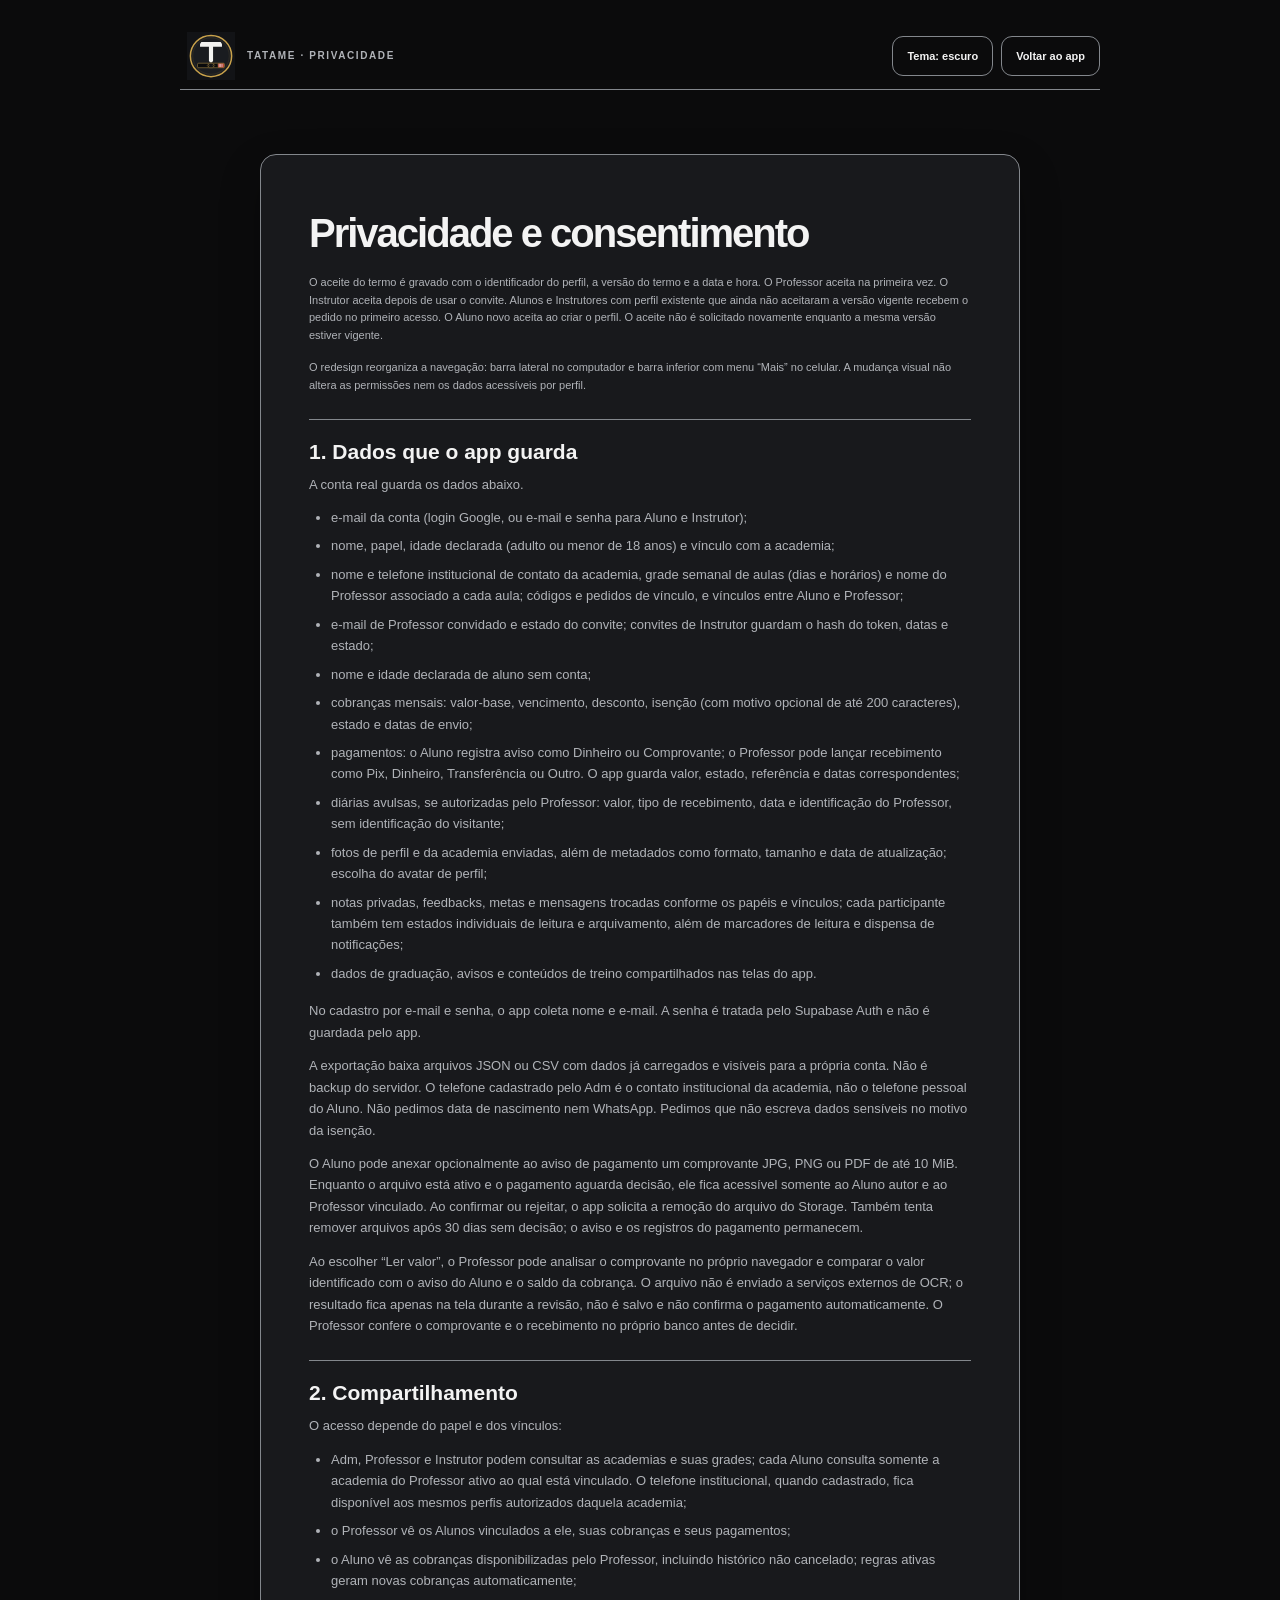
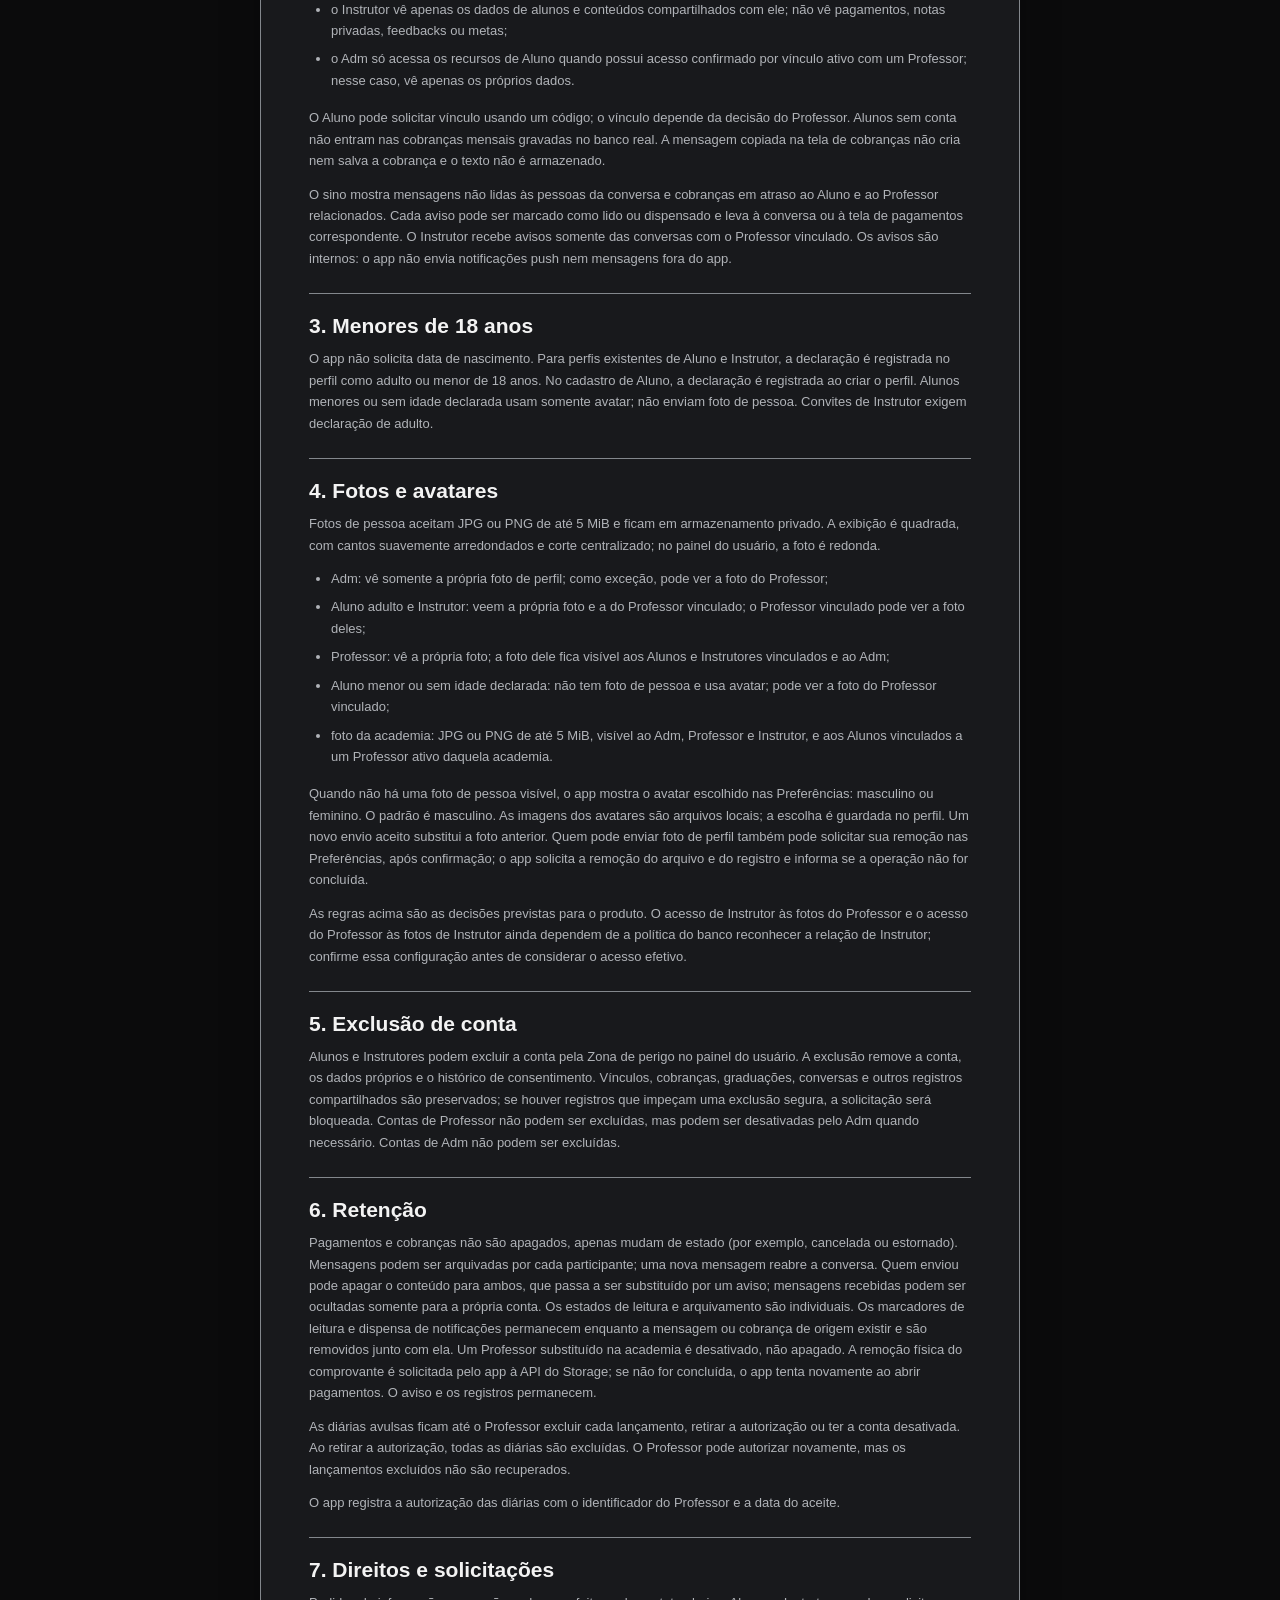
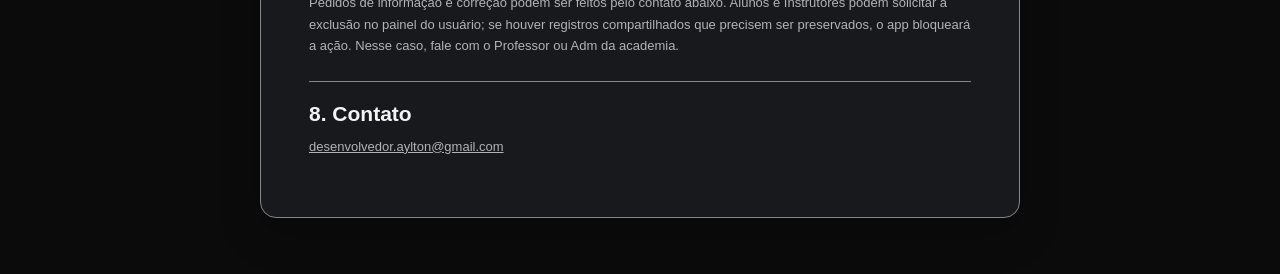
==== commit 31b113ac: "Corrige persistencia de idade e consentimento" ====
--- a/privacidade.html
+++ b/privacidade.html
@@ -23,7 +23,7 @@
     <article class="panel-card privacy-page-card">
       <h1>Privacidade e consentimento</h1>
       <div class="privacy-draft-content">
-        <p class="panel-copy">O aceite do termo é gravado com o identificador do perfil, a versão do termo e a data e hora. O Professor aceita na primeira vez. O Instrutor aceita depois de usar o convite. O Aluno novo aceita ao criar o perfil.</p>
+        <p class="panel-copy">O aceite do termo é gravado com o identificador do perfil, a versão do termo e a data e hora. O Professor aceita na primeira vez. O Instrutor aceita depois de usar o convite. Alunos e Instrutores com perfil existente que ainda não aceitaram a versão vigente recebem o pedido no primeiro acesso. O Aluno novo aceita ao criar o perfil. O aceite não é solicitado novamente enquanto a mesma versão estiver vigente.</p>
         <p class="panel-copy">O redesign reorganiza a navegação: barra lateral no computador e barra inferior com menu “Mais” no celular. A mudança visual não altera as permissões nem os dados acessíveis por perfil.</p>
 
         <section class="privacy-draft-section">
@@ -64,7 +64,7 @@
 
         <section class="privacy-draft-section">
           <h2>3. Menores de 18 anos</h2>
-          <p>A idade é só declarada, sem verificação. Alunos menores ou sem idade declarada usam somente avatar; não enviam foto de pessoa. Convites de Instrutor exigem declaração de adulto.</p>
+          <p>O app não solicita data de nascimento. Para perfis existentes de Aluno e Instrutor, a declaração é registrada no perfil como adulto ou menor de 18 anos. No cadastro de Aluno, a declaração é registrada ao criar o perfil. Alunos menores ou sem idade declarada usam somente avatar; não enviam foto de pessoa. Convites de Instrutor exigem declaração de adulto.</p>
         </section>
 
         <section class="privacy-draft-section">
--- a/css/app.css
+++ b/css/app.css
@@ -368,7 +368,7 @@
 }
 
 .notification-button[hidden] {
-  display: none;
+  display: none !important;
 }
 
 .notification-button svg {
@@ -3114,6 +3114,24 @@
   background: var(--surface-raised);
   font-size: 13px;
   line-height: 1.5;
+}
+
+.app-update-available:not([hidden]) {
+  display: flex;
+  align-items: flex-start;
+  gap: 8px;
+  margin: 12px 0 0;
+  padding: 10px 12px;
+  border: 1px solid var(--line);
+  border-radius: 10px;
+  background: var(--surface);
+  color: var(--text);
+}
+
+.app-update-available > span:first-child {
+  color: var(--accent-text);
+  font-size: 16px;
+  font-weight: 750;
 }
 
 .user-panel-action[hidden] {
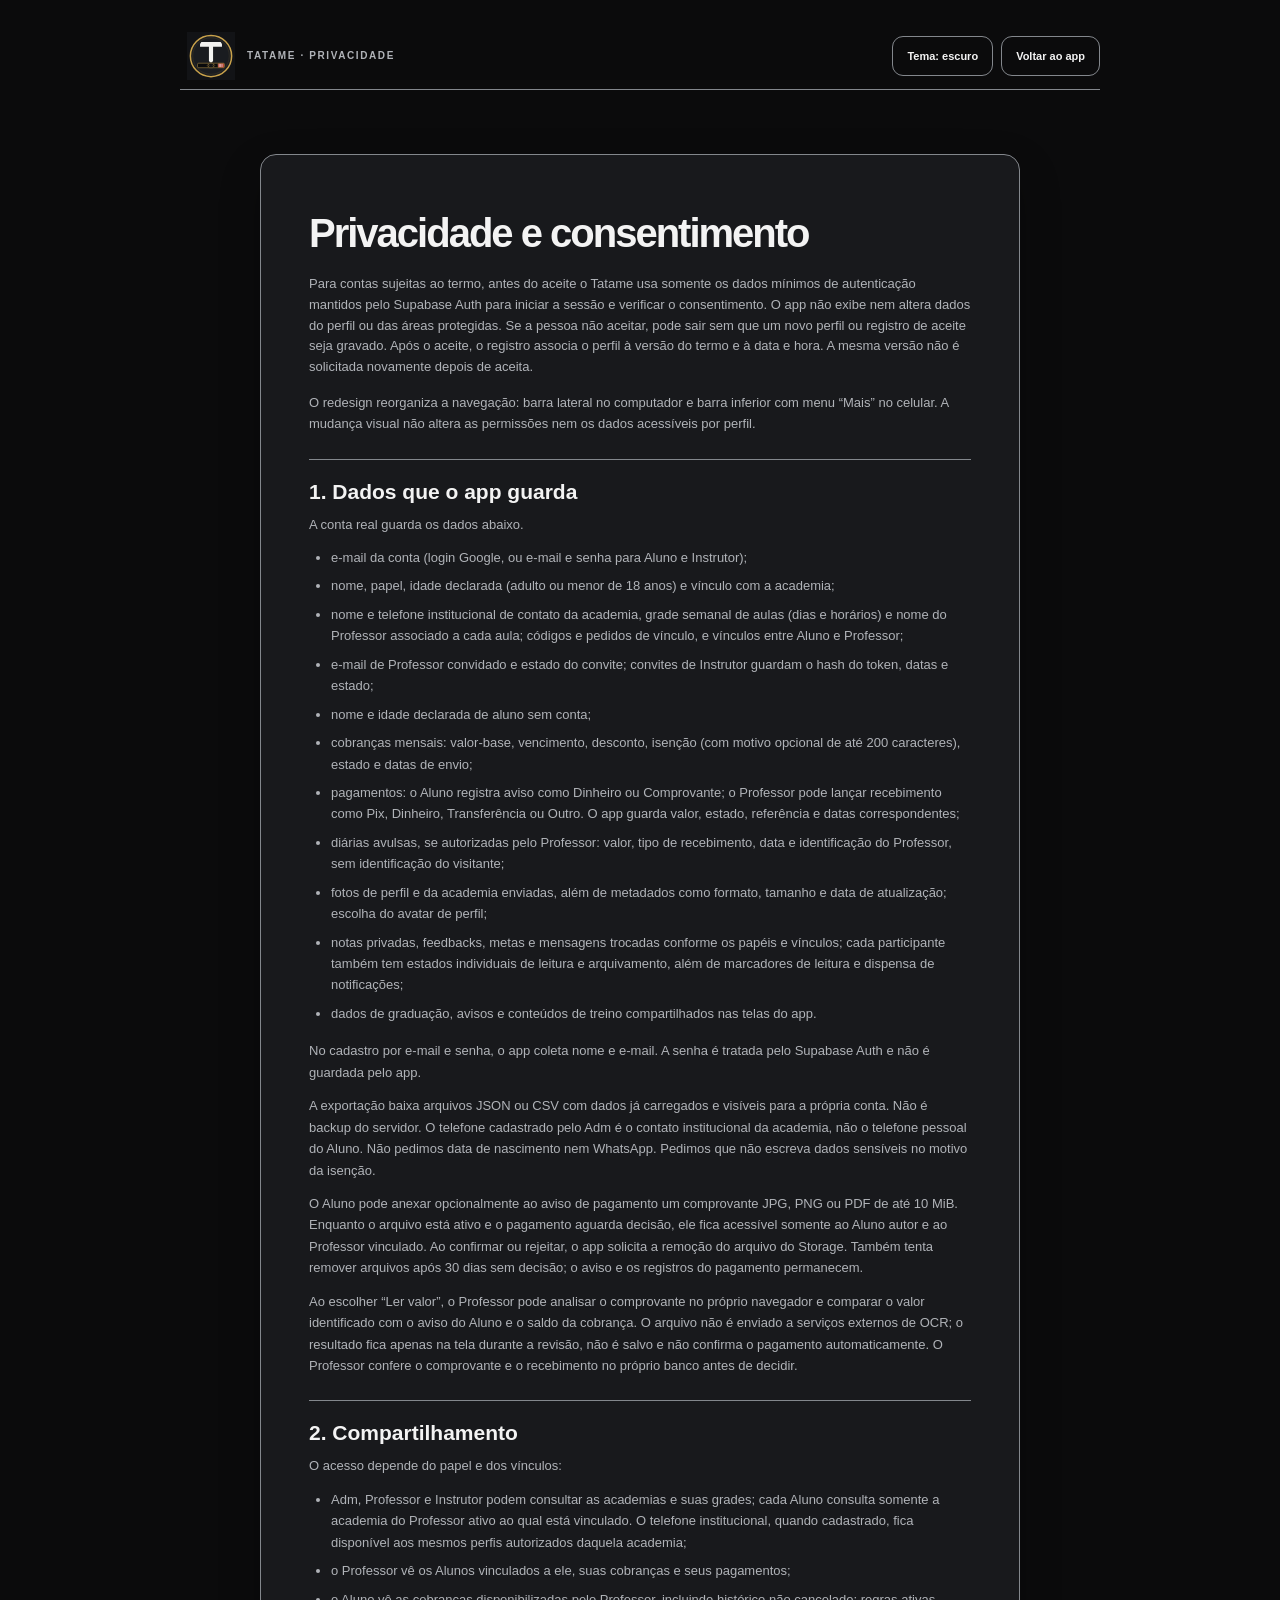
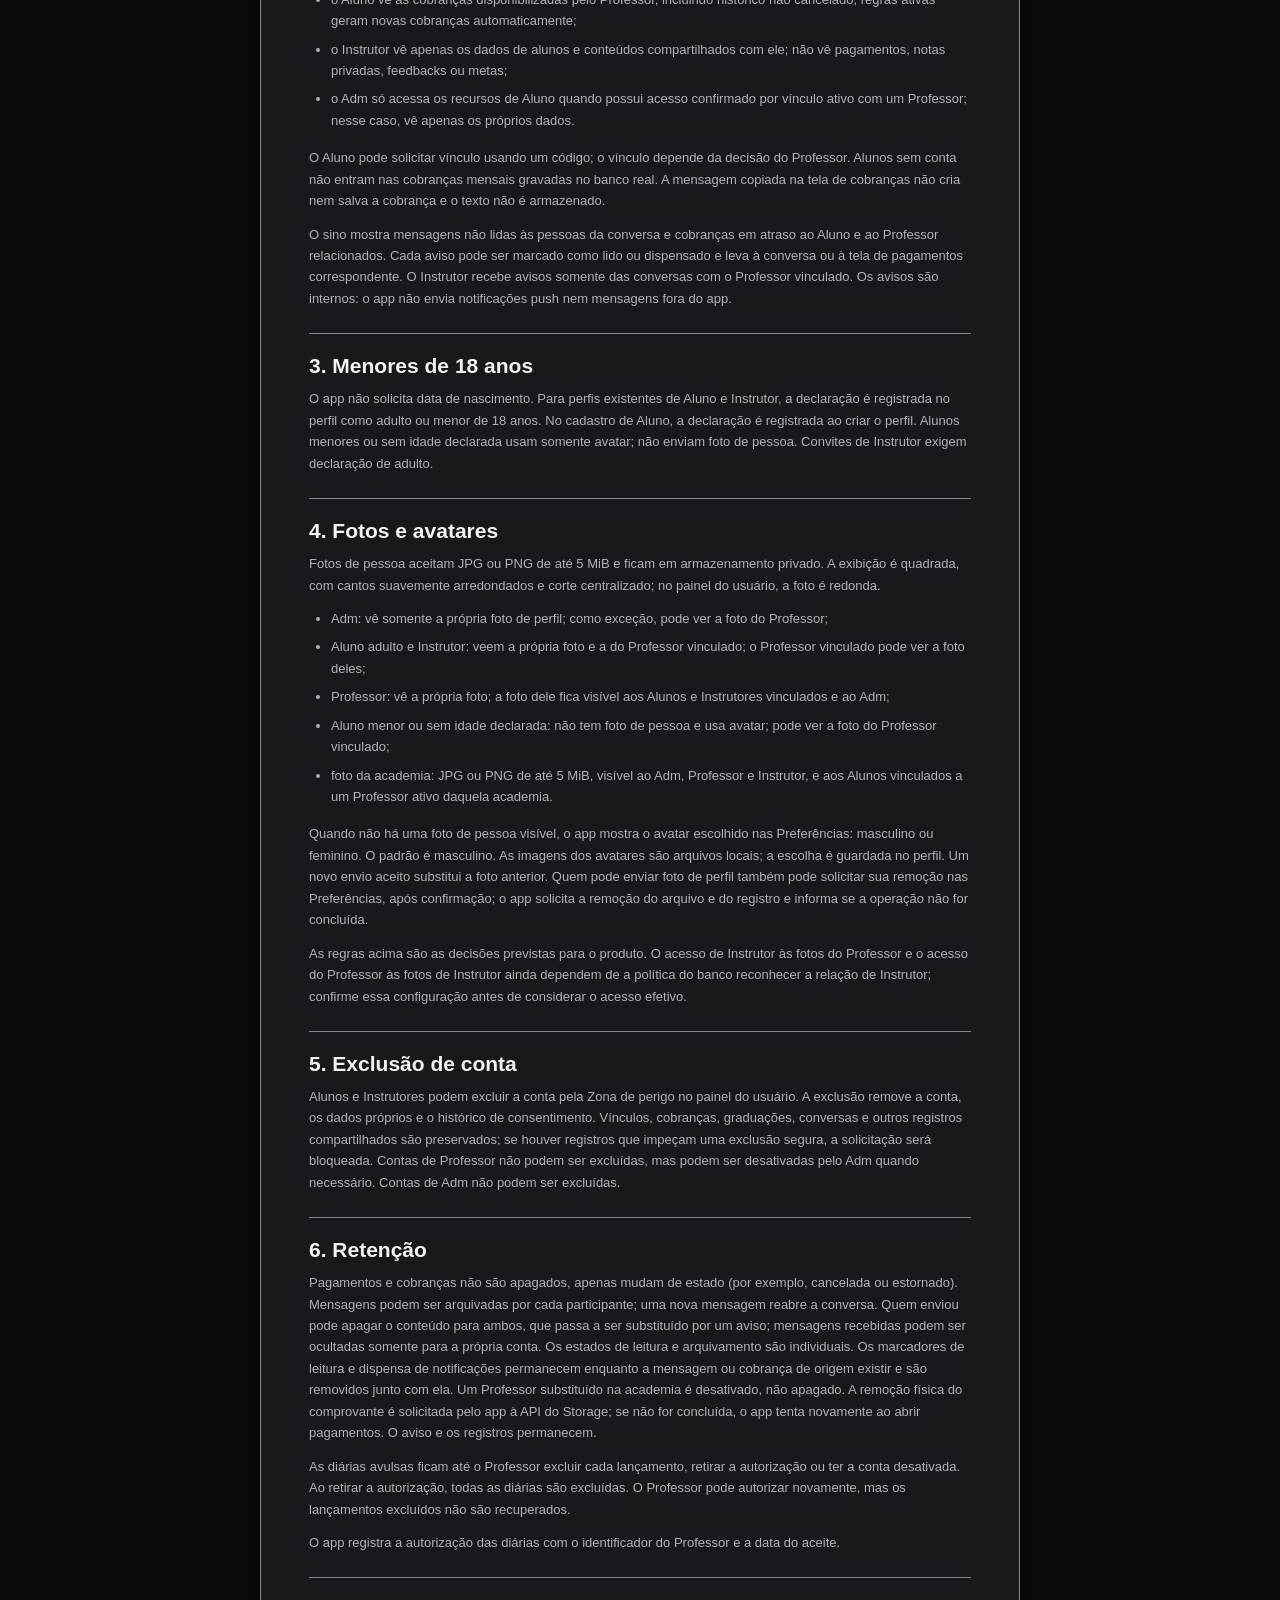
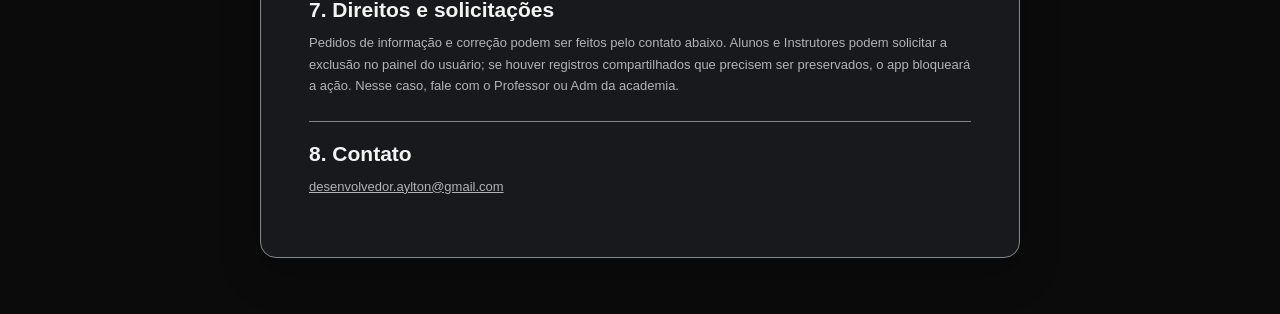
==== commit 89165a62: "Conclui fluxo de consentimento no primeiro acesso" ====
--- a/privacidade.html
+++ b/privacidade.html
@@ -23,7 +23,7 @@
     <article class="panel-card privacy-page-card">
       <h1>Privacidade e consentimento</h1>
       <div class="privacy-draft-content">
-        <p class="panel-copy">O aceite do termo é gravado com o identificador do perfil, a versão do termo e a data e hora. O Professor aceita na primeira vez. O Instrutor aceita depois de usar o convite. Alunos e Instrutores com perfil existente que ainda não aceitaram a versão vigente recebem o pedido no primeiro acesso. O Aluno novo aceita ao criar o perfil. O aceite não é solicitado novamente enquanto a mesma versão estiver vigente.</p>
+        <p class="panel-copy">Para contas sujeitas ao termo, antes do aceite o Tatame usa somente os dados mínimos de autenticação mantidos pelo Supabase Auth para iniciar a sessão e verificar o consentimento. O app não exibe nem altera dados do perfil ou das áreas protegidas. Se a pessoa não aceitar, pode sair sem que um novo perfil ou registro de aceite seja gravado. Após o aceite, o registro associa o perfil à versão do termo e à data e hora. A mesma versão não é solicitada novamente depois de aceita.</p>
         <p class="panel-copy">O redesign reorganiza a navegação: barra lateral no computador e barra inferior com menu “Mais” no celular. A mudança visual não altera as permissões nem os dados acessíveis por perfil.</p>
 
         <section class="privacy-draft-section">
--- a/css/app.css
+++ b/css/app.css
@@ -1,5 +1,7 @@
 :root {
   color-scheme: dark;
+  /* Inter carregada como fonte variável suporta font-weight intermediário (600-700).
+     Sem ela, o browser arredonda para 600 ou 700 — aceitável como fallback. */
   font-family: Inter, "Segoe UI", Tahoma, Geneva, Verdana, sans-serif;
   font-synthesis: none;
   text-rendering: optimizeLegibility;
@@ -22,6 +24,7 @@
   --blue: #a4c7f0;
   --green-text: var(--green);
   --amber-text: var(--amber);
+  --danger: #ff6975;
   --shadow: 0 16px 42px rgb(0 0 0 / 24%);
 }
 
@@ -421,7 +424,7 @@
 
 .eyebrow-divider {
   padding: 0 4px;
-  color: #555960;
+  color: var(--muted); /* era #555960 hardcoded — sem contraste suficiente no tema claro */
 }
 
 .profile-button {
@@ -444,7 +447,7 @@
   flex: 0 0 56px;
   overflow: hidden;
   place-items: center;
-  border: 1px solid var(--accent-text);
+  border: 1px solid var(--line); /* era --accent-text (dourado no dark): neutro é mais elegante */
   border-radius: 12px;
   background: var(--accent-soft);
   color: var(--accent-text);
@@ -476,7 +479,7 @@
 .profile-button-copy small {
   margin-top: 3px;
   color: var(--muted);
-  font-size: 10px;
+    font-size: 11px; /* elevado de 10px */
 }
 
 .chevron {
@@ -548,7 +551,7 @@
 }
 
 .screen-heading h2 {
-  margin: 7px 0 0;
+  margin: 0; /* era 7px 0 0 — espaçamento controlado pelo padding do .screen-content */
   font-size: clamp(28px, 3.3vw, 36px);
   font-weight: 700;
   letter-spacing: -.045em;
@@ -592,7 +595,7 @@
 .content-grid {
   display: grid;
   grid-template-columns: minmax(0, 1.35fr) minmax(250px, .85fr);
-  gap: 24px;
+  gap: clamp(16px, 2vw, 28px); /* era 24px fixo — gap responsivo dá mais respiro no desktop largo */
   align-items: start;
 }
 
@@ -757,7 +760,7 @@
 
 .metric-note {
   color: var(--muted);
-  font-size: 10px;
+  font-size: 11px; /* elevado de 10px: mínimo aceitável WCAG para texto informativo */
 }
 
 .metric-card--gold {
@@ -886,9 +889,9 @@
 }
 
 .button--small {
-  min-height: 32px;
+  min-height: 36px; /* elevado de 32px: alvo de toque mínimo recomendado */
   padding: 6px 10px;
-  font-size: 10px;
+  font-size: 11px; /* elevado de 10px */
 }
 
 .button[disabled] {
@@ -1266,7 +1269,7 @@
   font-size: 12px;
 }
 
-.person-copy small {
+    font-size: 11px; /* elevado de 10px */
   margin-top: 4px;
   color: var(--muted);
   font-size: 10px;
@@ -1275,6 +1278,7 @@
 .list-row {
   display: flex;
   min-width: 0;
+  min-height: 48px; /* alvo de toque mínimo para mobile */
   align-items: center;
   justify-content: space-between;
   gap: 12px;
@@ -1296,14 +1300,15 @@
 }
 
 .row-copy strong {
-  font-size: 12px;
+  font-size: 13px; /* elevado de 12px: nome do usuário é o dado principal da linha */
+  font-weight: 650;
   overflow-wrap: anywhere;
 }
 
 .row-copy small {
   margin-top: 4px;
   color: var(--muted);
-  font-size: 10px;
+  font-size: 11px; /* elevado de 10px */
   line-height: 1.45;
 }
 
@@ -1337,6 +1342,12 @@
   text-align: center;
 }
 
+.empty-state-icon {
+  display: block;
+  margin: 0 auto 10px;
+  opacity: .45;
+}
+
 .empty-state strong {
   display: block;
   margin-bottom: 6px;
@@ -1347,14 +1358,14 @@
 .empty-state p {
   max-width: 420px;
   margin: 0;
-  font-size: 11px;
+  font-size: 13px; /* elevado de 11px: texto de suporte deve ser legível */
   line-height: 1.55;
 }
 
 .panel-copy {
   margin: 0;
   color: var(--muted);
-  font-size: 11px;
+  font-size: 13px; /* elevado de 11px: textos descritivos longos requerem legibilidade */
   line-height: 1.6;
 }
 
@@ -1407,7 +1418,7 @@
 
 .student-entry-note {
   color: var(--muted);
-  font-size: 10px;
+  font-size: 11px; /* elevado de 10px: legenda de aluno precisa ser legível */
 }
 
 .step-number {
@@ -1470,7 +1481,7 @@
 .invite-preview p {
   margin: 0;
   color: var(--muted);
-  font-size: 10px;
+    font-size: 11px; /* elevado de 10px */
   line-height: 1.55;
 }
 
@@ -1699,7 +1710,17 @@
   border-radius: 10px;
   background: var(--surface);
   color: var(--text);
-  font-size: 11px;
+  font-size: 13px; /* elevado de 11px: melhor legibilidade desktop e menor gap até 16px mobile */
+  transition: border-color .16s ease;
+}
+
+.field input:focus-visible,
+.field select:focus-visible,
+.field textarea:focus-visible,
+.search-input:focus-visible {
+  border-color: var(--accent);
+  box-shadow: 0 0 0 3px color-mix(in srgb, var(--accent) 18%, transparent);
+  outline: none; /* substituído pelo box-shadow + border */
 }
 
 .field input[type="file"] {
@@ -3923,7 +3944,7 @@
 .payment-proof {
   margin: 0 0 10px;
   color: var(--muted);
-  font-size: 10px;
+    font-size: 11px; /* elevado de 10px */
 }
 
 .payment-history-entry {
@@ -3955,7 +3976,7 @@
 .role-change-row small {
   margin-top: 4px;
   color: var(--muted);
-  font-size: 10px;
+    font-size: 11px; /* elevado de 10px */
   line-height: 1.4;
 }
 
@@ -4013,7 +4034,7 @@
 
 .loading-note {
   color: var(--muted);
-  font-size: 12px;
+  font-size: 13px; /* alinhado ao sistema: era 12px, inconsistente */
 }
 
 body[data-theme="light"] {
@@ -4036,6 +4057,7 @@
   --amber-text: var(--amber);
   --brand-red: #b63a32;
   --alert: #b51c2d;
+  --danger: #b51c2d; /* override necessário: dark mode usa #ff6975 sem contraste suficiente no fundo claro */
   --blue: #005e9a;
   --shadow: 0 12px 32px rgb(20 30 40 / 8%);
   background: var(--bg);
@@ -4261,7 +4283,7 @@
   }
 
   .toast-region {
-    bottom: calc(var(--mobile-navigation-height, calc(84px + env(safe-area-inset-bottom, 0px))) + 12px);
+    bottom: calc(var(--mobile-navigation-height, calc(84px + env(safe-area-inset-bottom, 0px))) + 20px); /* +8px extra: evita sobreposição com a borda da nav */
   }
 
   .mobile-navigation button {
@@ -4317,6 +4339,11 @@
     box-shadow: inset 0 3px var(--accent-text);
   }
 
+  .mobile-navigation button:not([aria-current="page"]):hover {
+    background: var(--surface-raised);
+    color: var(--text);
+  }
+
   input,
   select,
   textarea,
@@ -4594,6 +4621,29 @@
   .app-main {
     padding-right: max(12px, env(safe-area-inset-right));
     padding-left: max(12px, env(safe-area-inset-left));
+  }
+
+  .conversation-heading {
+    flex-wrap: wrap;
+  }
+
+  .conversation-heading > div {
+    min-width: 0;
+  }
+
+  .conversation-heading > .student-action-control {
+    flex: 1 1 100%;
+    align-items: flex-start;
+    margin-block-start: 0;
+  }
+
+  .chat-bubble {
+    max-width: calc(100% - 58px);
+  }
+
+  .chat-message-options {
+    max-width: 50px;
+    overflow-wrap: anywhere;
   }
 
   .panel-card {
@@ -4649,3 +4699,26 @@
     display: none !important;
   }
 }
+
+/* ── Utilitários ─────────────────────────────────────────────── */
+
+.mt-12 {
+  margin-top: 12px;
+}
+
+.mt-15 {
+  margin-top: 15px;
+}
+
+.mt-16 {
+  margin-top: 16px;
+}
+
+.auth-panel-centered {
+  max-width: 620px;
+  margin: 0 auto;
+}
+
+.w-full {
+  width: 100%;
+}
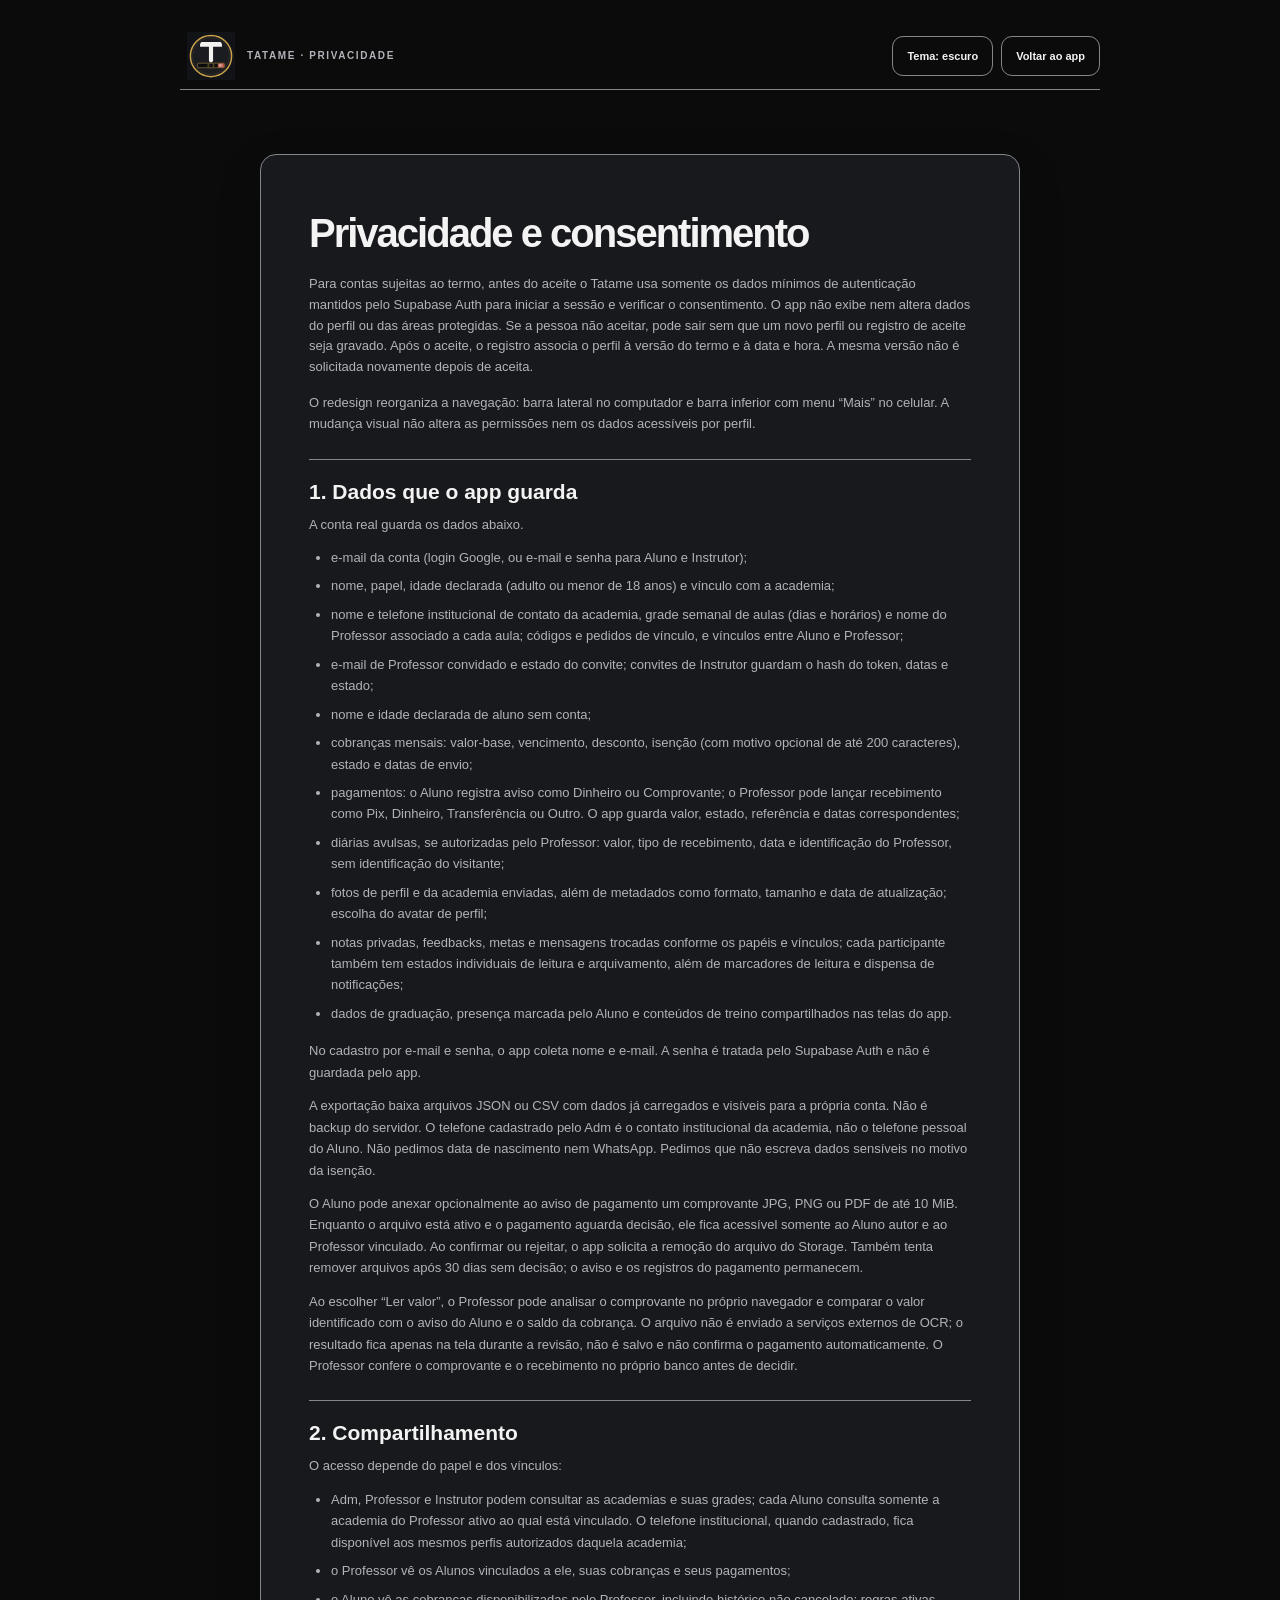
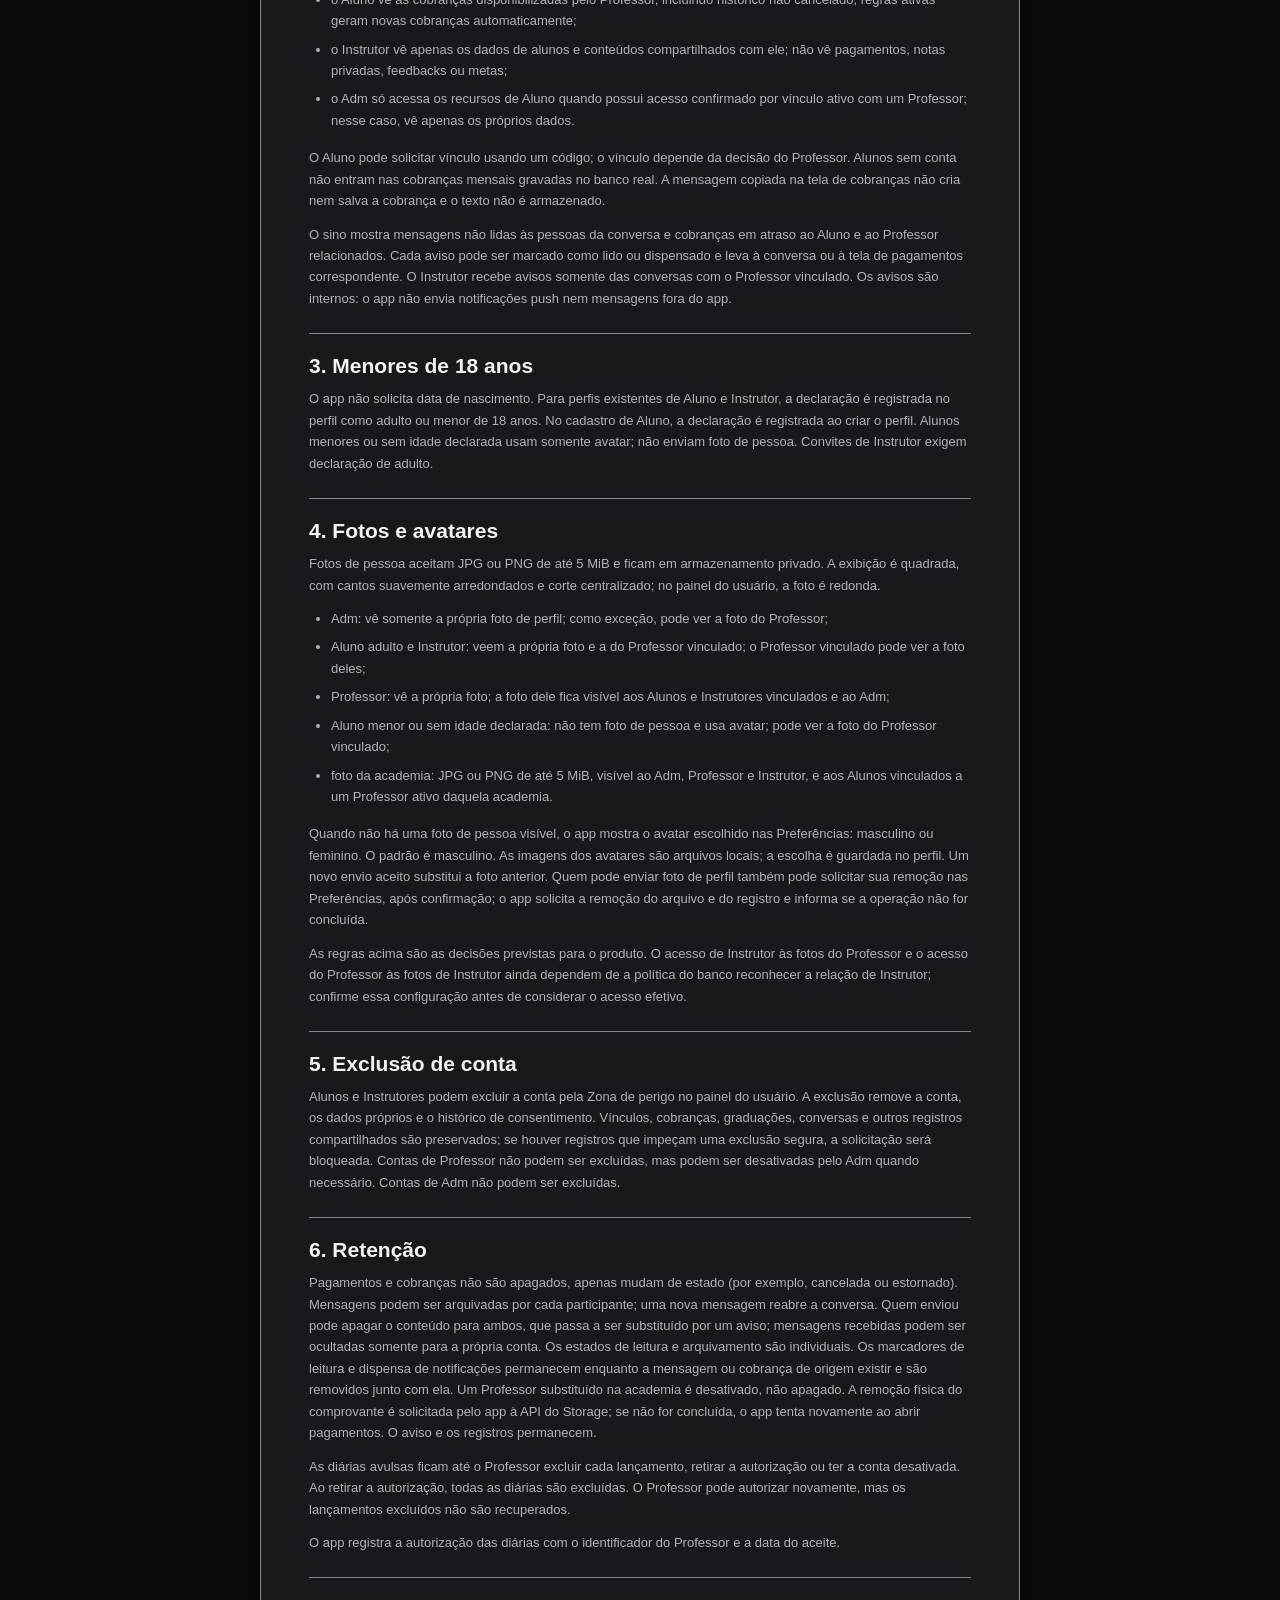
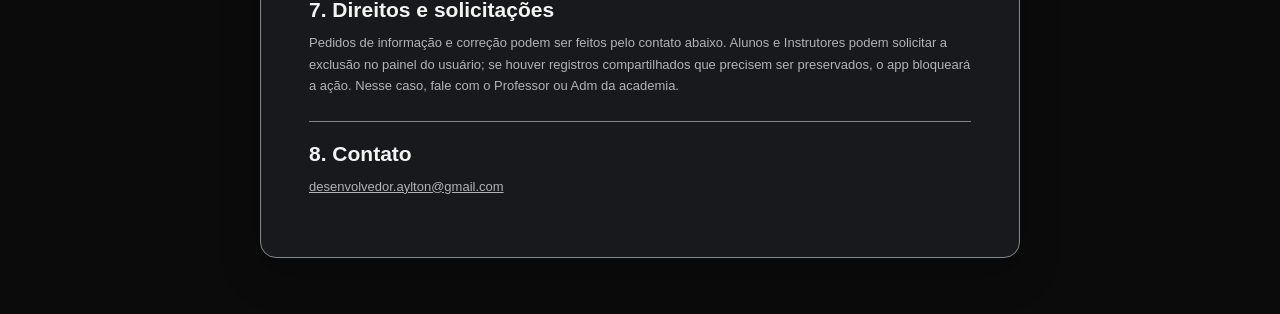
==== commit 428c4704: "feat: adicionar presença e desvínculo Co-authored-by: Copilot <223556219+Copilot@users.noreply.githu" ====
--- a/privacidade.html
+++ b/privacidade.html
@@ -40,7 +40,7 @@
             <li>diárias avulsas, se autorizadas pelo Professor: valor, tipo de recebimento, data e identificação do Professor, sem identificação do visitante;</li>
             <li>fotos de perfil e da academia enviadas, além de metadados como formato, tamanho e data de atualização; escolha do avatar de perfil;</li>
             <li>notas privadas, feedbacks, metas e mensagens trocadas conforme os papéis e vínculos; cada participante também tem estados individuais de leitura e arquivamento, além de marcadores de leitura e dispensa de notificações;</li>
-            <li>dados de graduação, avisos e conteúdos de treino compartilhados nas telas do app.</li>
+            <li>dados de graduação, presença marcada pelo Aluno e conteúdos de treino compartilhados nas telas do app.</li>
           </ul>
           <p>No cadastro por e-mail e senha, o app coleta nome e e-mail. A senha é tratada pelo Supabase Auth e não é guardada pelo app.</p>
           <p>A exportação baixa arquivos JSON ou CSV com dados já carregados e visíveis para a própria conta. Não é backup do servidor. O telefone cadastrado pelo Adm é o contato institucional da academia, não o telefone pessoal do Aluno. Não pedimos data de nascimento nem WhatsApp. Pedimos que não escreva dados sensíveis no motivo da isenção.</p>
